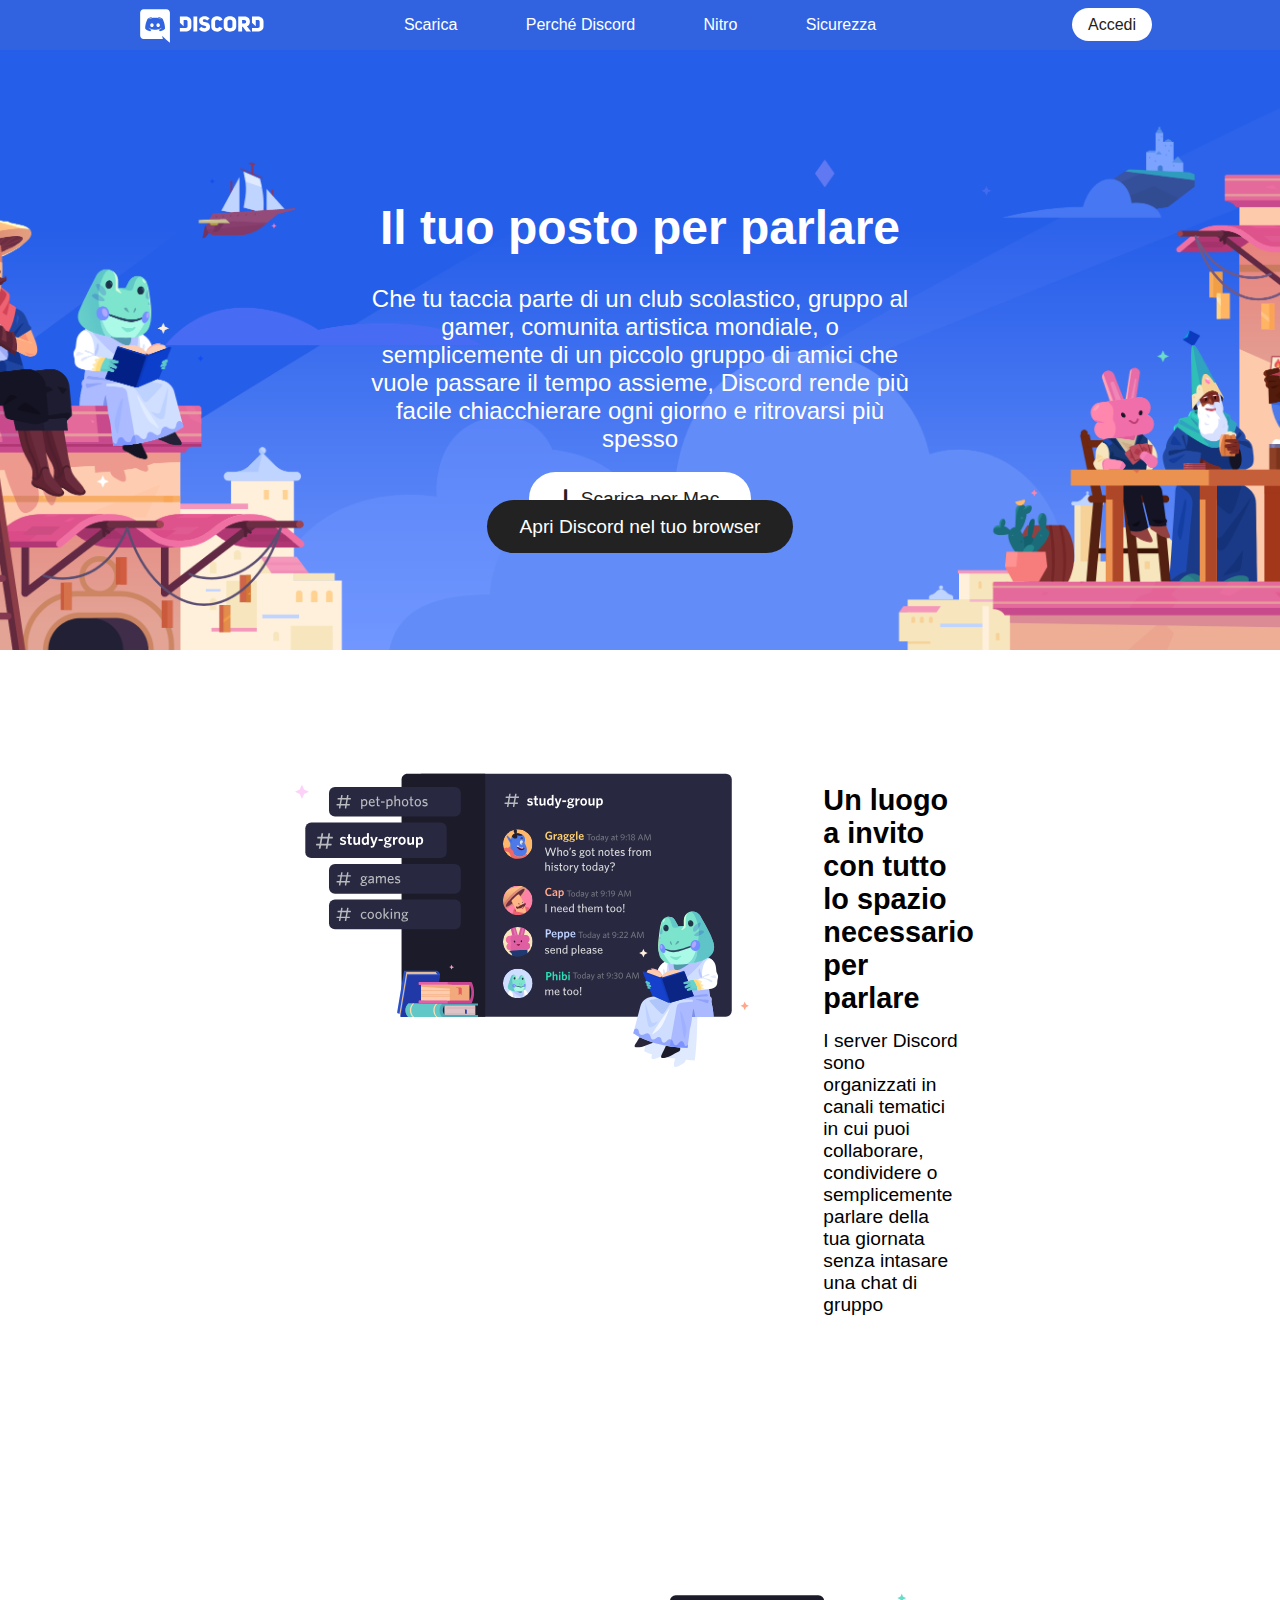
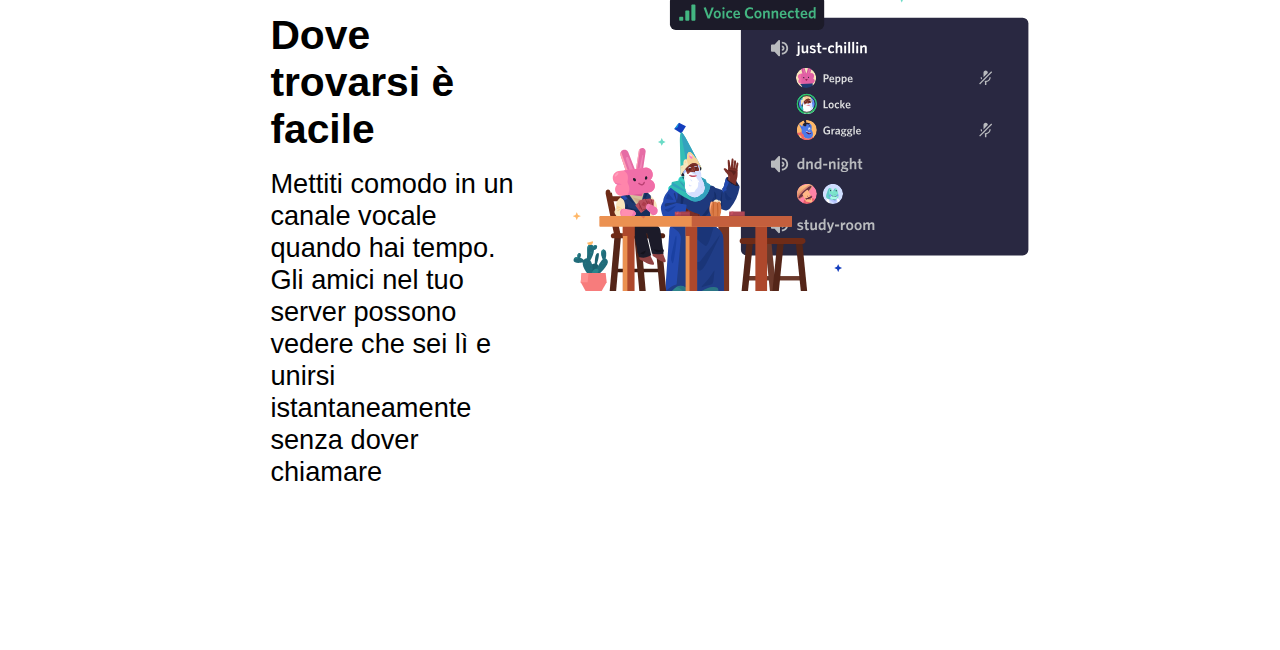
==== index.html @ a7920821 "Seconda section banner" ====
<!DOCTYPE html>
<html lang="en">
<head>
    <link rel="stylesheet" href="https://cdnjs.cloudflare.com/ajax/libs/font-awesome/5.15.4/css/all.min.css">
    <link rel="stylesheet" href="css/style.css">
    <meta charset="UTF-8">
    <meta http-equiv="X-UA-Compatible" content="IE=edge">
    <meta name="viewport" content="width=device-width, initial-scale=1.0">
    <title>Htmlcss-discord</title>
</head>
<body>

    <!-- inizio header  -->
    <header>

        <div class="container">
            <div class="header__row">
                <div class="logo">
                    <a href="#" ><img src="img/logo.svg" alt="discord logo"></a>
                </div>
                
                <nav>
                    <ul>
                        <li>
                            <a href="#">Scarica</a>
                        </li>
                        <li>
                            <a href="#">Perché Discord</a>
                        </li>
                        <li>
                            <a href="#">Nitro</a>
                        </li>
                        <li>
                            <a href="#">Sicurezza</a>
                        </li>
                        <li>
                            <a href="#">Assistenza</a>
                        </li>
                    </ul>
                </nav>

                <div class="btn">
                    <a href="#">Accedi</a>
                </div>
            </div>
            
        </div>

    </header>
    <!-- fine header  -->

    <!-- inizio section  -->
    <section id="jumbotron">        
            
        <div class="jumbotron__content">
            <h1>Il tuo posto per parlare</h1>
            <p>Che tu taccia parte di un club scolastico,
            gruppo al gamer, comunita artistica mondiale, o semplicemente di un piccolo gruppo di amici che vuole passare il tempo assieme, Discord rende più facile chiacchierare ogni giorno e ritrovarsi più spesso</p>
            <div class="btn--big"><a href="#"> <i class="fas fa-long-arrow-alt-down"></i>Scarica per Mac</a> </div>
            <div class="btn--big btn--black"><a href="#">Apri Discord nel tuo browser</a></div>
        </div>
                    
    </section>
    <!-- fine section  -->

    <!-- inizio main  -->
    <main>

        <!-- inizio primo banner -->
        <section class="banner">

            <!-- prima container all'80% con max width, poi div di servizio center per centrare il contenuto  -->
            <div class="banner__container">
                
                <div class="banner__center">
                    
                    <div class="banner__img">
                        <img src="img/item1.svg" alt="itemfirst">
                    </div> 
                    <div class="banner__text">
                        <h2>Un luogo a invito con tutto lo spazio necessario per parlare</h2>
                        <p>I server Discord sono organizzati in canali tematici in cui puoi collaborare, condividere o semplicemente parlare della tua giornata senza intasare una chat di gruppo</p>
                    </div>

                </div>
               
            </div>

        </section>
        <!-- fine primo banner  -->

        <section class="banner">
        
            <!-- prima container all'80% con max width, poi div di servizio center per centrare il contenuto  -->
            <div class="banner__container">
        
                <div class="banner__center banner--big">
        
                    
                    <div class="banner__text text--big">
                        <h2>Dove trovarsi è facile</h2>
                        <p>Mettiti comodo in un canale vocale quando hai tempo. Gli amici nel tuo server possono vedere che sei lì e unirsi istantaneamente senza dover chiamare</p>
                    </div>
                    <div class="banner__img img--big">
                        <img src="img/item2.svg" alt="itemsecond">
                    </div>
                </div>
        
            </div>
        
        </section>


    </main>
    <!-- fine main  -->

    <!-- inizio footer  -->
    <footer>

    </footer>
    <!-- fine footer  -->


</body>
</html>
---- css/style.css ----
*{
    box-sizing: border-box;
    margin:0;
    padding: 0;
    font-family: Arial, Helvetica, sans-serif;
}

/* generali  */

.container{    
    width: 80%;
    margin: auto;
    max-width: 1180px;
}

.fas.fa-long-arrow-alt-down{
    margin-right: 10px;
}

/* hover  */
nav ul li a:hover{
    text-decoration: underline;
}

.btn a:hover, .btn--big a:hover{
    text-decoration: underline;
    box-shadow: 3px 3px 6px #222;
}

.btn--big.btn--black a:hover{
    text-decoration: underline;
    box-shadow: 3px 3px 6px #fff;
}

/* header  */
header {
    background-color: #3163E0;
    z-index: 999;
    
}

header .header__row{
    height: 50px;
    width: 100%;
    background-color: #3163E0;
}

header .header__row::after{
    display: table;
    content:"";
    clear: both;
}

header .header__row .logo{
    width: 20%;
    height: 100%;
    float: left;
    line-height: 50px;
}

header .header__row .logo a{
    display: inline-block;
    padding: 0px 12px;
    /* regole per aumentare area cliccabile  */
}

header .header__row .logo img{
    vertical-align: middle;
}

header .header__row nav {
    width: 60%;
    height: 100%;
    line-height: 50px;
    text-align: center;
    float: left;
}

header .header__row .btn{
    width: 20%;
    height: 100%;
    line-height: 50px;
    text-align: right;
    float: right;
}

nav ul li{
    display: inline-block;
    list-style-type: none;
}

nav ul li a{
    display: inline-block;
    padding: 0px 12px;
    /* aumenta area cliccabile  */
    text-decoration: none;
    margin: 0px 20px;
    color: #fff;
}

header .header__row .btn a{
    background-color: #fff;
    border-radius: 40px;
    display: inline;
    padding: 8px 16px;
    text-decoration: none;
    color: #222;
}
    


/* section jumbotron */
#jumbotron {
    min-height: 600px;
    background-image: url(../img/jumbo.png);
    background-size: cover;
    background-position: center;
    position: relative;
}

#jumbotron .jumbotron__content{
    max-width: 800px;
    height: 50%;
    text-align: center;
    padding: 0px 40px;
    font-size: 1.5em;
    position: absolute;
    top: 50%;
    left: 50%;
    transform: translate(-50%, -50%);
    color: #fff;
}

#jumbotron .jumbotron__content h1, #jumbotron .jumbotron__content p {
    margin-bottom: 30px;
}

#jumbotron .jumbotron__content .btn--big{
    display: inline-block;
    margin:0px 20px;
}

.btn--big a{
    background-color: #fff;
    color: #222 ;
    border-radius: 40px;
    display: inline;
    padding: 16px 32px;
    font-size: 1.2rem;
    text-decoration: none;
}

.btn--big.btn--black a{
    background-color: #222;
    color: #fff;
}

/* main  */

/* banner generale  */
.banner{
    min-height: 800px;    
}

.banner__container{
    width: 80%;
    max-width: 1500px;
    margin: 0px auto;
    height:100%;
    min-height: 800px;  
    position: relative;
}

    /* centratura banner  */
.banner__center{
    width: 70%;
    position: absolute;
    top: 50%;
    left: 50%;
    transform: translate(-50%, -50%);
}
    /* contenuti center float & style  */
.banner__center::after{
    content: "";
    display: table;
    clear: both;
}
    
.banner__center .banner__img{
    width: 70%;
    float: left;
}

.banner__center .banner__img img{
    width: 100%;
    object-fit: cover;
}

.banner__center .banner__text{
    width: 30%;
    float: left;
    padding: 40px;
    font-size: 1.2em;
}

.banner__center .banner__text h2{
    margin-bottom: 15px;
}

.banner__center.banner--big{
    width: 80%;
}

.banner__text.text--big{
    width: 40%;
    font-size: 1.7em;
}

.banner__img.img--big{
    width: 60%;
}
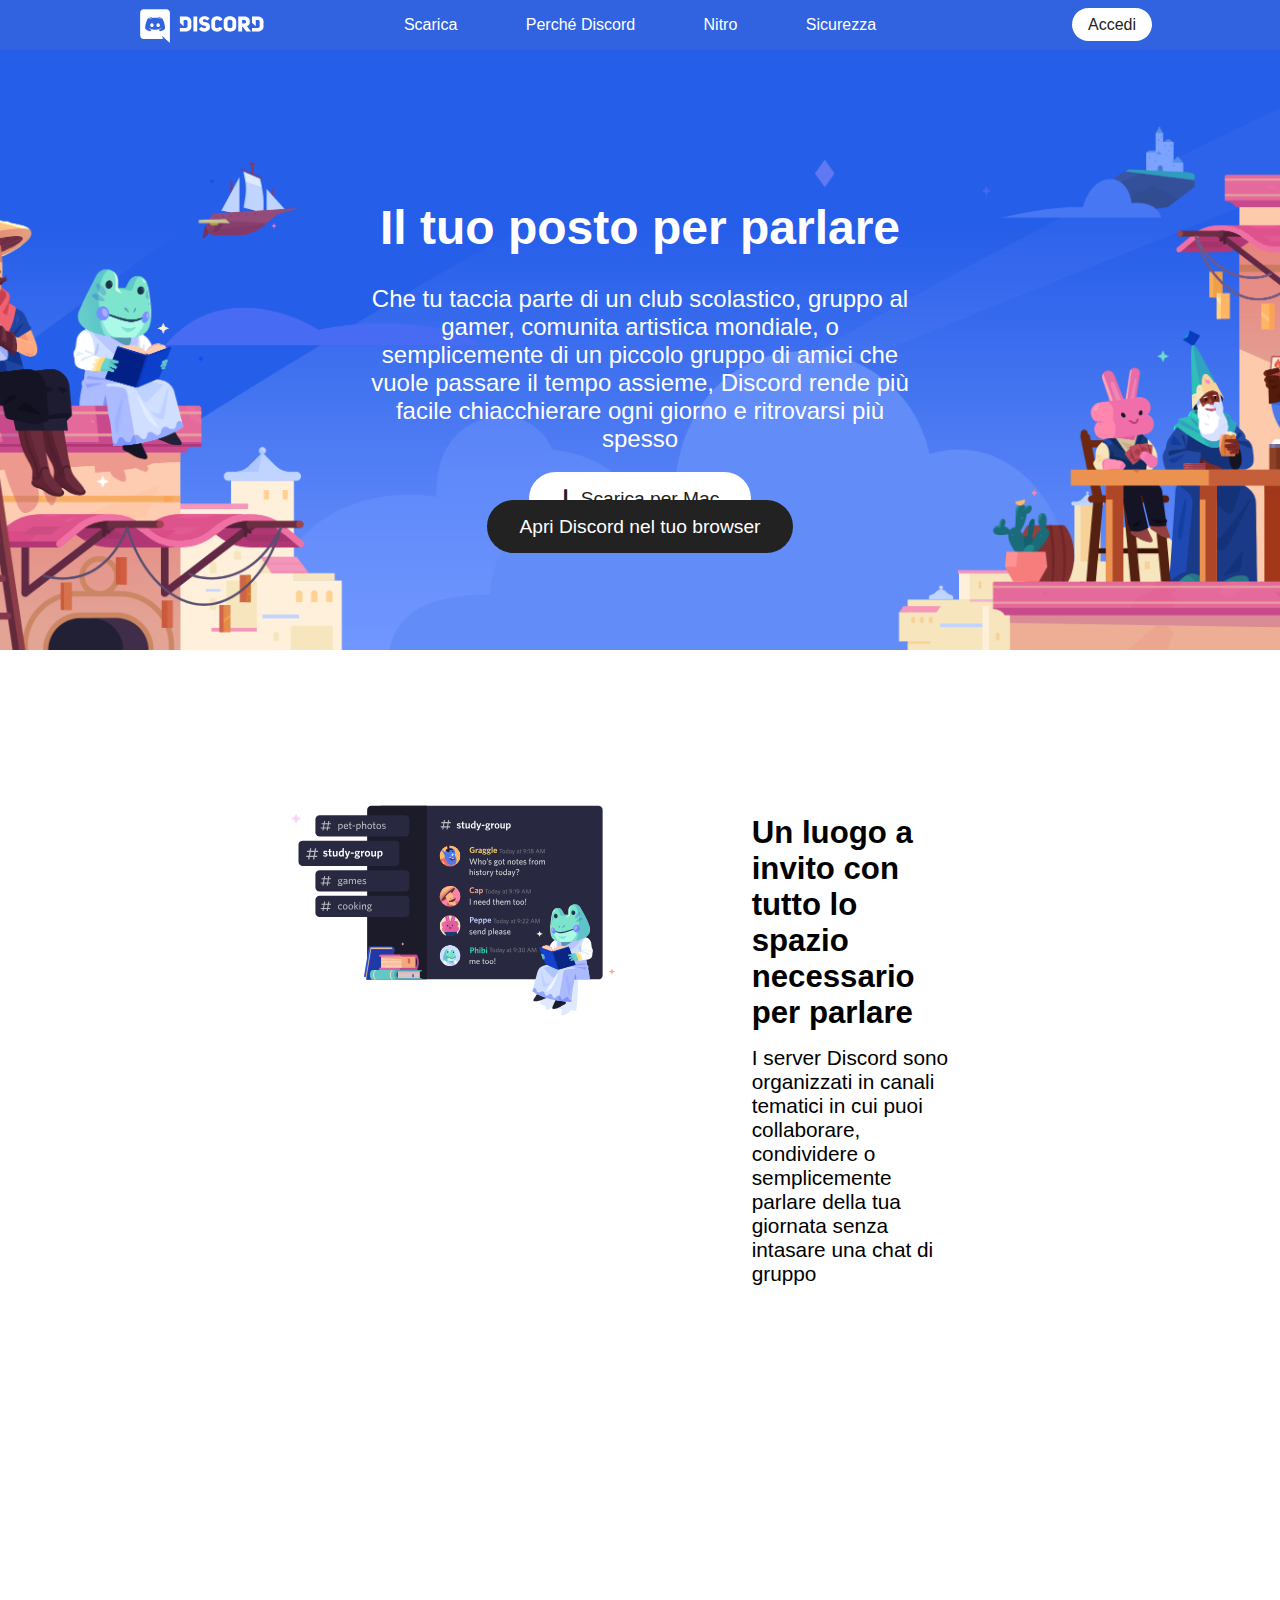
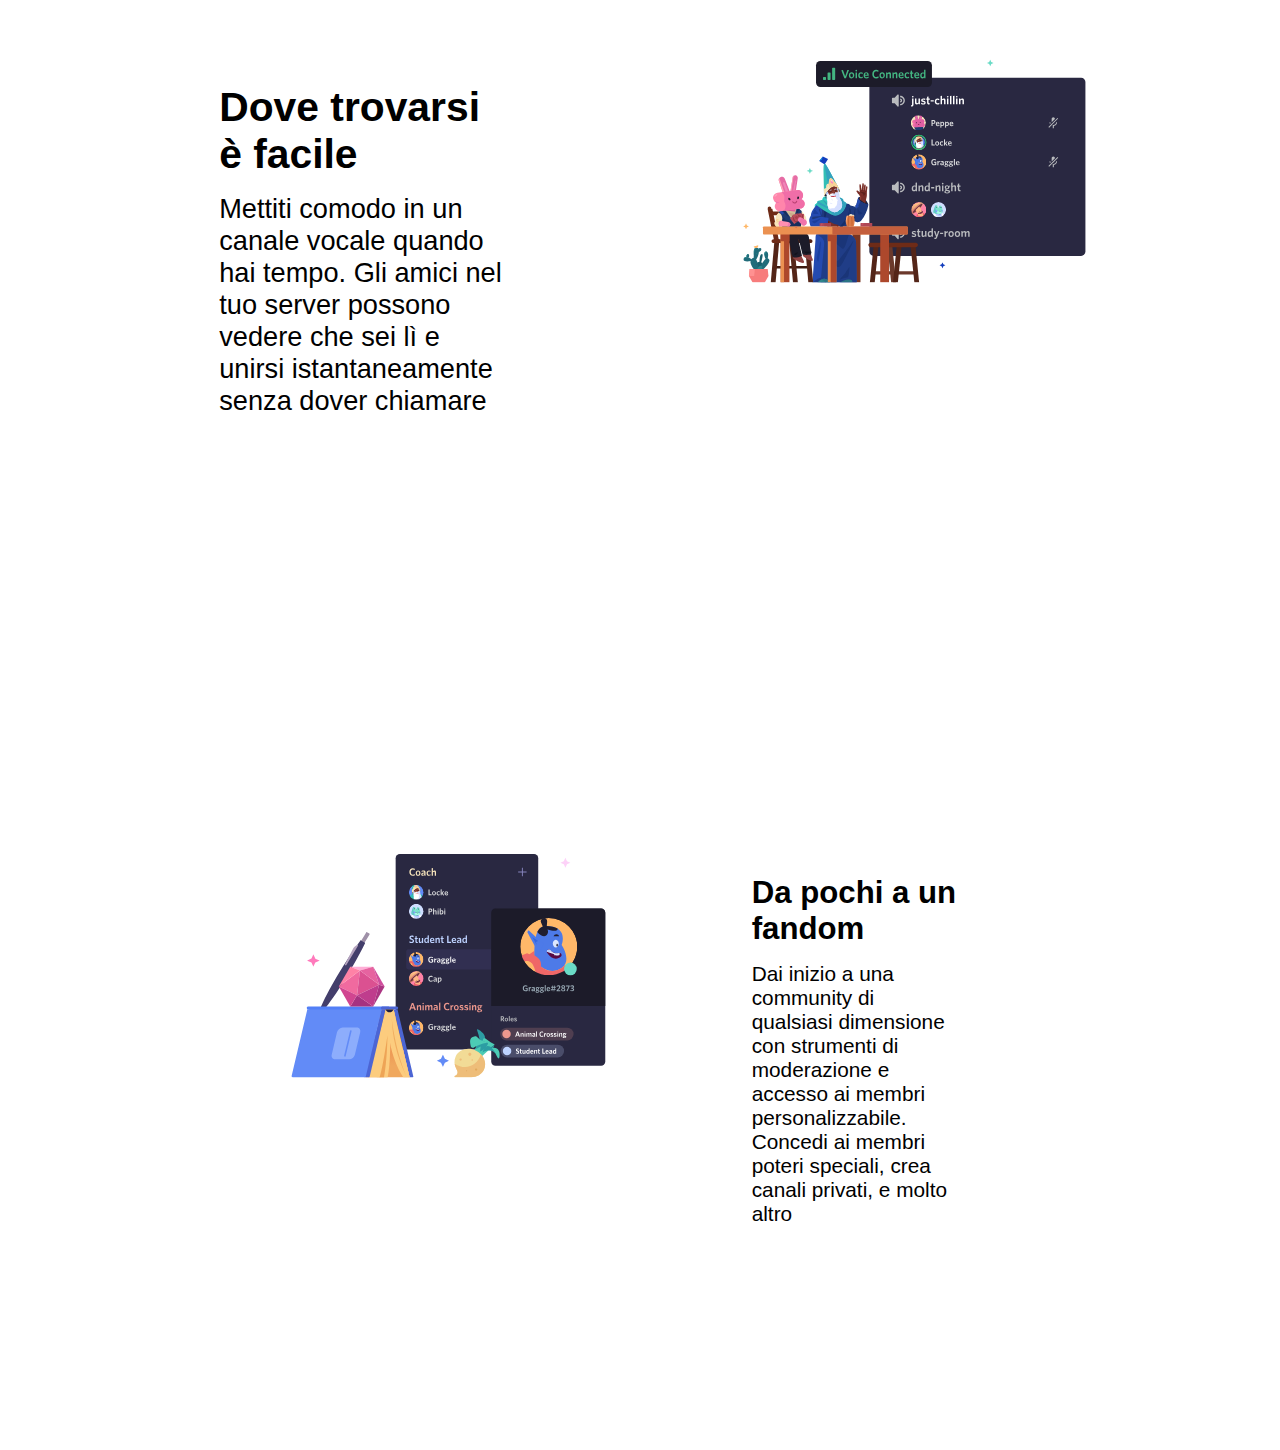
==== commit 9ba3a81c: "fine terzo banner e modifiche" ====
--- a/index.html
+++ b/index.html
@@ -89,14 +89,14 @@
         </section>
         <!-- fine primo banner  -->
 
+        <!-- inizio secondo banner  -->
         <section class="banner">
         
             <!-- prima container all'80% con max width, poi div di servizio center per centrare il contenuto  -->
             <div class="banner__container">
-        
+                <!-- classe big per invertire ordine e dimensioni  -->
                 <div class="banner__center banner--big">
-        
-                    
+                        
                     <div class="banner__text text--big">
                         <h2>Dove trovarsi è facile</h2>
                         <p>Mettiti comodo in un canale vocale quando hai tempo. Gli amici nel tuo server possono vedere che sei lì e unirsi istantaneamente senza dover chiamare</p>
@@ -104,11 +104,36 @@
                     <div class="banner__img img--big">
                         <img src="img/item2.svg" alt="itemsecond">
                     </div>
+
                 </div>
         
             </div>
         
         </section>
+        <!-- fine secondo banner  -->
+
+        <!-- inizio terzo banner (come il primo struttura)  -->
+        <section class="banner">
+        
+            <!-- prima container all'80% con max width, poi div di servizio center per centrare il contenuto  -->
+            <div class="banner__container">
+        
+                <div class="banner__center">
+        
+                    <div class="banner__img">
+                        <img src="img/item3.svg" alt="itemthird">
+                    </div>
+                    <div class="banner__text">
+                        <h2>Da pochi a un fandom</h2>
+                        <p>Dai inizio a una community di qualsiasi dimensione con strumenti di moderazione e accesso ai membri personalizzabile. Concedi ai membri poteri speciali, crea canali privati, e molto altro</p>
+                    </div>
+        
+                </div>
+        
+            </div>
+        
+        </section>
+        <!-- fine terzo banner  -->
 
 
     </main>
--- a/css/style.css
+++ b/css/style.css
@@ -187,7 +187,7 @@
 }
     
 .banner__center .banner__img{
-    width: 70%;
+    width: 50%;
     float: left;
 }
 
@@ -197,10 +197,10 @@
 }
 
 .banner__center .banner__text{
-    width: 30%;
-    float: left;
-    padding: 40px;
-    font-size: 1.2em;
+    width: 40%;
+    float: right;
+    padding: 30px 40px;
+    font-size: 1.3em;
 }
 
 .banner__center .banner__text h2{
@@ -208,14 +208,18 @@
 }
 
 .banner__center.banner--big{
-    width: 80%;
-}
-
-.banner__text.text--big{
+    width: 90%;
+}
+
+.banner__text.text--big{    
+    font-size: 1.7em;
+    padding: 40px;
+    float: left;
     width: 40%;
-    font-size: 1.7em;
 }
 
 .banner__img.img--big{
-    width: 60%;
-}+    float: right;
+    width: 40%;
+}
+
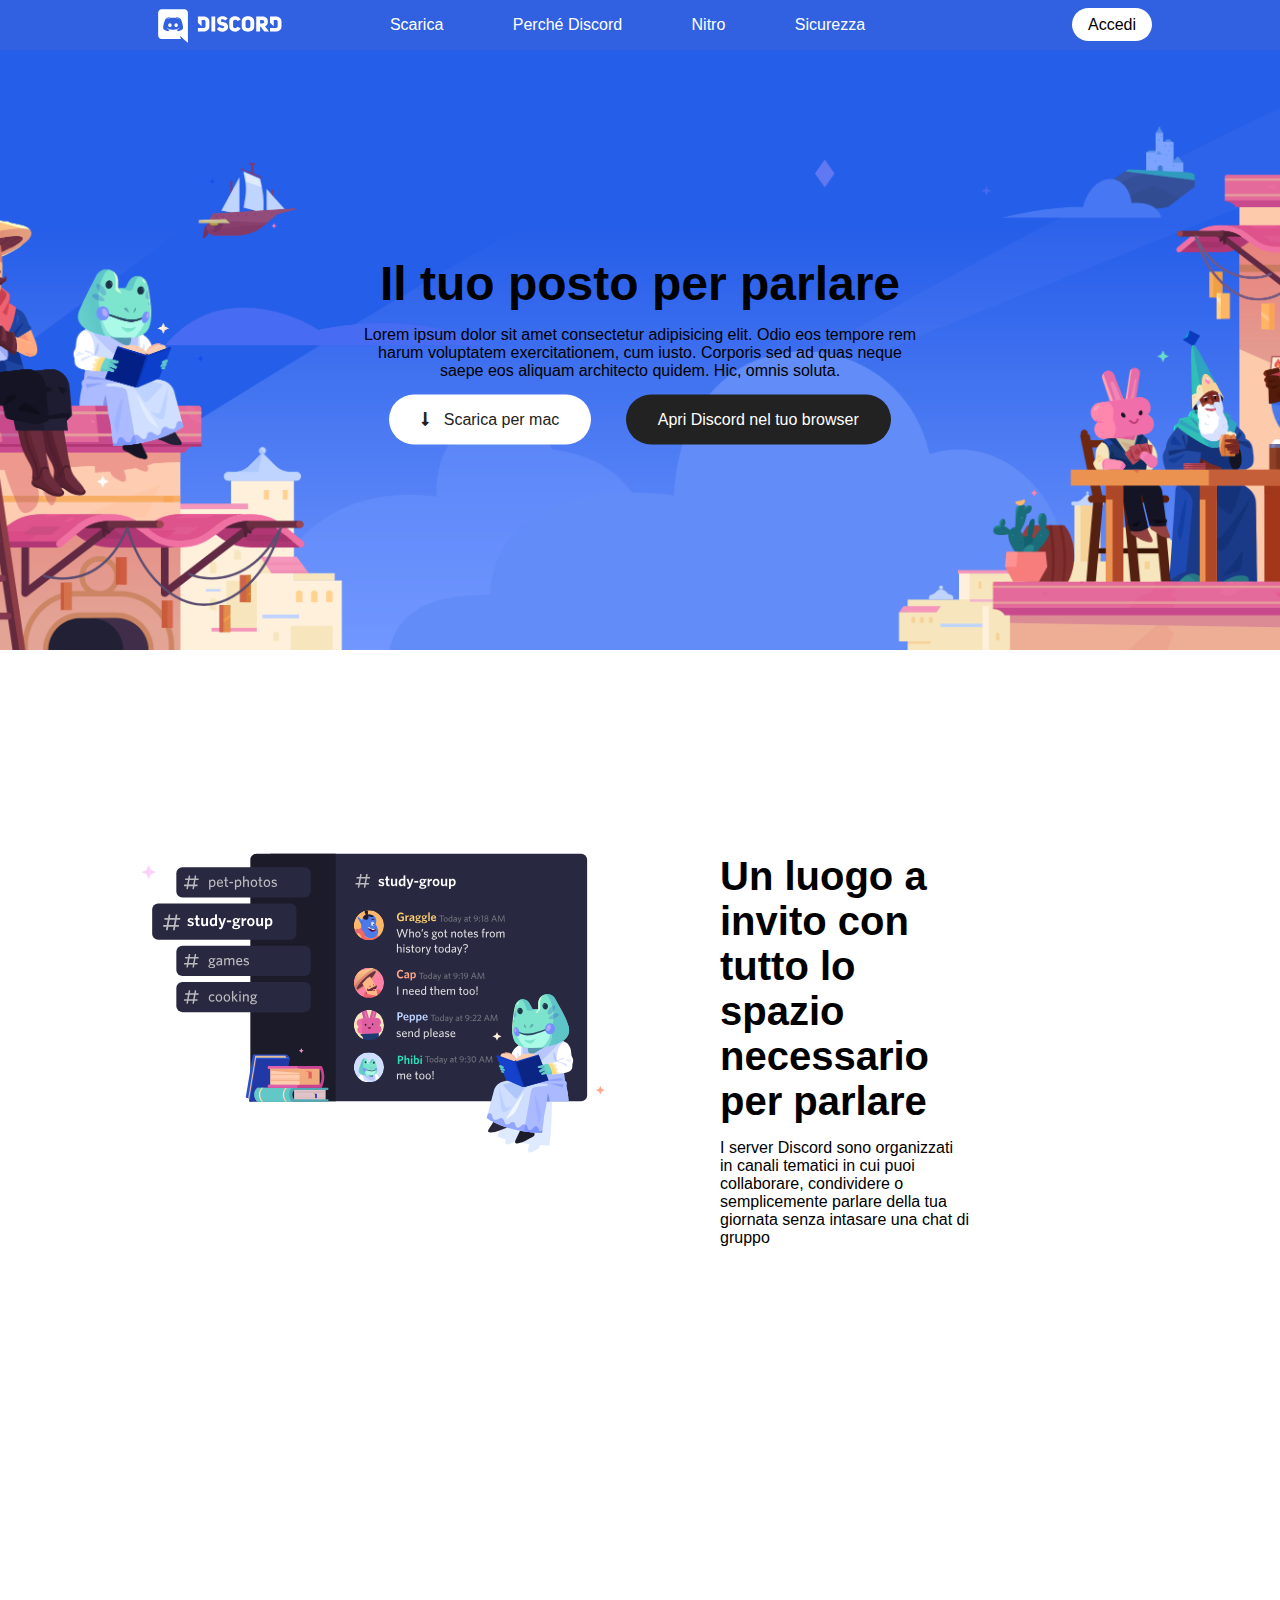
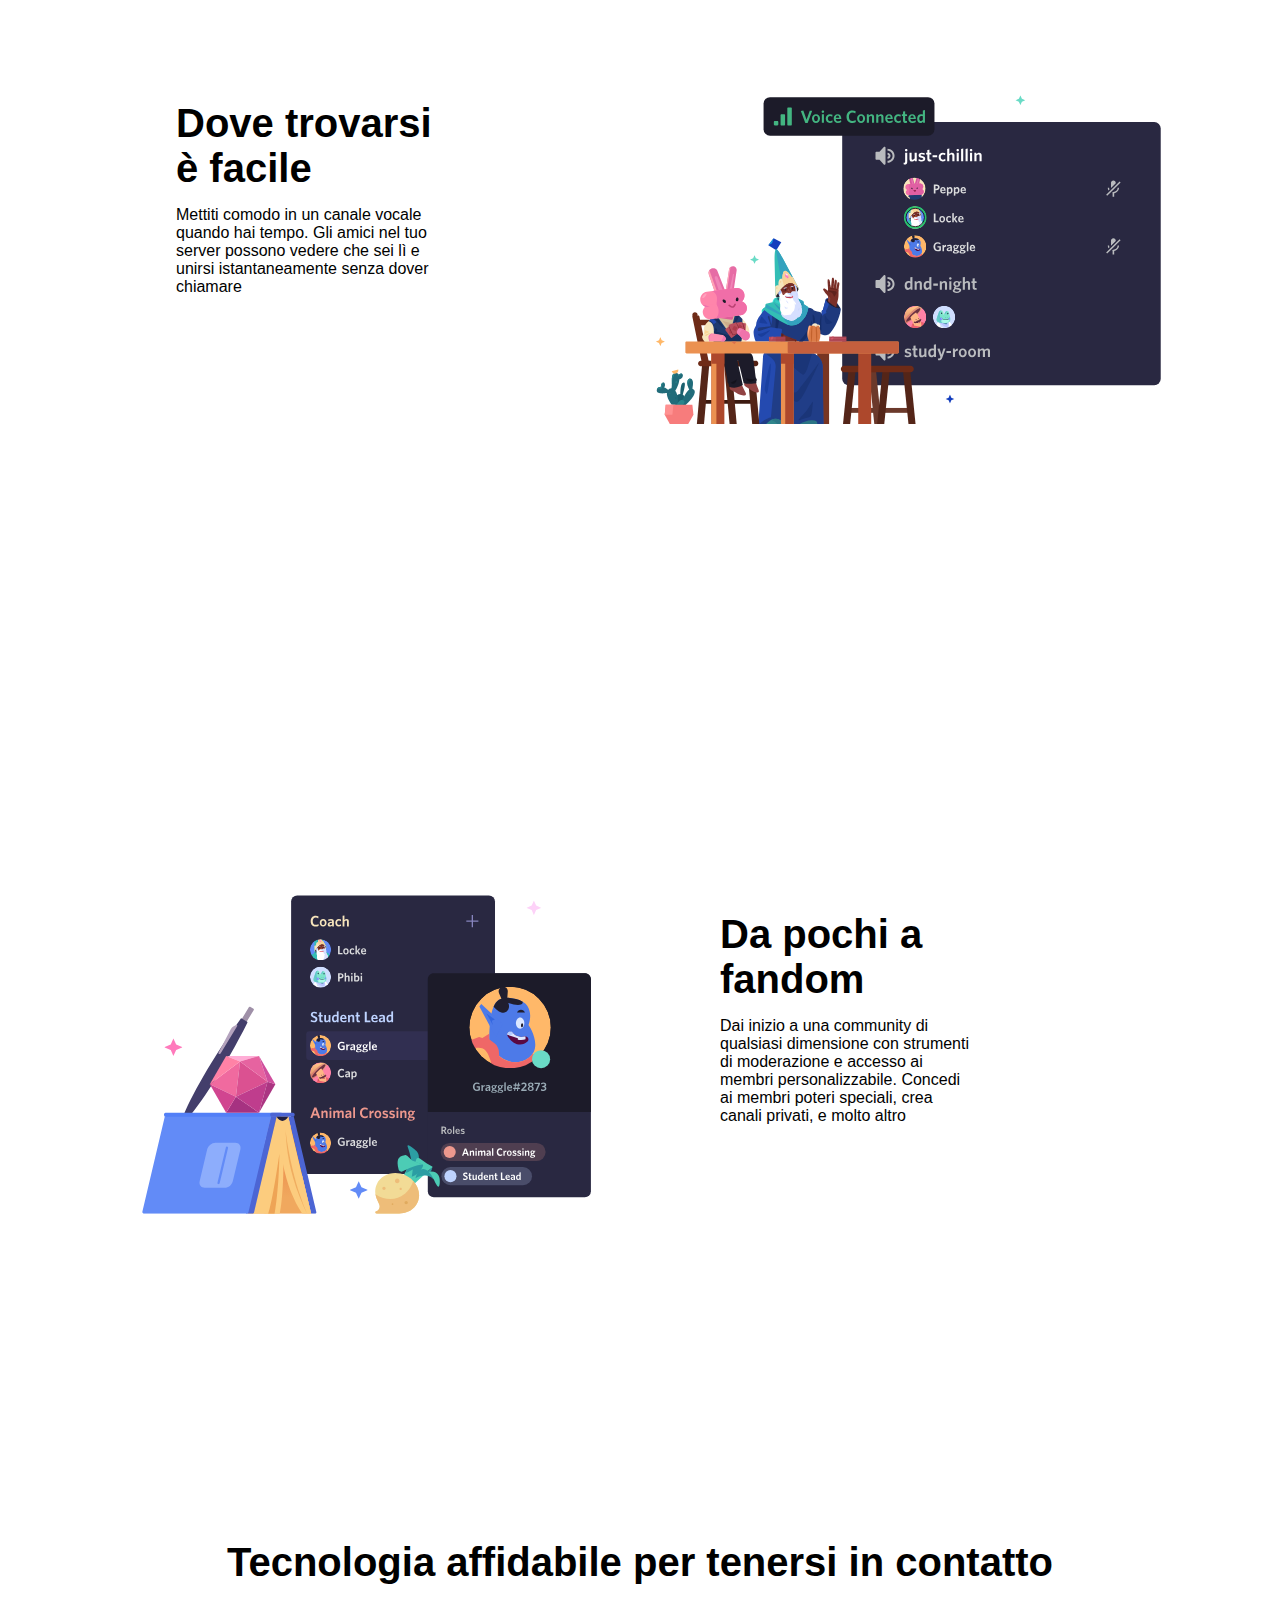
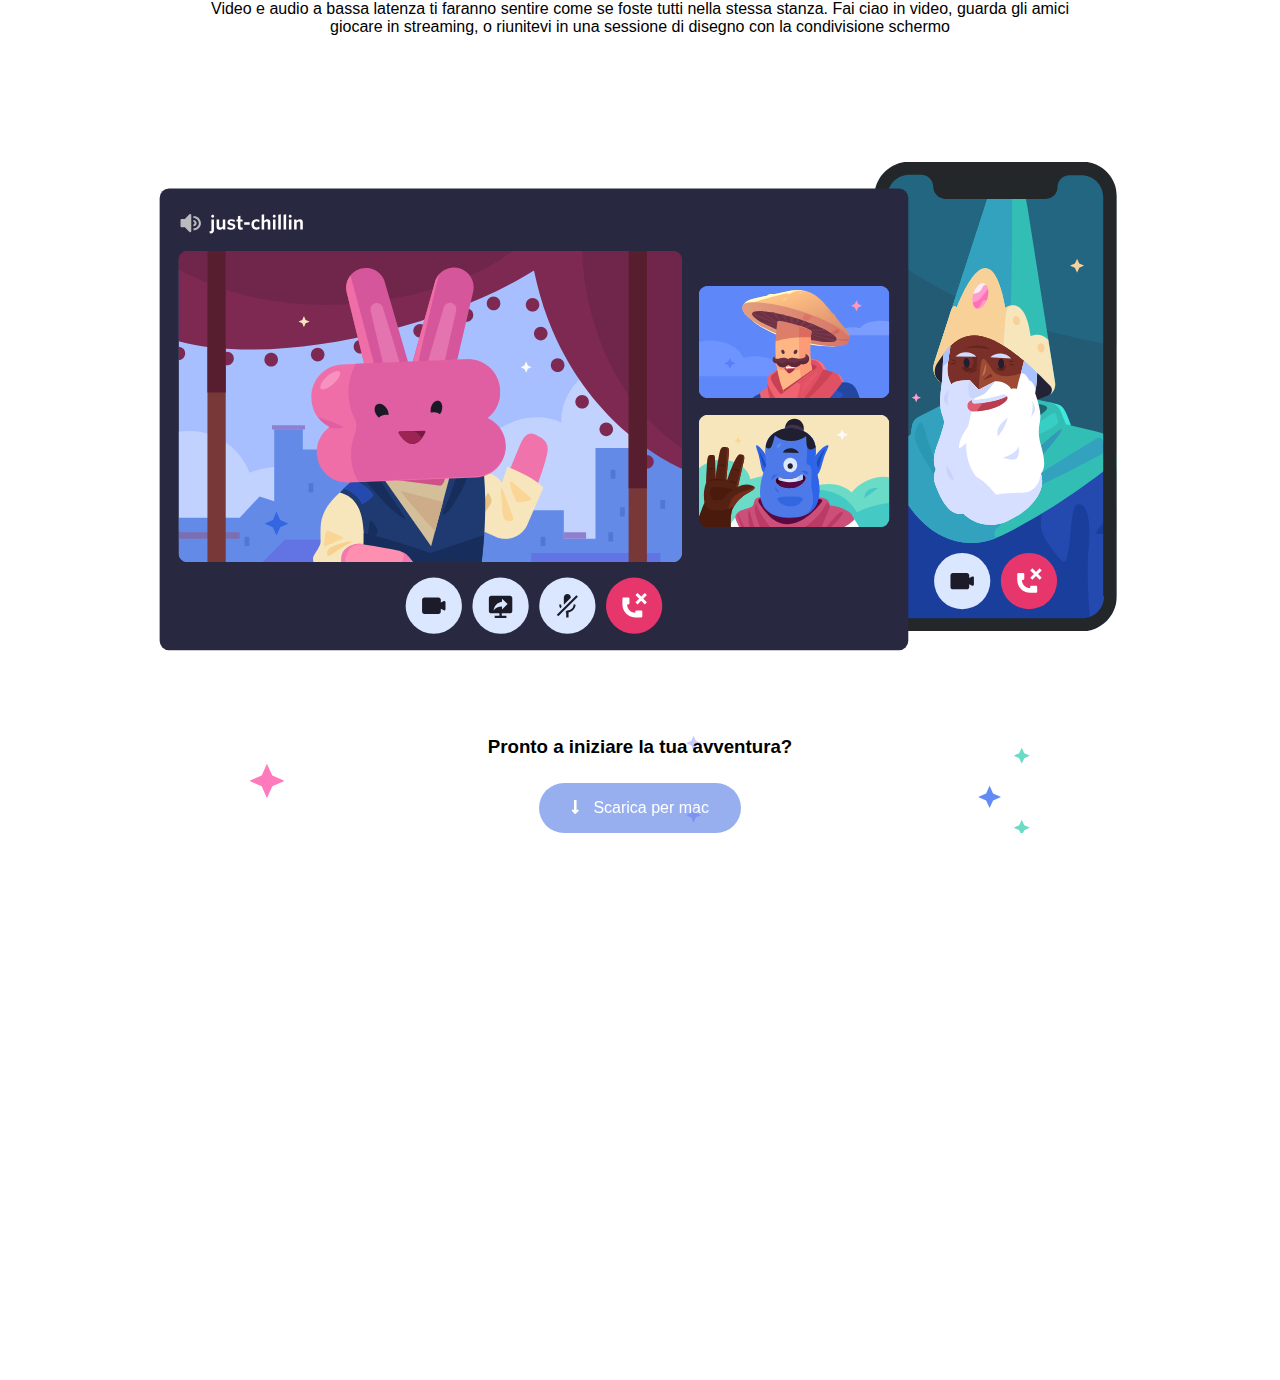
==== commit 9d2f307e: "fine main inizio footer" ====
--- a/index.html
+++ b/index.html
@@ -6,145 +6,179 @@
     <meta charset="UTF-8">
     <meta http-equiv="X-UA-Compatible" content="IE=edge">
     <meta name="viewport" content="width=device-width, initial-scale=1.0">
-    <title>Htmlcss-discord</title>
+    <title>prova discord</title>
 </head>
 <body>
 
     <!-- inizio header  -->
     <header>
+        <div class="row">
 
-        <div class="container">
-            <div class="header__row">
-                <div class="logo">
-                    <a href="#" ><img src="img/logo.svg" alt="discord logo"></a>
-                </div>
-                
-                <nav>
-                    <ul>
-                        <li>
-                            <a href="#">Scarica</a>
-                        </li>
-                        <li>
-                            <a href="#">Perché Discord</a>
-                        </li>
-                        <li>
-                            <a href="#">Nitro</a>
-                        </li>
-                        <li>
-                            <a href="#">Sicurezza</a>
-                        </li>
-                        <li>
-                            <a href="#">Assistenza</a>
-                        </li>
-                    </ul>
-                </nav>
+            <div class="header__logo">
+                <a href="#">
+                    <img src="img/logo.svg" alt="discord-logo">
+                </a>
+            </div>
 
-                <div class="btn">
-                    <a href="#">Accedi</a>
-                </div>
+            <nav>
+                <ul>
+                    <li>
+                        <a href="#">Scarica</a>
+                    </li>
+                    <li>
+                        <a href="#">Perché Discord</a>
+                    </li>
+                    <li>
+                        <a href="#">Nitro</a>
+                    </li>
+                    <li>
+                        <a href="#">Sicurezza</a>
+                    </li>
+                    <li>
+                        <a href="#">Assistenza</a>
+                    </li>
+                </ul>
+            </nav>
+
+            <div class="btn">
+                <a href="#">Accedi</a>
             </div>
-            
+
         </div>
-
     </header>
     <!-- fine header  -->
 
-    <!-- inizio section  -->
-    <section id="jumbotron">        
-            
-        <div class="jumbotron__content">
+    <!-- inizio sezione jumbotron  -->
+    <section id="jumbotron">
+        <!-- con center mi riferisco a div ausiliari per centrare  -->
+        <div class=" jumbo__center">
+
             <h1>Il tuo posto per parlare</h1>
-            <p>Che tu taccia parte di un club scolastico,
-            gruppo al gamer, comunita artistica mondiale, o semplicemente di un piccolo gruppo di amici che vuole passare il tempo assieme, Discord rende più facile chiacchierare ogni giorno e ritrovarsi più spesso</p>
-            <div class="btn--big"><a href="#"> <i class="fas fa-long-arrow-alt-down"></i>Scarica per Mac</a> </div>
-            <div class="btn--big btn--black"><a href="#">Apri Discord nel tuo browser</a></div>
+            <p>Lorem ipsum dolor sit amet consectetur adipisicing elit. Odio eos tempore rem harum voluptatem
+                exercitationem, cum iusto. Corporis sed ad quas neque saepe eos aliquam architecto quidem. Hic, omnis
+                soluta.</p>
+            <div class="btn--big">
+                <a href="#"> <i class="fas fa-long-arrow-alt-down"></i>
+                    Scarica per mac
+                </a>
+            </div>
+            <div class="btn--big btn--black">
+                <a href="#">Apri Discord nel tuo browser</a>
+            </div>
+
+
         </div>
-                    
+
     </section>
-    <!-- fine section  -->
+    <!-- fine sezione jumbotron  -->
+
 
     <!-- inizio main  -->
     <main>
 
-        <!-- inizio primo banner -->
+        <!-- banner centrali  -->
         <section class="banner">
 
-            <!-- prima container all'80% con max width, poi div di servizio center per centrare il contenuto  -->
-            <div class="banner__container">
-                
-                <div class="banner__center">
-                    
-                    <div class="banner__img">
-                        <img src="img/item1.svg" alt="itemfirst">
-                    </div> 
-                    <div class="banner__text">
-                        <h2>Un luogo a invito con tutto lo spazio necessario per parlare</h2>
-                        <p>I server Discord sono organizzati in canali tematici in cui puoi collaborare, condividere o semplicemente parlare della tua giornata senza intasare una chat di gruppo</p>
-                    </div>
+            <div class="banner__center">
 
+                <div class="banner__img">
+                    <img src="img/item1.svg" alt="item1-img">
                 </div>
-               
+
+                <div class="banner__text">
+                    <h2>Un luogo a invito con tutto lo spazio necessario per parlare</h2>
+                    <p>
+                        I server Discord sono organizzati in canali tematici in cui puoi collaborare, condividere o
+                        semplicemente parlare della
+                        tua giornata senza intasare una chat di gruppo
+                    </p>
+                </div>
+
+            </div>
+        </section>
+
+        <!-- banner second particolare float diversi e dimensioni legg magigori  -->
+        <section class="banner">
+
+            <div class="banner__center banner--second">
+
+                <div class="banner__text">
+                    <h2>Dove trovarsi è facile</h2>
+                    <p>
+                        Mettiti comodo in un canale vocale quando hai tempo. Gli amici nel tuo server possono vedere che
+                        sei lì e unirsi
+                        istantaneamente senza dover chiamare
+                    </p>
+                </div>
+
+                <div class="banner__img banner--second">
+                    <img src="img/item2.svg" alt="item2-img">
+                </div>
+
             </div>
 
         </section>
-        <!-- fine primo banner  -->
 
-        <!-- inizio secondo banner  -->
         <section class="banner">
-        
-            <!-- prima container all'80% con max width, poi div di servizio center per centrare il contenuto  -->
-            <div class="banner__container">
-                <!-- classe big per invertire ordine e dimensioni  -->
-                <div class="banner__center banner--big">
-                        
-                    <div class="banner__text text--big">
-                        <h2>Dove trovarsi è facile</h2>
-                        <p>Mettiti comodo in un canale vocale quando hai tempo. Gli amici nel tuo server possono vedere che sei lì e unirsi istantaneamente senza dover chiamare</p>
-                    </div>
-                    <div class="banner__img img--big">
-                        <img src="img/item2.svg" alt="itemsecond">
-                    </div>
 
+            <div class="banner__center">
+
+                <div class="banner__img">
+                    <img src="img/item3.svg" alt="item3-img">
                 </div>
-        
+
+                <div class="banner__text">
+                    <h2>Da pochi a fandom</h2>
+                    <p>
+                        Dai inizio a una community di qualsiasi dimensione con strumenti di moderazione e accesso ai
+                        membri personalizzabile.
+                        Concedi ai membri poteri speciali, crea canali privati, e molto altro
+                    </p>
+                </div>
+
             </div>
-        
+
         </section>
-        <!-- fine secondo banner  -->
+        <!-- fine banner centrali  -->
 
-        <!-- inizio terzo banner (come il primo struttura)  -->
-        <section class="banner">
-        
-            <!-- prima container all'80% con max width, poi div di servizio center per centrare il contenuto  -->
-            <div class="banner__container">
-        
-                <div class="banner__center">
-        
-                    <div class="banner__img">
-                        <img src="img/item3.svg" alt="itemthird">
-                    </div>
-                    <div class="banner__text">
-                        <h2>Da pochi a un fandom</h2>
-                        <p>Dai inizio a una community di qualsiasi dimensione con strumenti di moderazione e accesso ai membri personalizzabile. Concedi ai membri poteri speciali, crea canali privati, e molto altro</p>
-                    </div>
-        
+
+        <!-- banner bottom  -->
+        <section class="bottom__banner">
+
+            <div class="bottom__text">
+                <h2>Tecnologia affidabile per tenersi in contatto</h2>
+                <p>
+                    Video e audio a bassa latenza ti faranno sentire come se foste tutti nella stessa stanza. Fai ciao
+                    in video, guarda gli
+                    amici giocare in streaming, o riunitevi in una sessione di disegno con la condivisione schermo
+                </p>
+            </div>
+
+            <div class="bottom__img">
+                <img src="img/item4-big.svg" alt="">
+            </div>
+
+            <div class="bottom__download">
+                <h3>Pronto a iniziare la tua avventura?</h3>
+                <div class="btn--big btn--blu">
+                    <a href="#">
+                        <i class="fas fa-long-arrow-alt-down"></i>
+                        Scarica per mac
+                    </a>
                 </div>
-        
             </div>
-        
+
         </section>
-        <!-- fine terzo banner  -->
-
+        <!-- fine banner bottom  -->
 
     </main>
     <!-- fine main  -->
 
-    <!-- inizio footer  -->
-    <footer>
 
-    </footer>
-    <!-- fine footer  -->
+    <footer></footer>
+
 
 
 </body>
+
 </html>--- a/css/style.css
+++ b/css/style.css
@@ -1,225 +1,258 @@
 *{
     box-sizing: border-box;
-    margin:0;
+    margin: 0;
     padding: 0;
     font-family: Arial, Helvetica, sans-serif;
 }
 
-/* generali  */
-
-.container{    
-    width: 80%;
-    margin: auto;
+/* btn  */
+
+.btn--big{
+    display: inline-block;
+    border-radius: 40px;
+    background-color: white;
+    
+    
+    margin: 0px 15px;
+}
+
+.btn--big i{
+    margin-right:10px;
+}
+
+.btn--big a{
+    text-decoration: none;
+    color: #222;
+    padding: 16px 32px;
+    display: inline-block;
+    height: 100%;
+}
+
+.btn--big.btn--black{
+    background-color: #222;
+    color: #fff;
+}
+
+
+/* btn speciali  */
+.btn--big.btn--black a{
+    color: #fff;
+}
+
+.btn--big.btn--blu{
+    background-color: #3161e0;
+    opacity: 0.5;    
+}
+
+.btn--big.btn--blu a{
+    color:#fff
+}
+
+
+/* header  */
+header{
+    background-color: #3161E0;
+}
+
+header::after{
+    display: table;
+    content: "";
+    clear: both;
+}
+
+header .row{
+    width: 80%;
     max-width: 1180px;
-}
-
-.fas.fa-long-arrow-alt-down{
-    margin-right: 10px;
-}
-
-/* hover  */
-nav ul li a:hover{
-    text-decoration: underline;
-}
-
-.btn a:hover, .btn--big a:hover{
-    text-decoration: underline;
-    box-shadow: 3px 3px 6px #222;
-}
-
-.btn--big.btn--black a:hover{
-    text-decoration: underline;
-    box-shadow: 3px 3px 6px #fff;
-}
-
-/* header  */
-header {
-    background-color: #3163E0;
-    z-index: 999;
-    
-}
-
-header .header__row{
+    margin: auto;
+}
+
+header .header__logo{
+    width: 20%;
     height: 50px;
-    width: 100%;
-    background-color: #3163E0;
-}
-
-header .header__row::after{
-    display: table;
-    content:"";
-    clear: both;
-}
-
-header .header__row .logo{
-    width: 20%;
-    height: 100%;
-    float: left;
-    line-height: 50px;
-}
-
-header .header__row .logo a{
-    display: inline-block;
-    padding: 0px 12px;
-    /* regole per aumentare area cliccabile  */
-}
-
-header .header__row .logo img{
-    vertical-align: middle;
-}
-
-header .header__row nav {
-    width: 60%;
+    float: left;
+    
+}
+
+header .header__logo a{
+    display: inline-block;
+    text-align: center;
     height: 100%;
     line-height: 50px;
-    text-align: center;
-    float: left;
-}
-
-header .header__row .btn{
+    padding: 0px 30px;
+}
+
+header .header__logo img{
+    vertical-align: middle;
+    width: 100%;
+}
+    
+/* header nav  */
+nav {
+    width: 60%;
+    height: 50px;
+    float: left;
+    text-align: center;
+    line-height: 50px;
+}
+
+nav ul li{
+    display: inline-block;
+    list-style-type: none;
+}
+
+nav ul li a{
+    color: #fff;
+    text-decoration: none;
+    margin-right: 25px;
+    display: inline-block;
+    padding: 0px 20px;
+}
+
+    /* header btn  */
+
+header .btn{
     width: 20%;
-    height: 100%;
+    height: 50px;
+    float: right;
     line-height: 50px;
     text-align: right;
-    float: right;
-}
-
-nav ul li{
-    display: inline-block;
-    list-style-type: none;
-}
-
-nav ul li a{
-    display: inline-block;
-    padding: 0px 12px;
-    /* aumenta area cliccabile  */
+}
+
+header .btn a{
+    color: #000;
+    border-radius: 40px;
+    padding: 8px 16px;
+    border-radius: 40px;
+    background-color: #fff;
     text-decoration: none;
-    margin: 0px 20px;
-    color: #fff;
-}
-
-header .header__row .btn a{
-    background-color: #fff;
-    border-radius: 40px;
-    display: inline;
-    padding: 8px 16px;
-    text-decoration: none;
-    color: #222;
-}
-    
-
-
-/* section jumbotron */
-#jumbotron {
+}
+
+/* jumbotron */
+#jumbotron{
     min-height: 600px;
     background-image: url(../img/jumbo.png);
+    background-position: center;
     background-size: cover;
-    background-position: center;
     position: relative;
 }
 
-#jumbotron .jumbotron__content{
-    max-width: 800px;
-    height: 50%;
-    text-align: center;
-    padding: 0px 40px;
-    font-size: 1.5em;
+/* #jumbotron .row{
+    max-width: 780px;
+    margin: auto;
+     border: 1px solid black; /*debug  */
+
+
+#jumbotron .jumbo__center{
+    padding: 40px;
+    max-width: 780px;
+    text-align: center;
     position: absolute;
     top: 50%;
     left: 50%;
     transform: translate(-50%, -50%);
-    color: #fff;
-}
-
-#jumbotron .jumbotron__content h1, #jumbotron .jumbotron__content p {
-    margin-bottom: 30px;
-}
-
-#jumbotron .jumbotron__content .btn--big{
-    display: inline-block;
-    margin:0px 20px;
-}
-
-.btn--big a{
-    background-color: #fff;
-    color: #222 ;
-    border-radius: 40px;
-    display: inline;
-    padding: 16px 32px;
-    font-size: 1.2rem;
-    text-decoration: none;
-}
-
-.btn--big.btn--black a{
-    background-color: #222;
-    color: #fff;
+}
+
+#jumbotron .jumbo__center h1{
+    font-size: 3em;
+    margin-bottom: 15px;
+}
+
+#jumbotron .jumbo__center p{
+    margin-bottom: 15px;
 }
 
 /* main  */
 
-/* banner generale  */
+    /* banner centrali  */
 .banner{
-    min-height: 800px;    
-}
-
-.banner__container{
-    width: 80%;
-    max-width: 1500px;
-    margin: 0px auto;
-    height:100%;
-    min-height: 800px;  
+    min-height: 800px;
     position: relative;
 }
 
-    /* centratura banner  */
 .banner__center{
-    width: 70%;
+    width: 80%;
+    max-width: 1180px;
     position: absolute;
     top: 50%;
     left: 50%;
     transform: translate(-50%, -50%);
-}
-    /* contenuti center float & style  */
+
+}
+
+    /* clearfix banner  */
 .banner__center::after{
-    content: "";
-    display: table;
+    display: "";
     clear: both;
-}
-    
-.banner__center .banner__img{
+    clear: both;
+}
+
+.banner__img{
     width: 50%;
     float: left;
 }
 
-.banner__center .banner__img img{
+.banner__img img{
     width: 100%;
-    object-fit: cover;
-}
-
-.banner__center .banner__text{
+}
+
+.banner__text{
+    float: left;
     width: 40%;
+    padding:30px 80px;
+}
+
+.banner__text h2{
+    font-size: 2.5em;
+    margin-bottom: 15px;
+}
+    /* banner secondo  */
+.banner__center.banner--second{
+    width: 85%;
+    max-width: 1280px;
+}
+
+.banner__img.banner--second{
     float: right;
-    padding: 30px 40px;
-    font-size: 1.3em;
-}
-
-.banner__center .banner__text h2{
-    margin-bottom: 15px;
-}
-
-.banner__center.banner--big{
-    width: 90%;
-}
-
-.banner__text.text--big{    
-    font-size: 1.7em;
-    padding: 40px;
-    float: left;
-    width: 40%;
-}
-
-.banner__img.img--big{
-    float: right;
-    width: 40%;
-}
-
+}
+
+/* bottom banner  */
+.bottom__banner{
+    min-height: 1500px;
+    margin-top: 30px;
+}
+
+.bottom__text{
+    width: 80%;
+    max-width: 1180px;
+    margin: auto;
+    text-align: center;
+    padding: 60px;
+}
+
+.bottom__text h2{
+    margin-bottom: 15px;
+    font-size: 2.5em;
+}
+
+.bottom__img{
+    width: 80%;
+    margin: auto;
+    margin-bottom: 15px;
+}
+
+.bottom__img img{
+    width: 100%;
+}
+
+.bottom__download{
+    width: 80%;
+    max-width: 780px;
+    background-image: url(../img/stars.svg);
+    background-size: contain;
+    margin: auto;
+    text-align: center;
+}
+
+.bottom__download h3{
+    margin-bottom: 25px;
+}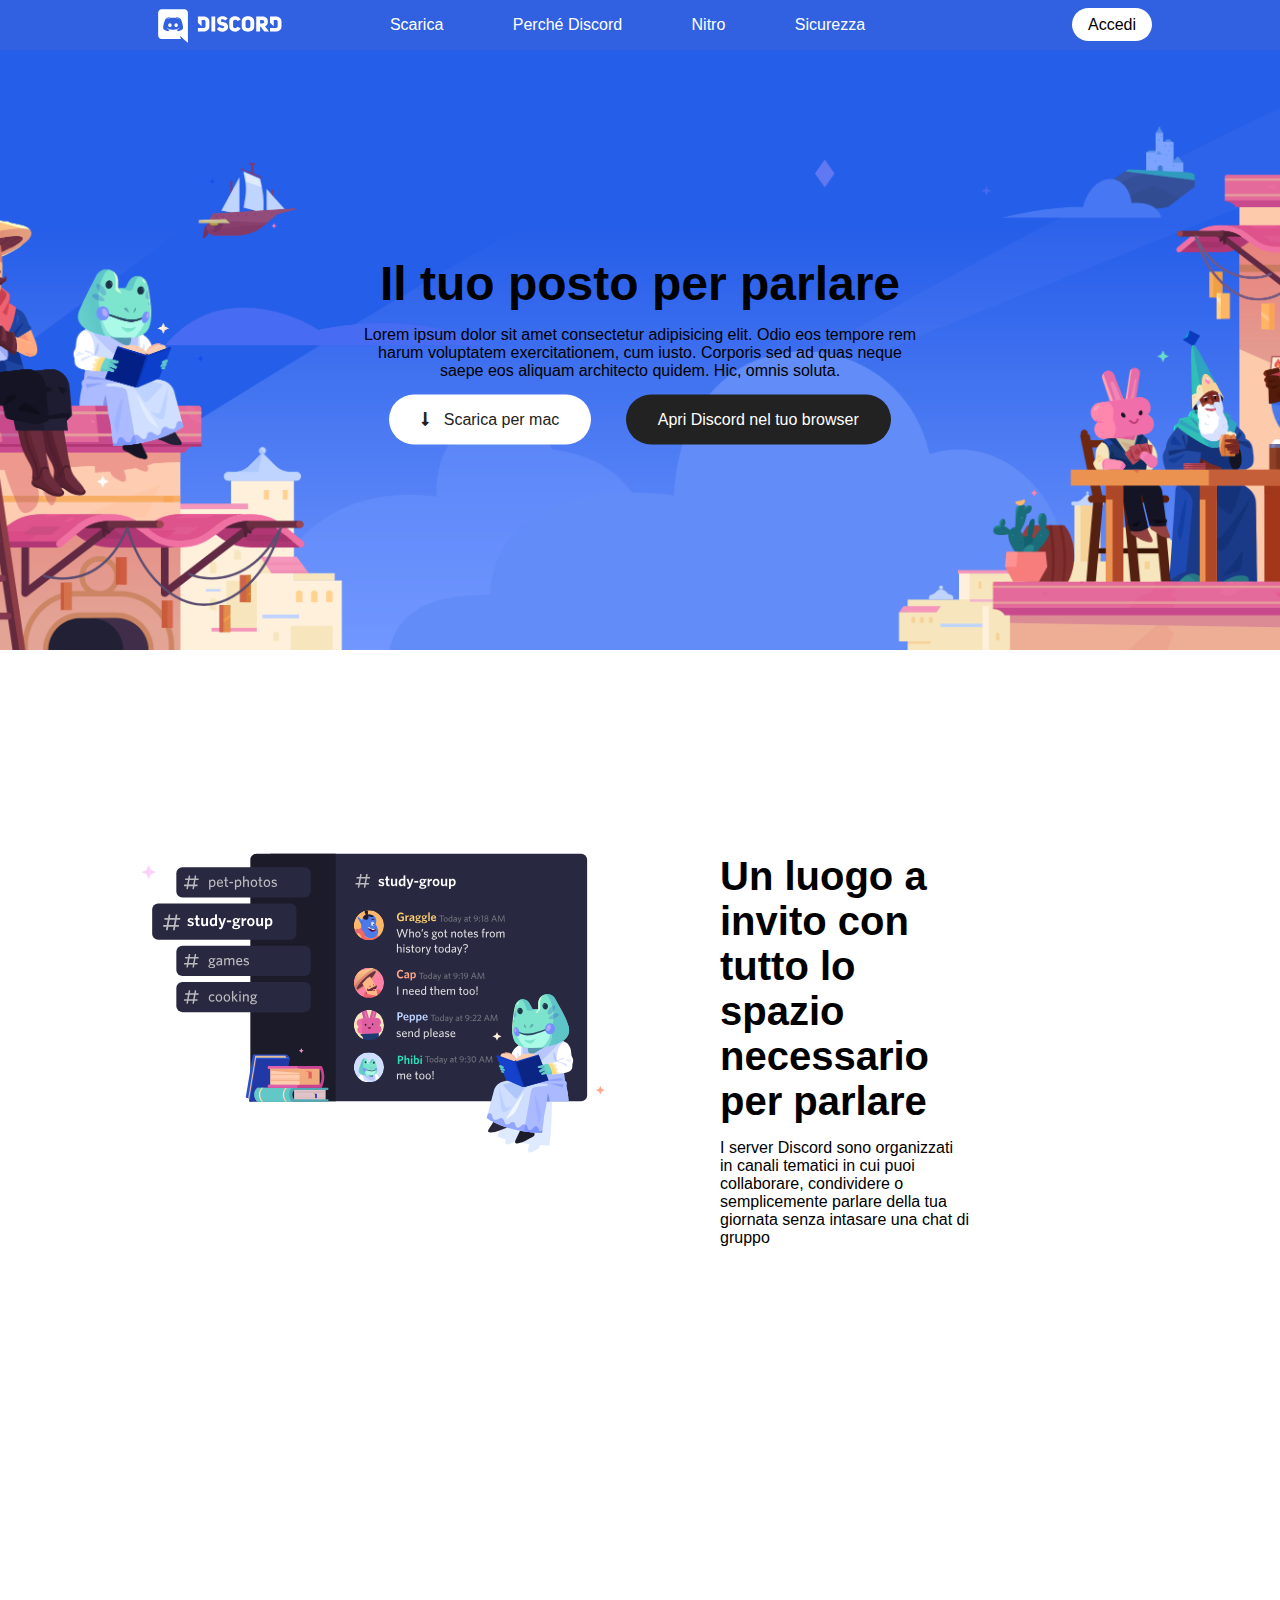
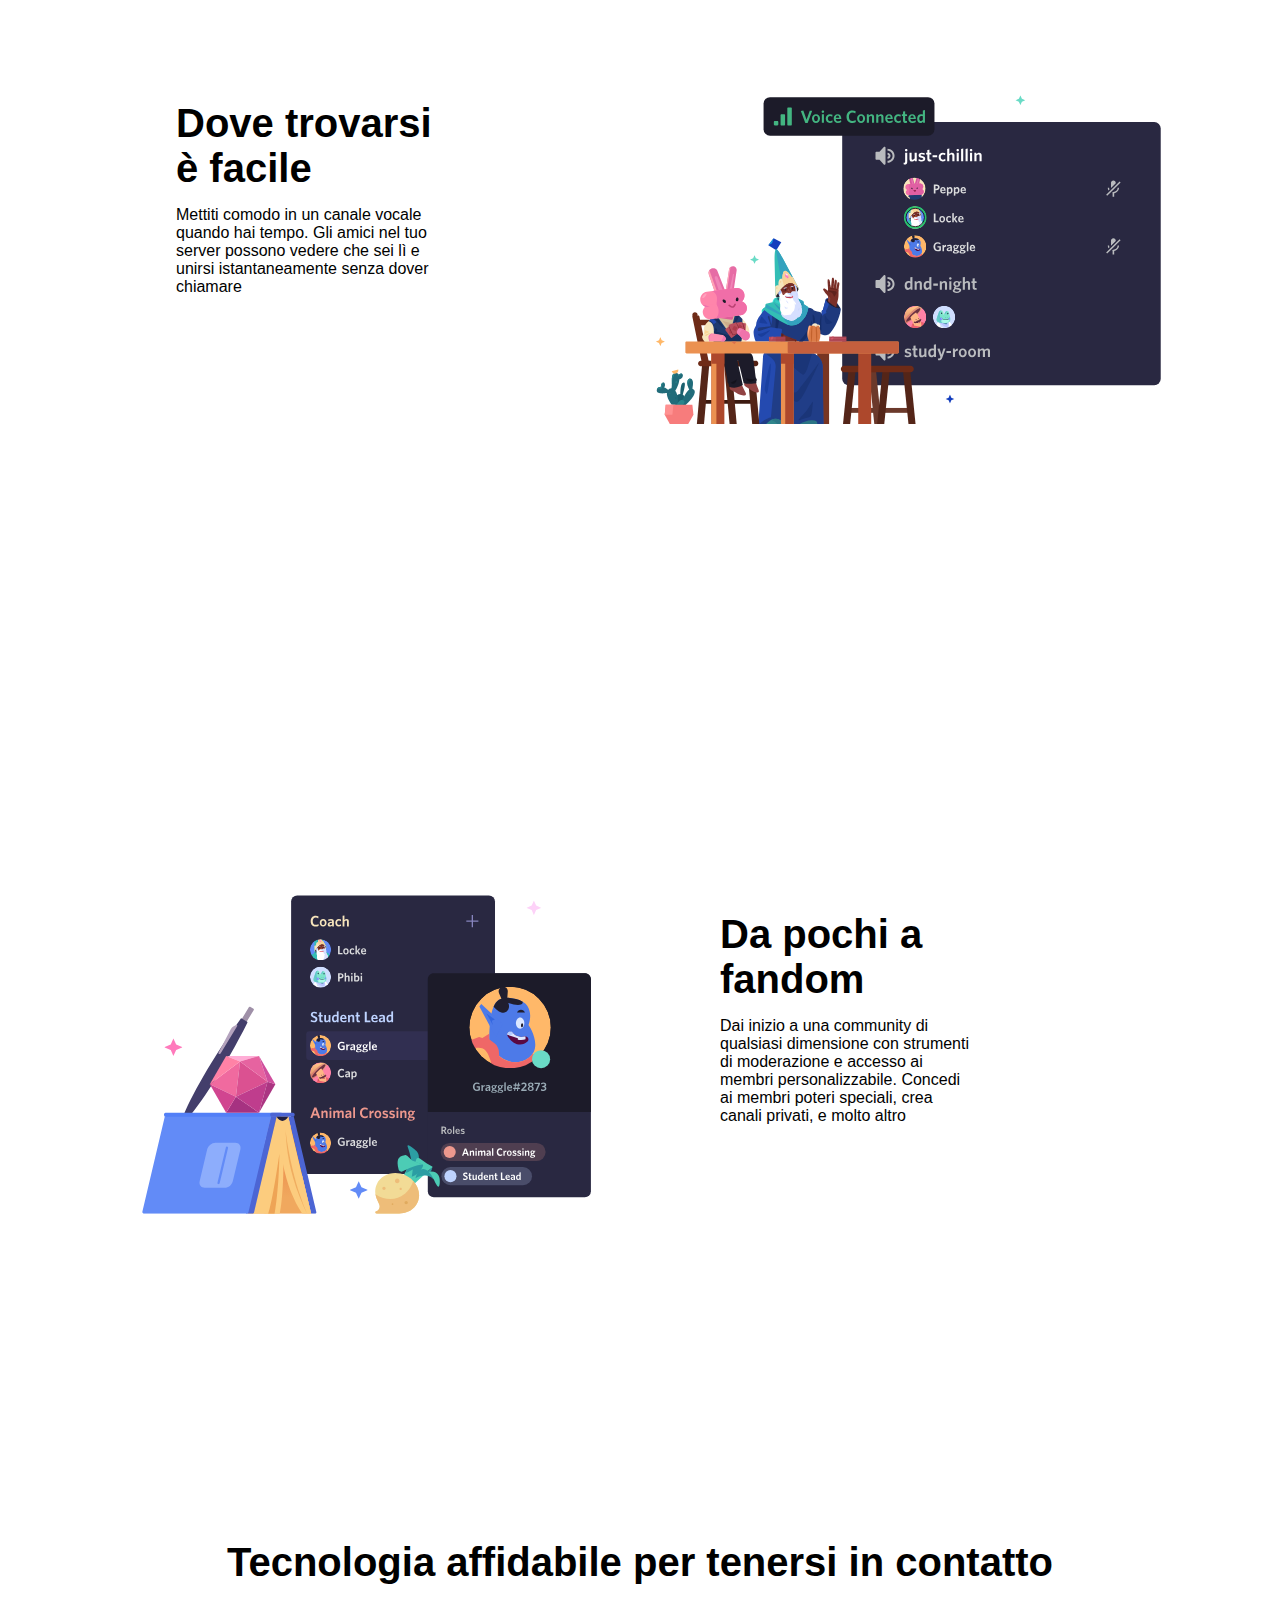
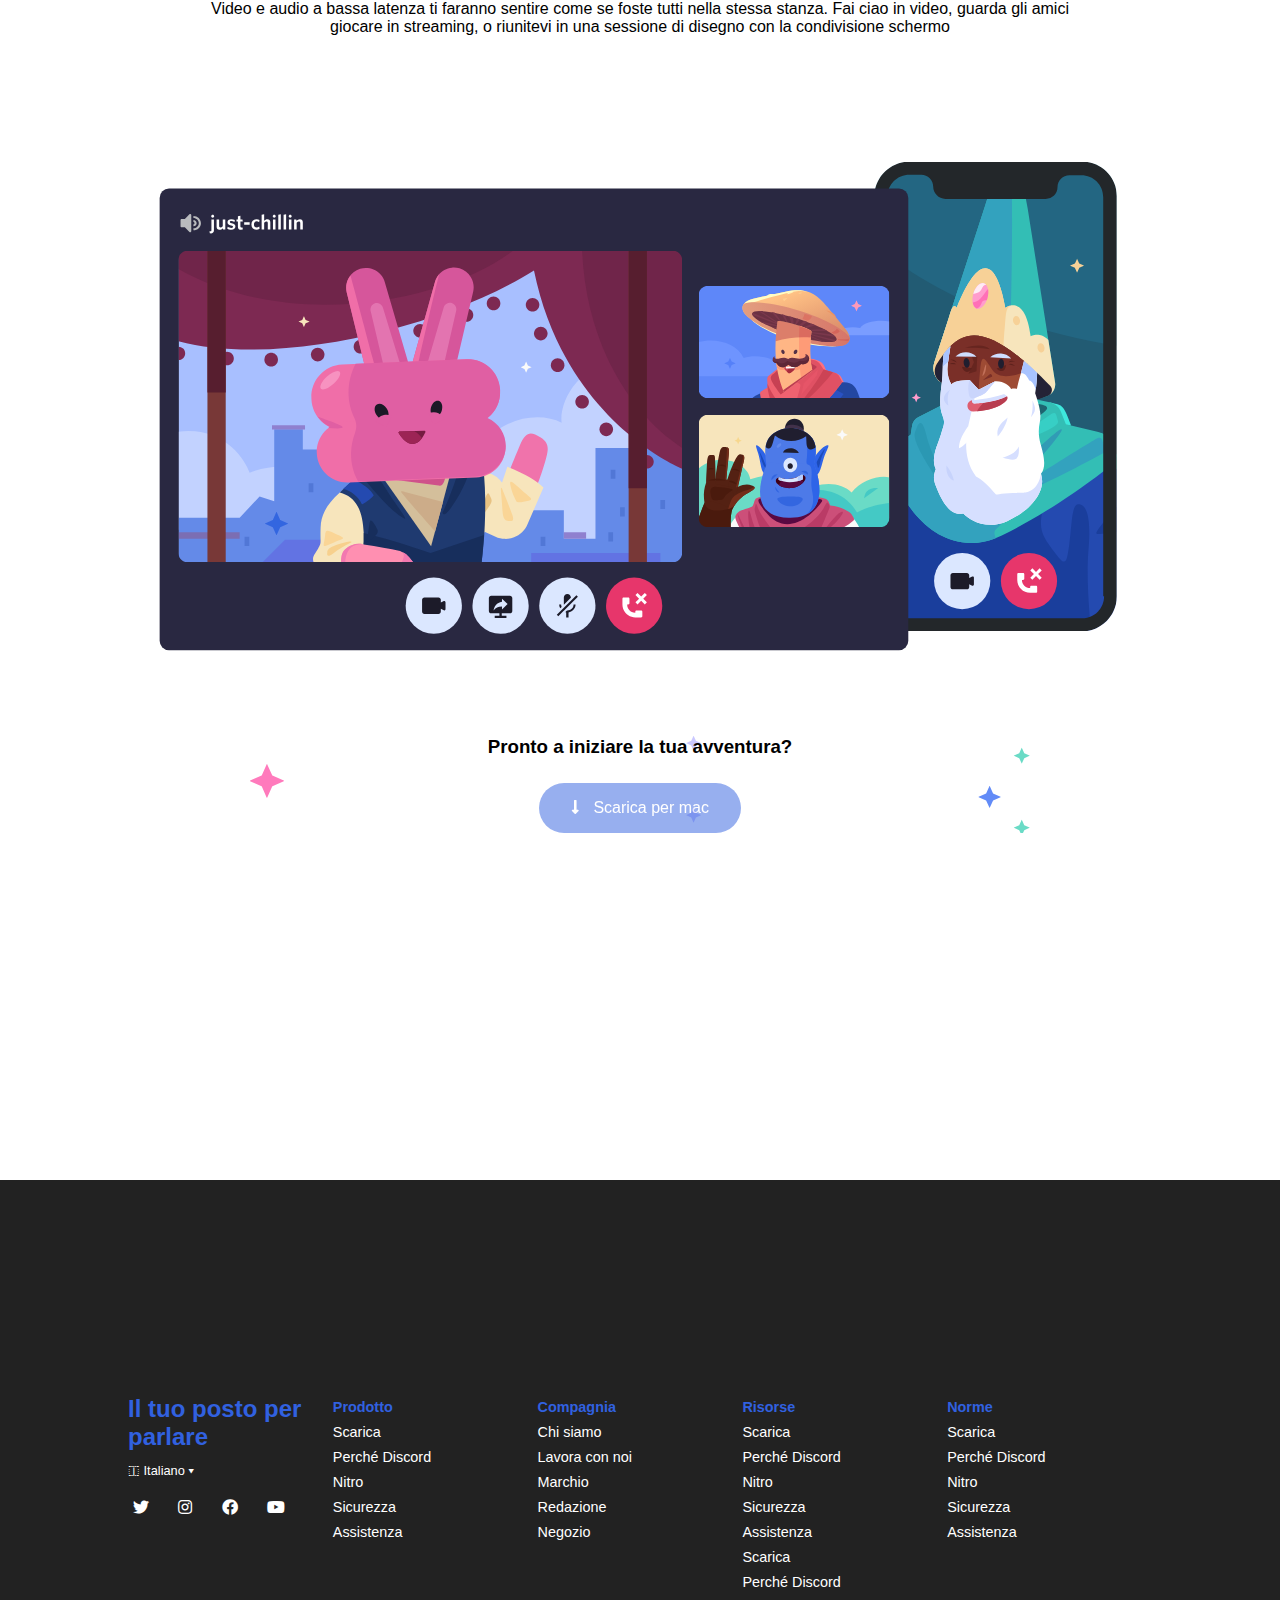
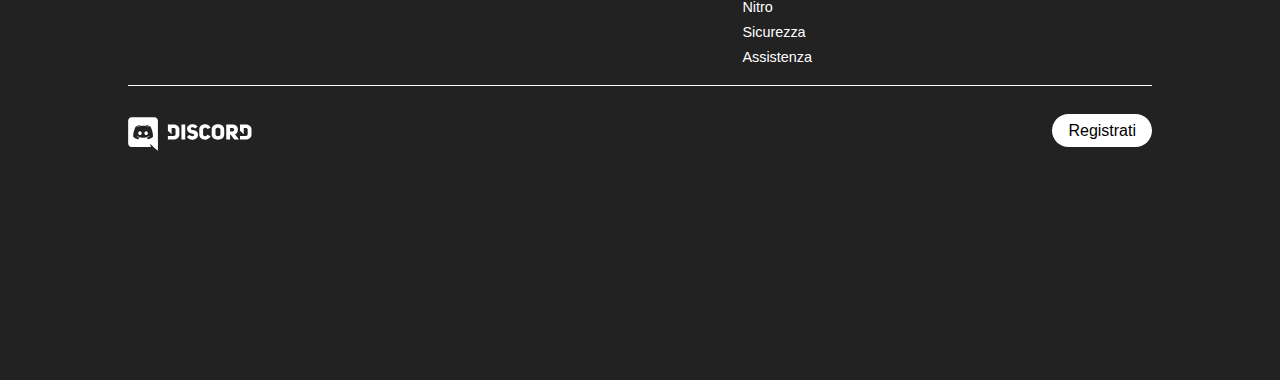
==== commit e998de70: "esercizio completo, manca bandiera italia e ritocchi css" ====
--- a/index.html
+++ b/index.html
@@ -175,7 +175,163 @@
     <!-- fine main  -->
 
 
-    <footer></footer>
+    <footer>
+        <div class="footer__container">
+            <!-- inizio colonne a lista  -->
+            <div class="col col--link">
+
+                <h4>Il tuo posto per parlare</h4>
+
+                <div id="lang">
+                    <span> &#x1F1EE; Italiano &#x25BE;</span>
+                </div>
+
+                <div id="social">
+                    <ul>
+                        
+                        <li>
+                            <a href="#">
+                                <i class="fab fa-twitter"></i>
+                            </a>
+                        </li>
+                        <li>
+                            <a href="#">
+                                <i class="fab fa-instagram"></i>    
+                            </a>
+                        </li>
+                        <li>
+                            <a href="#">
+                                <i class="fab fa-facebook"></i>
+                            </a>
+                        </li>
+                        <li>
+                            <a href="#">
+                                <i class="fab fa-youtube"></i>
+                            </a>
+                        </li>
+
+                    </ul>
+                </div>
+
+            </div>
+
+            <div class="col col--list">
+                <ul>
+                    <li class="list__title">Prodotto</li>
+                    <li>
+                        <a href="#">Scarica</a>
+                    </li>
+                    <li>
+                        <a href="#">Perché Discord</a>
+                    </li>
+                    <li>
+                        <a href="#">Nitro</a>
+                    </li>
+                    <li>
+                        <a href="#">Sicurezza</a>
+                    </li>
+                    <li>
+                        <a href="#">Assistenza</a>
+                    </li>
+                </ul>
+            </div>
+
+            <div class="col col--list">
+                <ul>
+                    <li class="list__title">Compagnia</li>
+                    <li>
+                        <a href="#">Chi siamo</a>
+                    </li>
+                    <li>
+                        <a href="#">Lavora con noi</a>
+                    </li>
+                    <li>
+                        <a href="#">Marchio</a>
+                    </li>
+                    <li>
+                        <a href="#">Redazione</a>
+                    </li>
+                    <li>
+                        <a href="#">Negozio</a>
+                    </li>
+                </ul>
+            </div>
+
+            <div class="col col--list">
+                <ul>
+                    <li class="list__title">Risorse</li>
+                    <li>
+                        <a href="#">Scarica</a>
+                    </li>
+                    <li>
+                        <a href="#">Perché Discord</a>
+                    </li>
+                    <li>
+                        <a href="#">Nitro</a>
+                    </li>
+                    <li>
+                        <a href="#">Sicurezza</a>
+                    </li>
+                    <li>
+                        <a href="#">Assistenza</a>
+                    </li>
+                    <li>
+                        <a href="#">Scarica</a>
+                    </li>
+                    <li>
+                        <a href="#">Perché Discord</a>
+                    </li>
+                    <li>
+                        <a href="#">Nitro</a>
+                    </li>
+                    <li>
+                        <a href="#">Sicurezza</a>
+                    </li>
+                    <li>
+                        <a href="#">Assistenza</a>
+                    </li>
+                </ul>
+            </div>
+
+            <div class="col col--list">
+                <ul>
+                    <li class="list__title">Norme</li>
+                    <li>
+                        <a href="#">Scarica</a>
+                    </li>
+                    <li>
+                        <a href="#">Perché Discord</a>
+                    </li>
+                    <li>
+                        <a href="#">Nitro</a>
+                    </li>
+                    <li>
+                        <a href="#">Sicurezza</a>
+                    </li>
+                    <li>
+                        <a href="#">Assistenza</a>
+                    </li>
+                </ul>
+            </div>
+            <!-- fine colonne a lista  -->
+
+            <!-- nav footer  -->
+            <nav class="nav__footer">
+                <div class="footer__logo">
+                    <a href="#">
+                        <img src="img/logo.svg" alt="discord-logo">
+                    </a>
+                </div>
+                <div class="btn">
+                    <a href="#">Registrati</a>
+                </div>
+            </nav>
+
+            
+
+
+        </div>
+    </footer>
 
 
 
--- a/css/style.css
+++ b/css/style.css
@@ -6,111 +6,8 @@
 }
 
 /* btn  */
-
-.btn--big{
-    display: inline-block;
-    border-radius: 40px;
-    background-color: white;
-    
-    
-    margin: 0px 15px;
-}
-
-.btn--big i{
-    margin-right:10px;
-}
-
-.btn--big a{
-    text-decoration: none;
-    color: #222;
-    padding: 16px 32px;
-    display: inline-block;
-    height: 100%;
-}
-
-.btn--big.btn--black{
-    background-color: #222;
-    color: #fff;
-}
-
-
-/* btn speciali  */
-.btn--big.btn--black a{
-    color: #fff;
-}
-
-.btn--big.btn--blu{
-    background-color: #3161e0;
-    opacity: 0.5;    
-}
-
-.btn--big.btn--blu a{
-    color:#fff
-}
-
-
-/* header  */
-header{
-    background-color: #3161E0;
-}
-
-header::after{
-    display: table;
-    content: "";
-    clear: both;
-}
-
-header .row{
-    width: 80%;
-    max-width: 1180px;
-    margin: auto;
-}
-
-header .header__logo{
-    width: 20%;
-    height: 50px;
-    float: left;
-    
-}
-
-header .header__logo a{
-    display: inline-block;
-    text-align: center;
-    height: 100%;
-    line-height: 50px;
-    padding: 0px 30px;
-}
-
-header .header__logo img{
-    vertical-align: middle;
-    width: 100%;
-}
-    
-/* header nav  */
-nav {
-    width: 60%;
-    height: 50px;
-    float: left;
-    text-align: center;
-    line-height: 50px;
-}
-
-nav ul li{
-    display: inline-block;
-    list-style-type: none;
-}
-
-nav ul li a{
-    color: #fff;
-    text-decoration: none;
-    margin-right: 25px;
-    display: inline-block;
-    padding: 0px 20px;
-}
-
-    /* header btn  */
-
-header .btn{
+    
+.btn{
     width: 20%;
     height: 50px;
     float: right;
@@ -118,7 +15,7 @@
     text-align: right;
 }
 
-header .btn a{
+.btn a{
     color: #000;
     border-radius: 40px;
     padding: 8px 16px;
@@ -126,6 +23,111 @@
     background-color: #fff;
     text-decoration: none;
 }
+
+.btn--big{
+    display: inline-block;
+    border-radius: 40px;
+    background-color: white;
+    
+    
+    margin: 0px 15px;
+}
+
+.btn--big i{
+    margin-right:10px;
+}
+
+.btn--big a{
+    text-decoration: none;
+    color: #222;
+    padding: 16px 32px;
+    display: inline-block;
+    height: 100%;
+}
+
+.btn--black{
+    background-color: #222;
+    color: #fff;
+}
+
+
+/* btn speciali  */
+.btn--black a{
+    color: #fff;
+}
+
+.btn--blu{
+    background-color: #3161e0;
+    opacity: 0.5;    
+}
+
+.btn--blu a{
+    color:#fff
+}
+
+
+/* header  */
+header{
+    background-color: #3161E0;
+}
+
+header::after{
+    display: table;
+    content: "";
+    clear: both;
+}
+
+header .row{
+    width: 80%;
+    max-width: 1180px;
+    margin: auto;
+}
+
+header .header__logo{
+    width: 20%;
+    height: 50px;
+    float: left;
+    
+}
+
+header .header__logo a{
+    display: inline-block;
+    text-align: center;
+    height: 100%;
+    line-height: 50px;
+    padding: 0px 30px;
+}
+
+header .header__logo img{
+    vertical-align: middle;
+    width: 100%;
+}
+    
+/* header nav  */
+nav {
+    width: 60%;
+    height: 50px;
+    float: left;
+    text-align: center;
+    line-height: 50px;
+}
+
+nav ul li{
+    display: inline-block;
+    list-style-type: none;
+}
+
+nav ul li a{
+    color: #fff;
+    text-decoration: none;
+    margin-right: 25px;
+    display: inline-block;
+    padding: 0px 20px;
+}
+
+
+
+
 
 /* jumbotron */
 #jumbotron{
@@ -217,7 +219,7 @@
 
 /* bottom banner  */
 .bottom__banner{
-    min-height: 1500px;
+    min-height: 1300px;
     margin-top: 30px;
 }
 
@@ -255,4 +257,113 @@
 
 .bottom__download h3{
     margin-bottom: 25px;
+}
+
+/* footer  */
+footer{
+    min-height: 800px;
+    width: 100%;
+    background-color: #222;
+    position: relative;
+}
+
+.footer__container{
+    width: 80%;
+    max-width: 1180px;
+    position: absolute;
+    top: 50%;
+    left: 50%;
+    transform: translate(-50%, -50%);
+}
+
+/* footer clearfix  */
+footer::after{
+    display: table;
+    clear: both;
+    content: "";
+}
+
+/* colonne  */
+.col{
+    width: 20%;
+    float: left;
+}
+
+/* link social e lang  */
+.col.col--link h4{
+    color: #3161e0;
+    font-size: 1.5em;
+    margin-bottom: 10px;
+}
+
+.col #lang span{
+    font-size: 0.8em;
+    color: #fff;
+}
+
+#social ul {
+    margin-top: 20px;
+}
+
+#social ul li{
+    display: inline-block;
+    list-style-type: none;
+}
+
+#social ul li a{
+    text-decoration: none;
+    color: #fff;
+    margin-right: 15px;
+    padding: 5px;
+}
+
+/* col liste  */
+.col.col--list{
+    font-size: 0.9em;
+}
+
+.col.col--list .list__title{
+    color: #3161e0;
+    font-weight: bold;
+}
+
+.col.col--list li{
+    list-style-type: none;
+    line-height: 25px;
+}
+
+.col.col--list li a{
+    text-decoration: none;
+    color: #fff;
+
+}
+
+/* nav  footer*/
+
+.nav__footer{
+    height: 80px;
+    margin-top: 15px;
+    border-top: 1px solid white;    
+    width: 100%;
+    padding: 20px 0px;
+}
+
+.nav__footer::after{
+    display: table;
+    clear: both;
+    content: "";
+}
+
+.footer__logo{
+    float: left;
+    width: 20%;
+    height: 80px;
+    text-align: left;
+}
+
+.footer__logo a{
+    display: inline-block;
+    height: 100%;
+    line-height: 80px;
+    padding-right: 30px;
 }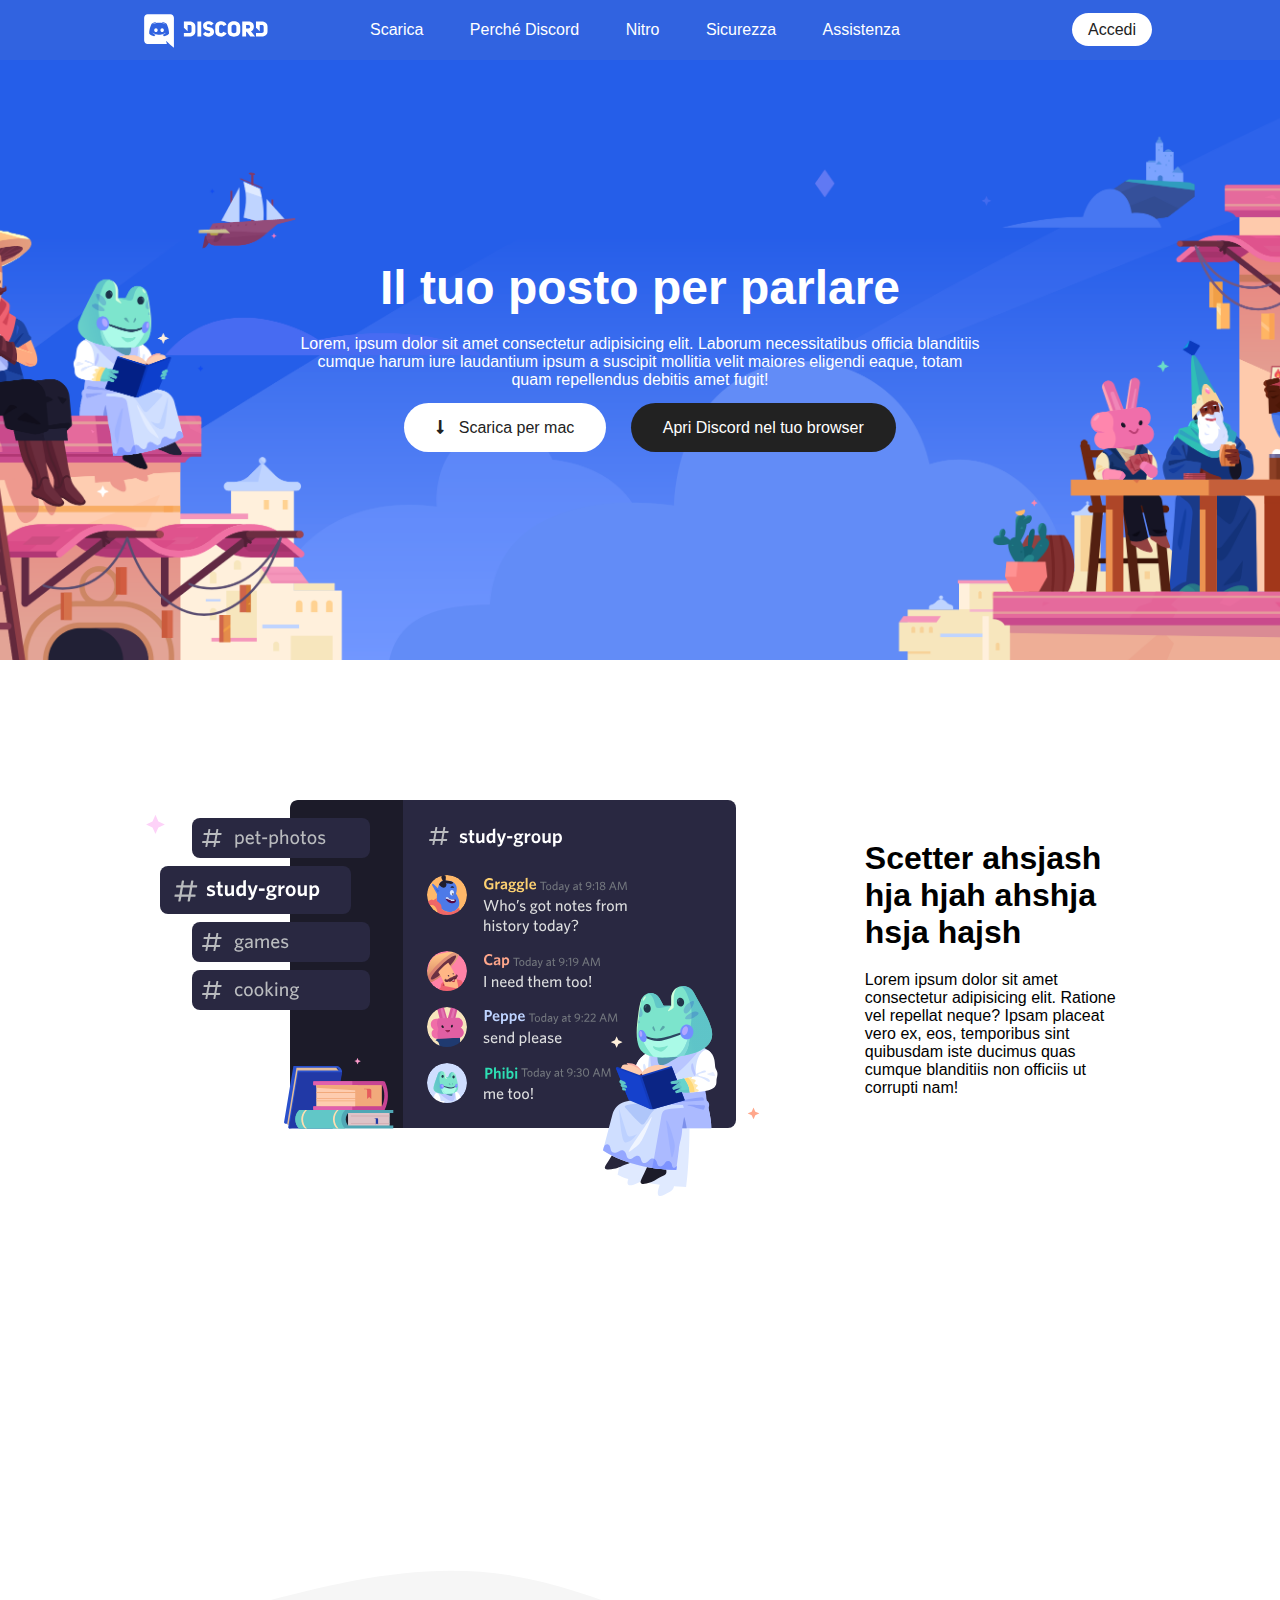
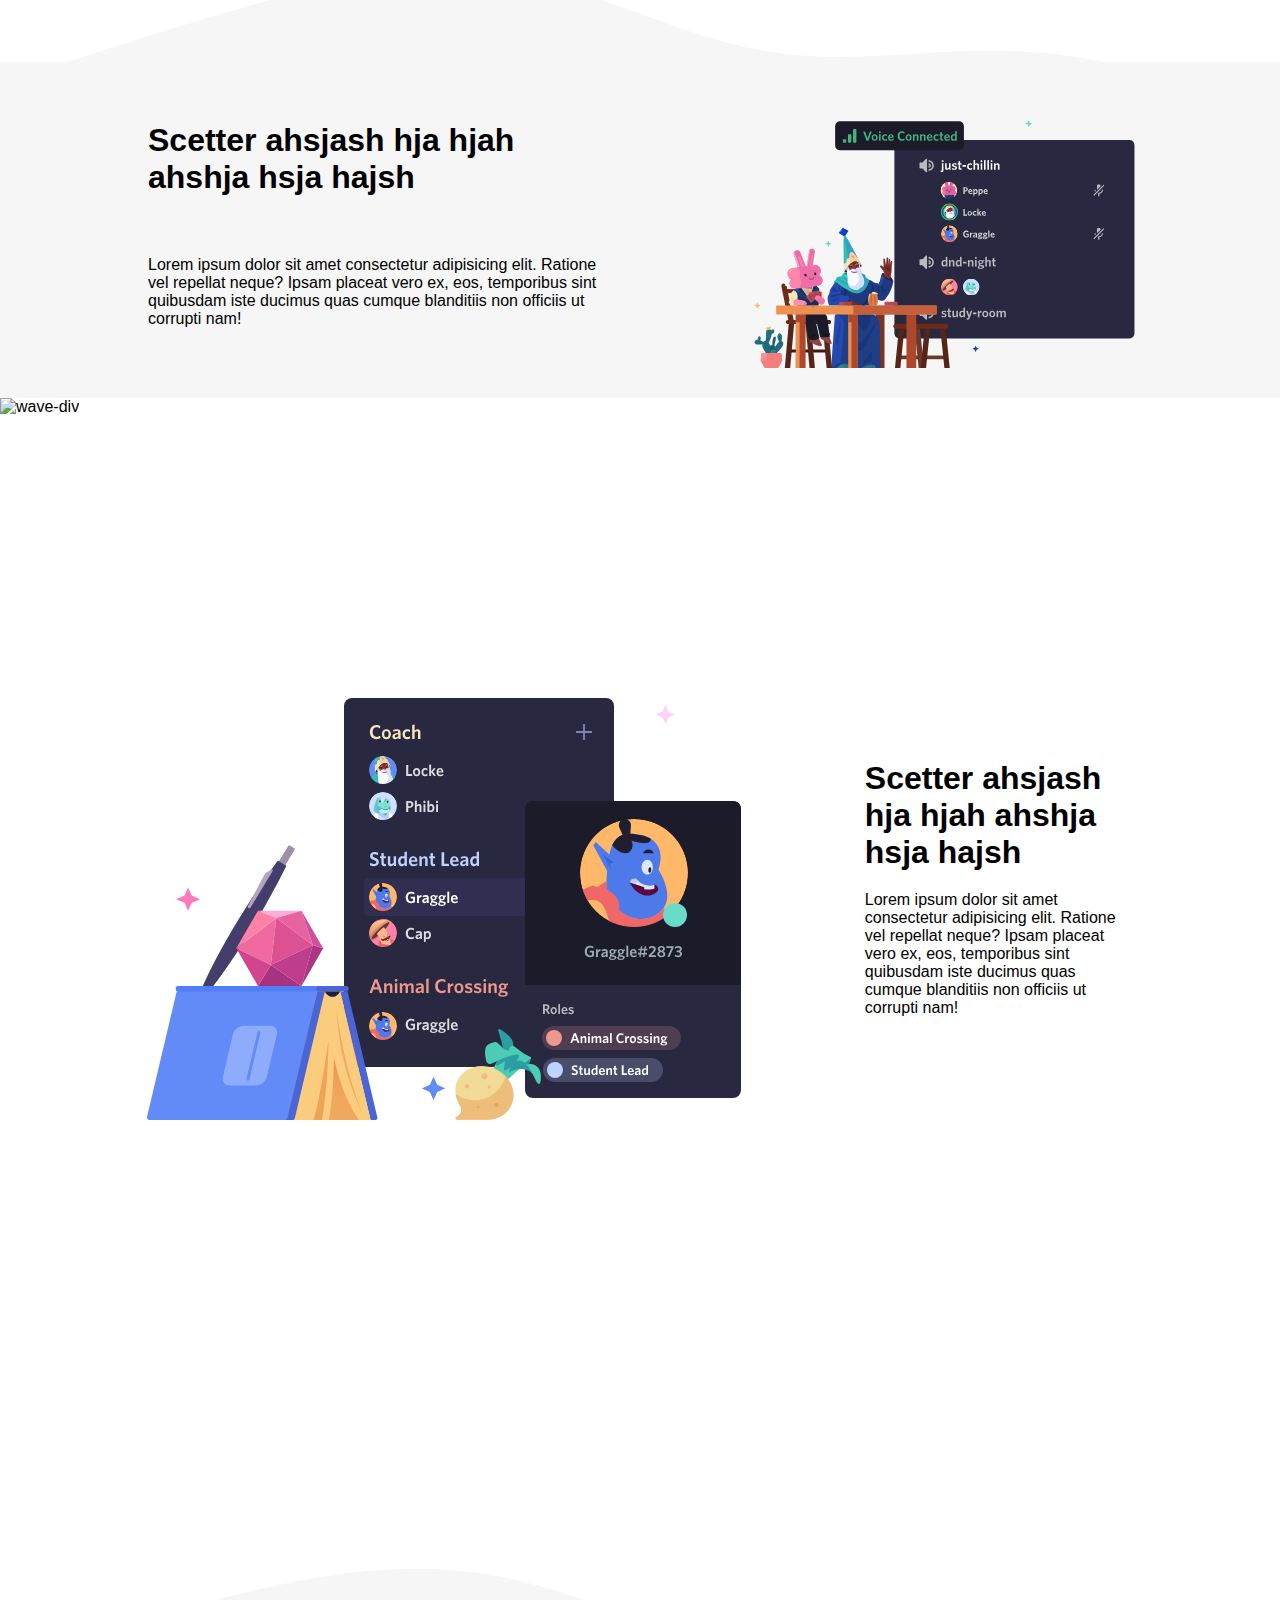
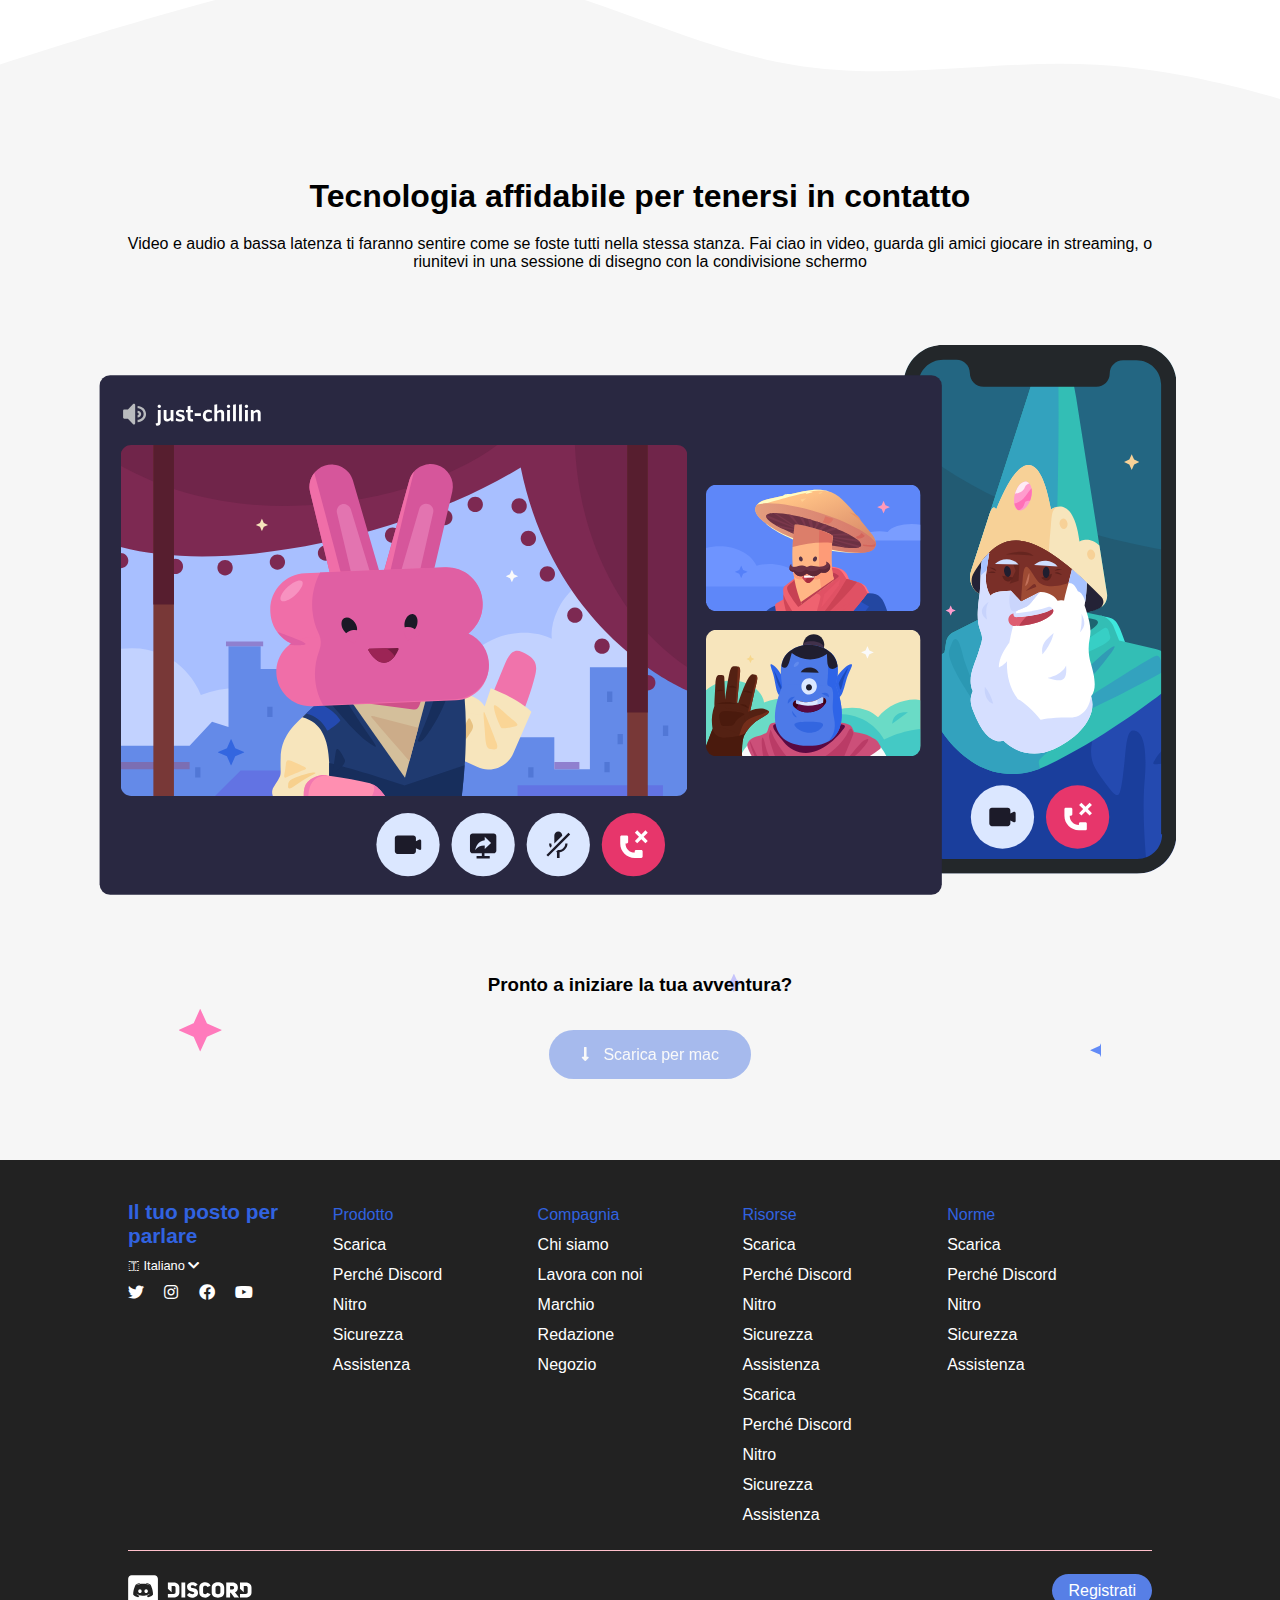
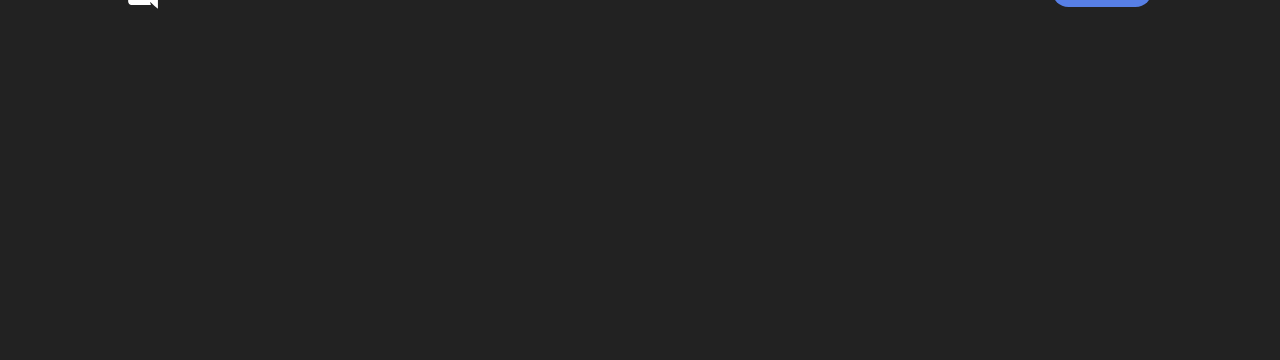
==== commit 770c45a9: "fine esercizio senza hover" ====
--- a/index.html
+++ b/index.html
@@ -1,25 +1,30 @@
 <!DOCTYPE html>
 <html lang="en">
+
 <head>
     <link rel="stylesheet" href="https://cdnjs.cloudflare.com/ajax/libs/font-awesome/5.15.4/css/all.min.css">
     <link rel="stylesheet" href="css/style.css">
     <meta charset="UTF-8">
     <meta http-equiv="X-UA-Compatible" content="IE=edge">
     <meta name="viewport" content="width=device-width, initial-scale=1.0">
-    <title>prova discord</title>
+    <title>Discord correzione</title>
 </head>
+
 <body>
 
-    <!-- inizio header  -->
+    <!-- header  -->
     <header>
-        <div class="row">
-
-            <div class="header__logo">
+
+        <div class="container">
+
+            <!-- logo discord  -->
+            <div class="logo">
                 <a href="#">
-                    <img src="img/logo.svg" alt="discord-logo">
+                    <img src="img/logo.svg" alt="disc-logo">
                 </a>
             </div>
 
+            <!-- barra nav  -->
             <nav>
                 <ul>
                     <li>
@@ -40,23 +45,23 @@
                 </ul>
             </nav>
 
+            <!-- bottone accedi  -->
             <div class="btn">
                 <a href="#">Accedi</a>
             </div>
 
         </div>
+
     </header>
     <!-- fine header  -->
 
-    <!-- inizio sezione jumbotron  -->
+    <!-- jumbotron  -->
     <section id="jumbotron">
-        <!-- con center mi riferisco a div ausiliari per centrare  -->
-        <div class=" jumbo__center">
-
+        <div class="container">
             <h1>Il tuo posto per parlare</h1>
-            <p>Lorem ipsum dolor sit amet consectetur adipisicing elit. Odio eos tempore rem harum voluptatem
-                exercitationem, cum iusto. Corporis sed ad quas neque saepe eos aliquam architecto quidem. Hic, omnis
-                soluta.</p>
+            <p>Lorem, ipsum dolor sit amet consectetur adipisicing elit. Laborum necessitatibus officia blanditiis
+                cumque harum iure laudantium ipsum a suscipit mollitia velit maiores eligendi eaque, totam quam
+                repellendus debitis amet fugit!</p>
             <div class="btn--big">
                 <a href="#"> <i class="fas fa-long-arrow-alt-down"></i>
                     Scarica per mac
@@ -65,276 +70,299 @@
             <div class="btn--big btn--black">
                 <a href="#">Apri Discord nel tuo browser</a>
             </div>
-
-
         </div>
-
     </section>
-    <!-- fine sezione jumbotron  -->
-
-
-    <!-- inizio main  -->
+    <!-- fine jumbotron  -->
+
+    <!-- main  -->
     <main>
 
-        <!-- banner centrali  -->
+        <!-- prima sezione  -->
         <section class="banner">
 
-            <div class="banner__center">
-
-                <div class="banner__img">
-                    <img src="img/item1.svg" alt="item1-img">
-                </div>
-
-                <div class="banner__text">
-                    <h2>Un luogo a invito con tutto lo spazio necessario per parlare</h2>
+            <div class="container">
+
+                <div class="banner__left">
+                    <img src="img/item1.svg" alt="item-first">
+                </div>
+                <div class="banner__right">
+                    <h2>Scetter ahsjash hja hjah ahshja hsja hajsh </h2>
                     <p>
-                        I server Discord sono organizzati in canali tematici in cui puoi collaborare, condividere o
-                        semplicemente parlare della
-                        tua giornata senza intasare una chat di gruppo
+                        Lorem ipsum dolor sit amet consectetur adipisicing elit. Ratione vel repellat neque? Ipsam
+                        placeat vero ex, eos, temporibus sint quibusdam iste ducimus quas cumque blanditiis non officiis
+                        ut corrupti nam!
                     </p>
                 </div>
 
             </div>
+
         </section>
 
-        <!-- banner second particolare float diversi e dimensioni legg magigori  -->
+        <!-- seconda sezione  invertite img txt -->
+        <section class="banner ">
+            <!-- wave altezze 20% e classe di servizio colored per il resto del bg  -->
+            <div class="wave">
+                <img src="img/wave.svg" alt="wave-div">
+            </div>
+
+            <div class="colored">
+
+                <div class="container">
+
+                    <div class="banner__left">
+                        <h2>Scetter ahsjash hja hjah ahshja hsja hajsh </h2>
+                        <p>
+                            Lorem ipsum dolor sit amet consectetur adipisicing elit. Ratione vel repellat neque? Ipsam
+                            placeat vero
+                            ex, eos, temporibus sint quibusdam iste ducimus quas cumque blanditiis non officiis ut
+                            corrupti nam!
+                        </p>
+                    </div>
+                    <div class="banner__right inverted">
+                        <img src="img/item2.svg" alt="item-second">
+                    </div>
+
+                </div>
+            </div>
+            <!-- seconda onda  -->
+            <div class=" wave wave2">
+                <img src="img/wave2.svg" alt="wave-div">
+            </div>
+
+        </section>
+
+
+        <!-- terza sezione  -->
         <section class="banner">
 
-            <div class="banner__center banner--second">
-
-                <div class="banner__text">
-                    <h2>Dove trovarsi è facile</h2>
+            <div class="container">
+
+                <div class="banner__left">
+                    <img src="img/item3.svg" alt="item-third">
+                </div>
+                <div class="banner__right">
+                    <h2>Scetter ahsjash hja hjah ahshja hsja hajsh </h2>
                     <p>
-                        Mettiti comodo in un canale vocale quando hai tempo. Gli amici nel tuo server possono vedere che
-                        sei lì e unirsi
-                        istantaneamente senza dover chiamare
+                        Lorem ipsum dolor sit amet consectetur adipisicing elit. Ratione vel repellat neque? Ipsam
+                        placeat vero
+                        ex, eos, temporibus sint quibusdam iste ducimus quas cumque blanditiis non officiis ut corrupti
+                        nam!
                     </p>
                 </div>
 
-                <div class="banner__img banner--second">
-                    <img src="img/item2.svg" alt="item2-img">
-                </div>
-
             </div>
 
         </section>
 
-        <section class="banner">
-
-            <div class="banner__center">
-
-                <div class="banner__img">
-                    <img src="img/item3.svg" alt="item3-img">
-                </div>
-
-                <div class="banner__text">
-                    <h2>Da pochi a fandom</h2>
-                    <p>
-                        Dai inizio a una community di qualsiasi dimensione con strumenti di moderazione e accesso ai
-                        membri personalizzabile.
-                        Concedi ai membri poteri speciali, crea canali privati, e molto altro
-                    </p>
+        <!-- sezione banner bottom  -->
+        <section class="banner banner--bottom ">
+            <!-- wave altezze 20% e classe di servizio colored per il resto del bg  -->
+            <div class="wave">
+                <img src="img/wave.svg" alt="wave-div">
+            </div>
+
+            <div class="colored">
+
+                <div class="container">
+
+                    <div class="bottom__text">
+                        <h2>Tecnologia affidabile per tenersi in contatto</h2>
+                        <p>
+                            Video e audio a bassa latenza ti faranno sentire come se foste tutti nella stessa stanza.
+                            Fai ciao
+                            in video, guarda gli
+                            amici giocare in streaming, o riunitevi in una sessione di disegno con la condivisione
+                            schermo
+                        </p>
+                    </div>
+
+                    <div class="bottom__img">
+                        <img src="img/item4-big.svg" alt="">
+                    </div>
+
+                    <div class="bottom__download">
+                        <h3>Pronto a iniziare la tua avventura?</h3>
+                        <div class="btn--big btn--blue">
+                            <a href="#">
+                                <i class="fas fa-long-arrow-alt-down"></i>
+                                Scarica per mac
+                            </a>
+                        </div>
+                    </div>
+
                 </div>
 
             </div>
 
         </section>
-        <!-- fine banner centrali  -->
-
-
-        <!-- banner bottom  -->
-        <section class="bottom__banner">
-
-            <div class="bottom__text">
-                <h2>Tecnologia affidabile per tenersi in contatto</h2>
-                <p>
-                    Video e audio a bassa latenza ti faranno sentire come se foste tutti nella stessa stanza. Fai ciao
-                    in video, guarda gli
-                    amici giocare in streaming, o riunitevi in una sessione di disegno con la condivisione schermo
-                </p>
-            </div>
-
-            <div class="bottom__img">
-                <img src="img/item4-big.svg" alt="">
-            </div>
-
-            <div class="bottom__download">
-                <h3>Pronto a iniziare la tua avventura?</h3>
-                <div class="btn--big btn--blu">
-                    <a href="#">
-                        <i class="fas fa-long-arrow-alt-down"></i>
-                        Scarica per mac
-                    </a>
-                </div>
-            </div>
-
-        </section>
-        <!-- fine banner bottom  -->
 
     </main>
     <!-- fine main  -->
 
-
+    <!-- footer  -->
     <footer>
-        <div class="footer__container">
-            <!-- inizio colonne a lista  -->
-            <div class="col col--link">
-
-                <h4>Il tuo posto per parlare</h4>
-
-                <div id="lang">
-                    <span> &#x1F1EE; Italiano &#x25BE;</span>
-                </div>
-
-                <div id="social">
+        <div class="container">
+            <!-- div per clearfix  -->
+            <div class="clearfix">
+
+                <div class="col col--link">
+
+                    <h4>Il tuo posto per parlare</h4>
+
+                    <div id="lang">
+                        <span>
+                            &#x1F1F9; Italiano <i class="fas fa-chevron-down"></i>
+                        </span>
+                    </div>
+
+                    <div id="social">
+                        <ul>
+
+                            <li>
+                                <a href="#">
+                                    <i class="fab fa-twitter"></i>
+                                </a>
+                            </li>
+                            <li>
+                                <a href="#">
+                                    <i class="fab fa-instagram"></i>
+                                </a>
+                            </li>
+                            <li>
+                                <a href="#">
+                                    <i class="fab fa-facebook"></i>
+                                </a>
+                            </li>
+                            <li>
+                                <a href="#">
+                                    <i class="fab fa-youtube"></i>
+                                </a>
+                            </li>
+
+                        </ul>
+                    </div>
+
+                </div>
+
+                <!-- inizio colonne a lista  -->
+                <div class="col col--list">
                     <ul>
-                        
-                        <li>
-                            <a href="#">
-                                <i class="fab fa-twitter"></i>
-                            </a>
-                        </li>
-                        <li>
-                            <a href="#">
-                                <i class="fab fa-instagram"></i>    
-                            </a>
-                        </li>
-                        <li>
-                            <a href="#">
-                                <i class="fab fa-facebook"></i>
-                            </a>
-                        </li>
-                        <li>
-                            <a href="#">
-                                <i class="fab fa-youtube"></i>
-                            </a>
-                        </li>
-
+                        <li class="list__title">Prodotto</li>
+                        <li>
+                            <a href="#">Scarica</a>
+                        </li>
+                        <li>
+                            <a href="#">Perché Discord</a>
+                        </li>
+                        <li>
+                            <a href="#">Nitro</a>
+                        </li>
+                        <li>
+                            <a href="#">Sicurezza</a>
+                        </li>
+                        <li>
+                            <a href="#">Assistenza</a>
+                        </li>
                     </ul>
                 </div>
 
-            </div>
-
-            <div class="col col--list">
-                <ul>
-                    <li class="list__title">Prodotto</li>
-                    <li>
-                        <a href="#">Scarica</a>
-                    </li>
-                    <li>
-                        <a href="#">Perché Discord</a>
-                    </li>
-                    <li>
-                        <a href="#">Nitro</a>
-                    </li>
-                    <li>
-                        <a href="#">Sicurezza</a>
-                    </li>
-                    <li>
-                        <a href="#">Assistenza</a>
-                    </li>
-                </ul>
-            </div>
-
-            <div class="col col--list">
-                <ul>
-                    <li class="list__title">Compagnia</li>
-                    <li>
-                        <a href="#">Chi siamo</a>
-                    </li>
-                    <li>
-                        <a href="#">Lavora con noi</a>
-                    </li>
-                    <li>
-                        <a href="#">Marchio</a>
-                    </li>
-                    <li>
-                        <a href="#">Redazione</a>
-                    </li>
-                    <li>
-                        <a href="#">Negozio</a>
-                    </li>
-                </ul>
-            </div>
-
-            <div class="col col--list">
-                <ul>
-                    <li class="list__title">Risorse</li>
-                    <li>
-                        <a href="#">Scarica</a>
-                    </li>
-                    <li>
-                        <a href="#">Perché Discord</a>
-                    </li>
-                    <li>
-                        <a href="#">Nitro</a>
-                    </li>
-                    <li>
-                        <a href="#">Sicurezza</a>
-                    </li>
-                    <li>
-                        <a href="#">Assistenza</a>
-                    </li>
-                    <li>
-                        <a href="#">Scarica</a>
-                    </li>
-                    <li>
-                        <a href="#">Perché Discord</a>
-                    </li>
-                    <li>
-                        <a href="#">Nitro</a>
-                    </li>
-                    <li>
-                        <a href="#">Sicurezza</a>
-                    </li>
-                    <li>
-                        <a href="#">Assistenza</a>
-                    </li>
-                </ul>
-            </div>
-
-            <div class="col col--list">
-                <ul>
-                    <li class="list__title">Norme</li>
-                    <li>
-                        <a href="#">Scarica</a>
-                    </li>
-                    <li>
-                        <a href="#">Perché Discord</a>
-                    </li>
-                    <li>
-                        <a href="#">Nitro</a>
-                    </li>
-                    <li>
-                        <a href="#">Sicurezza</a>
-                    </li>
-                    <li>
-                        <a href="#">Assistenza</a>
-                    </li>
-                </ul>
-            </div>
-            <!-- fine colonne a lista  -->
-
-            <!-- nav footer  -->
-            <nav class="nav__footer">
-                <div class="footer__logo">
-                    <a href="#">
-                        <img src="img/logo.svg" alt="discord-logo">
-                    </a>
-                </div>
-                <div class="btn">
-                    <a href="#">Registrati</a>
-                </div>
-            </nav>
-
-            
-
+                <div class="col col--list">
+                    <ul>
+                        <li class="list__title">Compagnia</li>
+                        <li>
+                            <a href="#">Chi siamo</a>
+                        </li>
+                        <li>
+                            <a href="#">Lavora con noi</a>
+                        </li>
+                        <li>
+                            <a href="#">Marchio</a>
+                        </li>
+                        <li>
+                            <a href="#">Redazione</a>
+                        </li>
+                        <li>
+                            <a href="#">Negozio</a>
+                        </li>
+                    </ul>
+                </div>
+
+                <div class="col col--list">
+                    <ul>
+                        <li class="list__title">Risorse</li>
+                        <li>
+                            <a href="#">Scarica</a>
+                        </li>
+                        <li>
+                            <a href="#">Perché Discord</a>
+                        </li>
+                        <li>
+                            <a href="#">Nitro</a>
+                        </li>
+                        <li>
+                            <a href="#">Sicurezza</a>
+                        </li>
+                        <li>
+                            <a href="#">Assistenza</a>
+                        </li>
+                        <li>
+                            <a href="#">Scarica</a>
+                        </li>
+                        <li>
+                            <a href="#">Perché Discord</a>
+                        </li>
+                        <li>
+                            <a href="#">Nitro</a>
+                        </li>
+                        <li>
+                            <a href="#">Sicurezza</a>
+                        </li>
+                        <li>
+                            <a href="#">Assistenza</a>
+                        </li>
+                    </ul>
+                </div>
+
+                <div class="col col--list">
+                    <ul>
+                        <li class="list__title">Norme</li>
+                        <li>
+                            <a href="#">Scarica</a>
+                        </li>
+                        <li>
+                            <a href="#">Perché Discord</a>
+                        </li>
+                        <li>
+                            <a href="#">Nitro</a>
+                        </li>
+                        <li>
+                            <a href="#">Sicurezza</a>
+                        </li>
+                        <li>
+                            <a href="#">Assistenza</a>
+                        </li>
+                    </ul>
+                </div>
+                <!-- fine colonne a lista  -->
+
+                <!-- nav footer  -->
+                <nav class="nav__footer">
+                    <div class="footer__logo">
+                        <a href="#">
+                            <img src="img/logo.svg" alt="discord-logo">
+                        </a>
+                    </div>
+                    <div class="btn">
+                        <a href="#">Registrati</a>
+                    </div>
+                </nav>
+
+            </div>
 
         </div>
+
     </footer>
 
-
-
 </body>
 
 </html>--- a/css/style.css
+++ b/css/style.css
@@ -5,365 +5,356 @@
     font-family: Arial, Helvetica, sans-serif;
 }
 
+/* container  */
+.container{
+    width: 80%;
+    max-width: 1180px;
+    margin: auto; 
+    padding: 40px 0px;   
+}
+
+
+
 /* btn  */
+.btn{
+    width: 20%;
+    height: 100%;
+    float: right;
     
-.btn{
-    width: 20%;
-    height: 50px;
-    float: right;
-    line-height: 50px;
-    text-align: right;
-}
-
+}
 .btn a{
-    color: #000;
+    text-decoration: none;
+    color: #222;
+    background-color: white;
     border-radius: 40px;
     padding: 8px 16px;
-    border-radius: 40px;
-    background-color: #fff;
-    text-decoration: none;
 }
 
 .btn--big{
     display: inline-block;
-    border-radius: 40px;
-    background-color: white;
-    
-    
-    margin: 0px 15px;
-}
-
-.btn--big i{
-    margin-right:10px;
+    margin-left: 20px;
 }
 
 .btn--big a{
     text-decoration: none;
     color: #222;
+    background-color: white;
+    border-radius: 40px;
     padding: 16px 32px;
-    display: inline-block;
+}
+
+.btn--big i{
+    margin-right: 10px;
+}
+
+.btn--big.btn--black a{
+    background-color: #222;
+    color: #fff;
+}
+
+.btn--big.btn--blue a{
+    background-color: #3163e0;
+    opacity: 0.4;
+    color: #fff;
+}
+
+/* wave  */
+.wave{
+    width: 100%;
+    height: 26%;
+}
+
+.wave img{
+    width: 100%;
     height: 100%;
-}
-
-.btn--black{
-    background-color: #222;
-    color: #fff;
-}
-
-
-/* btn speciali  */
-.btn--black a{
-    color: #fff;
-}
-
-.btn--blu{
-    background-color: #3161e0;
-    opacity: 0.5;    
-}
-
-.btn--blu a{
-    color:#fff
+    object-fit: cover;
 }
 
 
 /* header  */
 header{
-    background-color: #3161E0;
-}
-
-header::after{
+    background-color: #3163E0;
+    width: 100%;
+}
+
+
+
+header .container{
+    height: 60px;
+    padding: 0;
+}
+
+
+/* logo  */
+.logo{
+    width: 20%;
+    height: 100%;
+    line-height: 60px;
+    float: left;
+}
+
+.logo a{
+    display: inline-block;
+    padding: 0px 16px;
+}
+
+.logo img{
+    width: 100%;
+    vertical-align: middle;
+}
+
+/* nav header  */
+nav{
+    width: 60%;
+    float: left;
+    height: 100%;
+    line-height: 60px;
+    text-align: center;
+}
+nav ul li {
+    display: inline-block;
+    list-style-type: none;
+    margin-right: 10px;
+}
+
+nav ul li a{
+    text-decoration: none;
+    color: #fff;
+    display: inline-block;
+    padding: 0px 16px;
+}
+
+
+
+/* clearfix header  */
+.header__container::after{
     display: table;
     content: "";
     clear: both;
 }
 
-header .row{
-    width: 80%;
-    max-width: 1180px;
-    margin: auto;
-}
-
-header .header__logo{
-    width: 20%;
-    height: 50px;
-    float: left;
-    
-}
-
-header .header__logo a{
-    display: inline-block;
-    text-align: center;
-    height: 100%;
-    line-height: 50px;
-    padding: 0px 30px;
-}
-
-header .header__logo img{
-    vertical-align: middle;
-    width: 100%;
-}
-    
-/* header nav  */
-nav {
-    width: 60%;
-    height: 50px;
-    float: left;
-    text-align: center;
-    line-height: 50px;
-}
-
-nav ul li{
-    display: inline-block;
-    list-style-type: none;
-}
-
-nav ul li a{
-    color: #fff;
-    text-decoration: none;
-    margin-right: 25px;
-    display: inline-block;
-    padding: 0px 20px;
-}
-
-
-
-
-
-/* jumbotron */
+/* btn header */
+header .btn{
+    line-height: 60px;
+    text-align: right;
+}
+
+/* jumbotron  */
 #jumbotron{
+    width: 100%;
+    height: 600px;
     min-height: 600px;
     background-image: url(../img/jumbo.png);
+    background-size: cover;
     background-position: center;
-    background-size: cover;
-    position: relative;
-}
-
-/* #jumbotron .row{
-    max-width: 780px;
-    margin: auto;
-     border: 1px solid black; /*debug  */
-
-
-#jumbotron .jumbo__center{
-    padding: 40px;
+    color: #fff;
+}
+
+#jumbotron .container{
     max-width: 780px;
     text-align: center;
-    position: absolute;
-    top: 50%;
-    left: 50%;
-    transform: translate(-50%, -50%);
-}
-
-#jumbotron .jumbo__center h1{
+    padding: 200px 50px;
+}
+
+#jumbotron .container h1{
     font-size: 3em;
-    margin-bottom: 15px;
-}
-
-#jumbotron .jumbo__center p{
-    margin-bottom: 15px;
+    margin-bottom: 20px;
+}
+
+#jumbotron .container p{
+    margin-bottom: 30px;
 }
 
 /* main  */
 
-    /* banner centrali  */
-.banner{
-    min-height: 800px;
-    position: relative;
-}
-
-.banner__center{
-    width: 80%;
-    max-width: 1180px;
-    position: absolute;
-    top: 50%;
-    left: 50%;
-    transform: translate(-50%, -50%);
-
-}
-
-    /* clearfix banner  */
-.banner__center::after{
-    display: "";
+    /* clearfix banner */
+.banner .container::after{
+    display: table;
+    content:"";
     clear: both;
-    clear: both;
-}
-
-.banner__img{
+}
+
+ /* main banner */
+ .banner{
+    margin-bottom: 20px;
+    height: 700px;
+    min-height: 700px;
+    margin: 60px 0px;
+ }
+
+    /* banner colored  */
+.colored{
+    background-color: #f6f6f6;
+    height: 48%;
+}
+
+.banner .banner__left{
+    float: left;
     width: 50%;
-    float: left;
-}
-
-.banner__img img{
-    width: 100%;
-}
-
-.banner__text{
-    float: left;
+}
+
+.banner .banner__right{
+    float: right;
+    width: 30%;
+    padding: 80px 20px;
+}
+
+
+.banner h2{
+    margin-bottom: 20px;
+    font-size: 2em;
+}
+
+    /* banner inverted  */
+
+.banner .banner__left h2{
+    padding: 20px;
+}
+
+.banner .banner__left p{
+    padding: 20px;
+}
+
+.banner .banner__right.inverted{
     width: 40%;
-    padding:30px 80px;
-}
-
-.banner__text h2{
-    font-size: 2.5em;
-    margin-bottom: 15px;
-}
-    /* banner secondo  */
-.banner__center.banner--second{
-    width: 85%;
-    max-width: 1280px;
-}
-
-.banner__img.banner--second{
-    float: right;
-}
-
-/* bottom banner  */
-.bottom__banner{
+    padding: 0;
+}
+
+.banner .banner__right.inverted img {
+    width: 100%;
+}
+
+/* banner bottom  */
+.banner.banner--bottom{
+    height: 1300px;
     min-height: 1300px;
-    margin-top: 30px;
-}
-
-.bottom__text{
-    width: 80%;
-    max-width: 1180px;
-    margin: auto;
     text-align: center;
-    padding: 60px;
-}
-
-.bottom__text h2{
-    margin-bottom: 15px;
-    font-size: 2.5em;
-}
-
-.bottom__img{
+}
+
+.banner.banner--bottom .container{
+    width: 90%;
+    max-width: 1380px;
+}
+
+.banner.banner--bottom .colored{
+    height: 80%;
+}
+
+.banner.banner--bottom .bottom__text{
+    padding: 0px 60px;
+}
+
+.banner.banner--bottom .bottom__download{
+    background-image: url(../img/stars.svg);
+    background-size: cover;
     width: 80%;
     margin: auto;
-    margin-bottom: 15px;
-}
-
-.bottom__img img{
-    width: 100%;
-}
-
-.bottom__download{
-    width: 80%;
-    max-width: 780px;
-    background-image: url(../img/stars.svg);
-    background-size: contain;
-    margin: auto;
-    text-align: center;
-}
-
-.bottom__download h3{
-    margin-bottom: 25px;
+}
+
+.banner.banner--bottom .bottom__img img{
+    width: 100%;
+}
+
+.banner.banner--bottom .bottom__download h3{
+    margin-bottom: 50px;
 }
 
 /* footer  */
 footer{
+    background-color: #222;
+    width: 100%;
+    height: 800px;
     min-height: 800px;
-    width: 100%;
-    background-color: #222;
-    position: relative;
-}
-
-.footer__container{
-    width: 80%;
-    max-width: 1180px;
-    position: absolute;
-    top: 50%;
-    left: 50%;
-    transform: translate(-50%, -50%);
-}
-
-/* footer clearfix  */
-footer::after{
+}
+
+    /* footer clearfix  */
+clearfix::after{
+    display: table;
+    content: "";
+    clear: both;
+}
+
+/* col generale  */
+footer .col{
+    width: 20%;
+    float: left;
+    color: #fff;
+}
+
+
+/* col--link  */
+footer .col.col--link h4{
+    font-size: 1.3em;
+    margin-bottom: 10px;
+    color: #3163e0;
+}
+
+footer .col.col--link #lang{
+    font-size: 0.8em;
+    margin-bottom: 10px;
+}
+
+footer .col.col--link #social li{
+    display: inline-block;
+    list-style-type: none;
+    margin-right: 8px;
+}
+
+footer .col.col--link #social li a{
+    display: inline-block;
+    padding-right: 8px;
+    color: #fff;
+}
+
+/* col--list  */
+footer .col.col--list{
+    line-height: 30px;
+}
+
+footer .col.col--list li {
+    list-style-type: none;
+    color: #3163e0;
+}
+
+footer .col.col--list li a{
+    text-decoration: none;
+    color: #fff;
+}
+
+/* nav footer  */
+footer .nav__footer{
+    width: 100%;
+    height: 80px;
+    margin-top: 20px;
+    border-top: 1px solid pink;
+} 
+
+footer .nav__footer::after{
     display: table;
     clear: both;
     content: "";
 }
 
-/* colonne  */
-.col{
-    width: 20%;
-    float: left;
-}
-
-/* link social e lang  */
-.col.col--link h4{
-    color: #3161e0;
-    font-size: 1.5em;
-    margin-bottom: 10px;
-}
-
-.col #lang span{
-    font-size: 0.8em;
-    color: #fff;
-}
-
-#social ul {
-    margin-top: 20px;
-}
-
-#social ul li{
-    display: inline-block;
-    list-style-type: none;
-}
-
-#social ul li a{
-    text-decoration: none;
-    color: #fff;
-    margin-right: 15px;
-    padding: 5px;
-}
-
-/* col liste  */
-.col.col--list{
-    font-size: 0.9em;
-}
-
-.col.col--list .list__title{
-    color: #3161e0;
-    font-weight: bold;
-}
-
-.col.col--list li{
-    list-style-type: none;
-    line-height: 25px;
-}
-
-.col.col--list li a{
-    text-decoration: none;
-    color: #fff;
-
-}
-
-/* nav  footer*/
-
-.nav__footer{
-    height: 80px;
-    margin-top: 15px;
-    border-top: 1px solid white;    
-    width: 100%;
-    padding: 20px 0px;
-}
-
-.nav__footer::after{
-    display: table;
-    clear: both;
-    content: "";
-}
-
-.footer__logo{
-    float: left;
-    width: 20%;
-    height: 80px;
+footer .nav__footer .footer__logo{
+    width: 20%;
+    float: left;
+    line-height: 80px;
     text-align: left;
 }
 
-.footer__logo a{
-    display: inline-block;
-    height: 100%;
+footer .nav__footer .footer__logo img{
+    vertical-align: middle;
+}
+
+
+footer .nav__footer .btn {
+    width: 20%;
     line-height: 80px;
-    padding-right: 30px;
+    text-align: right;
+    float: right;
+}
+
+footer .nav__footer .btn a{
+    background-color: #577fe6;
+    color: #fff;
 }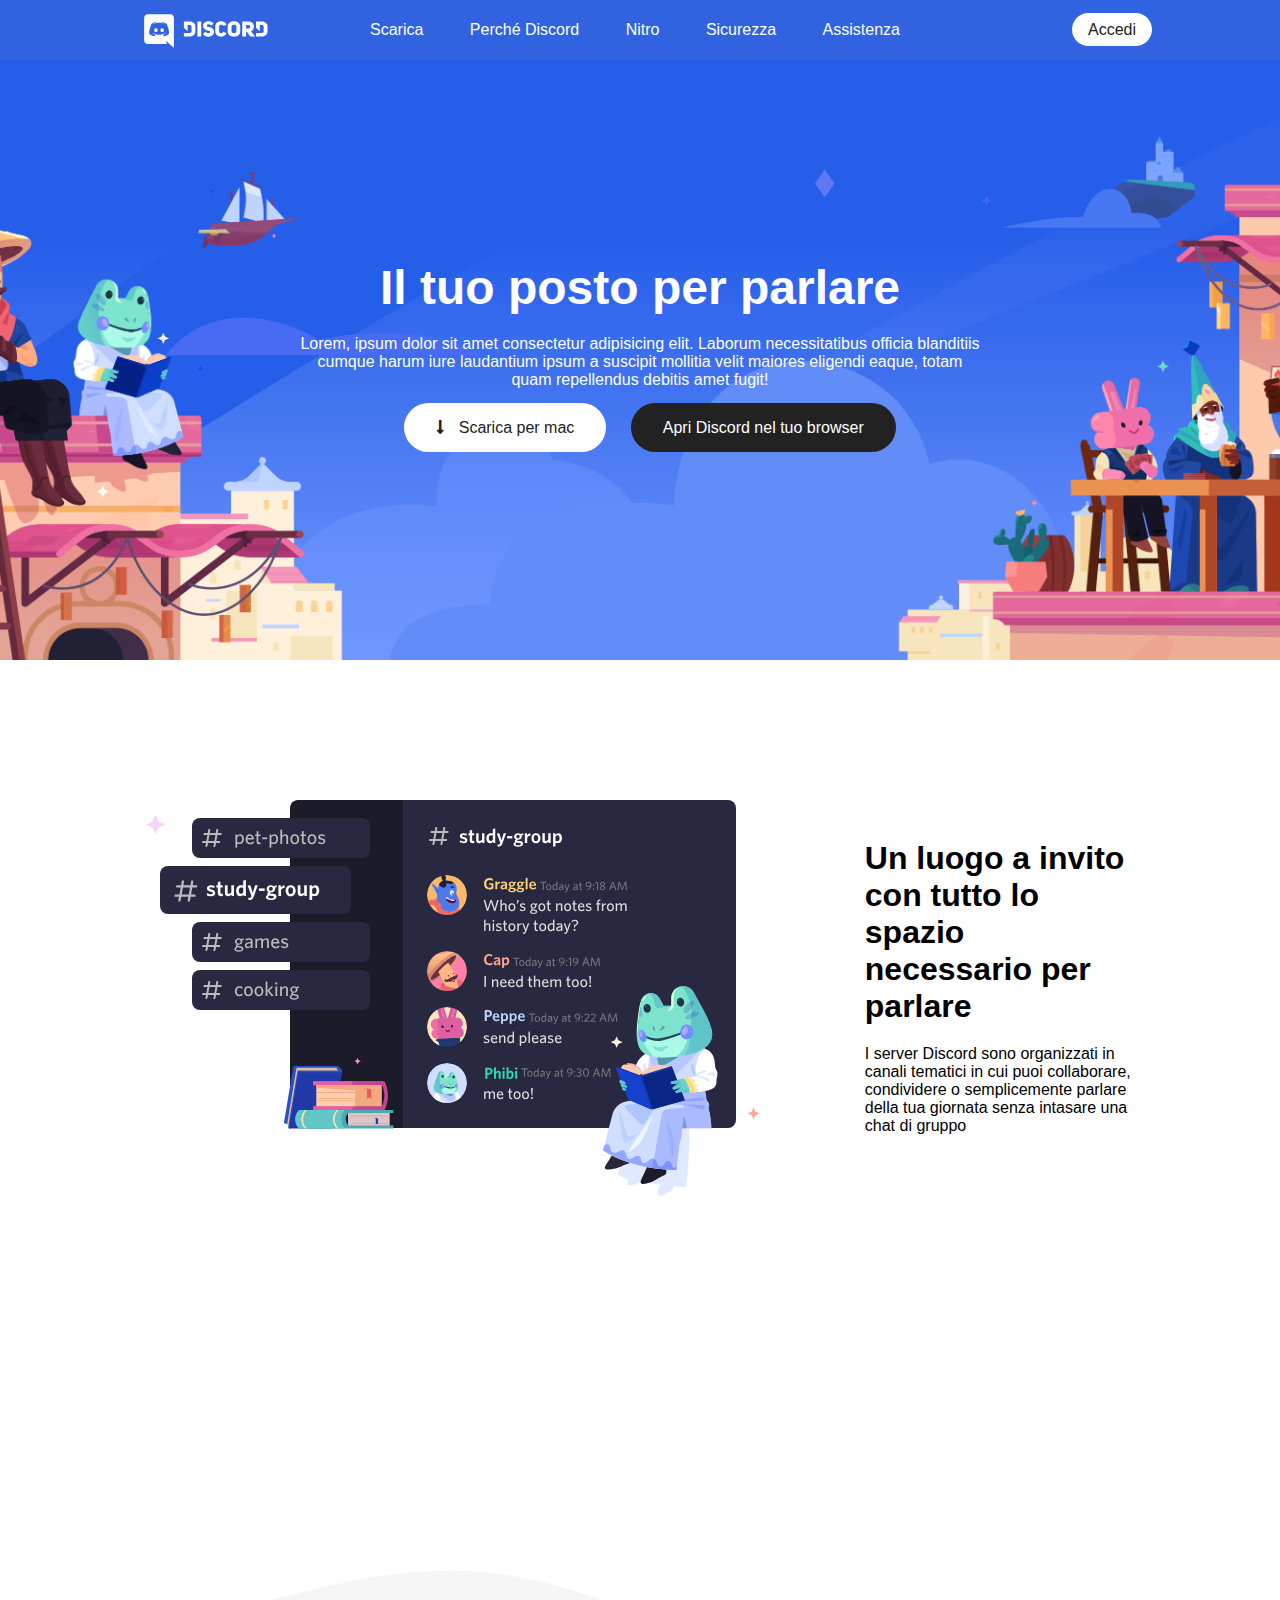
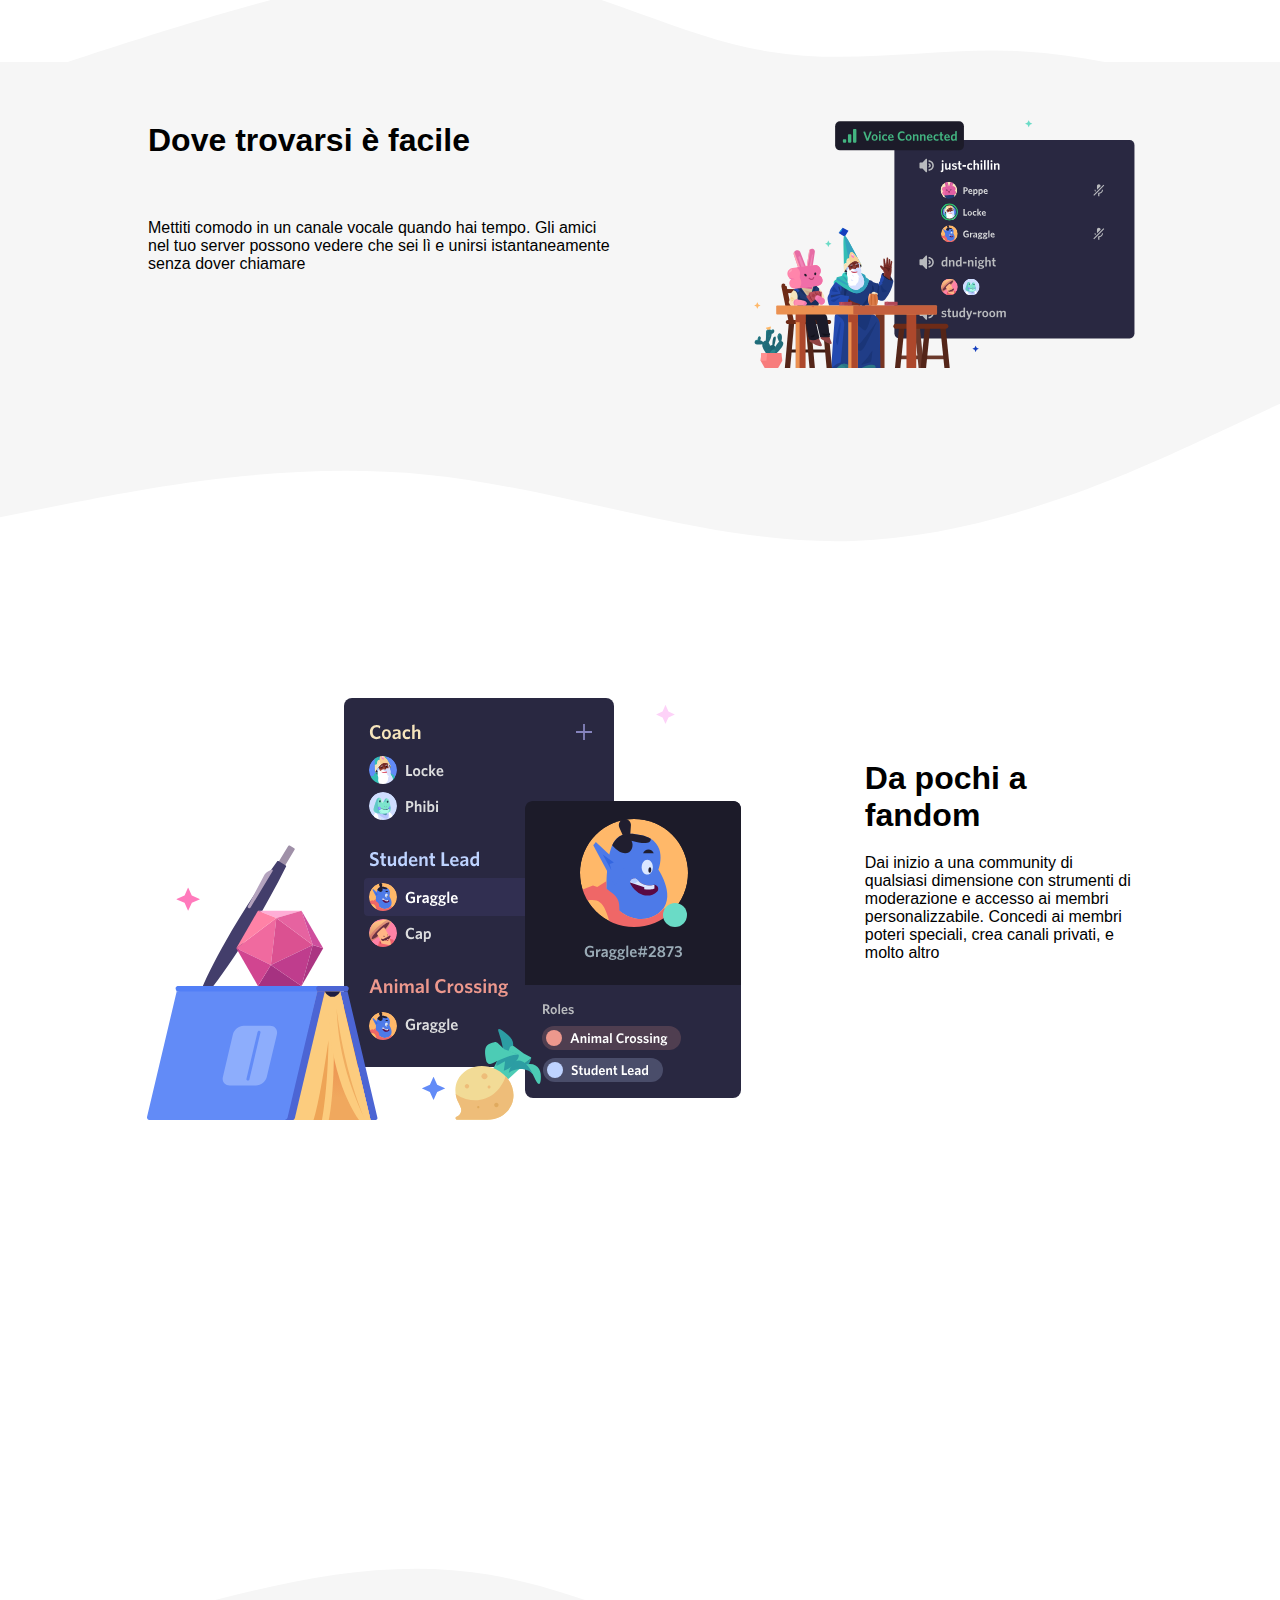
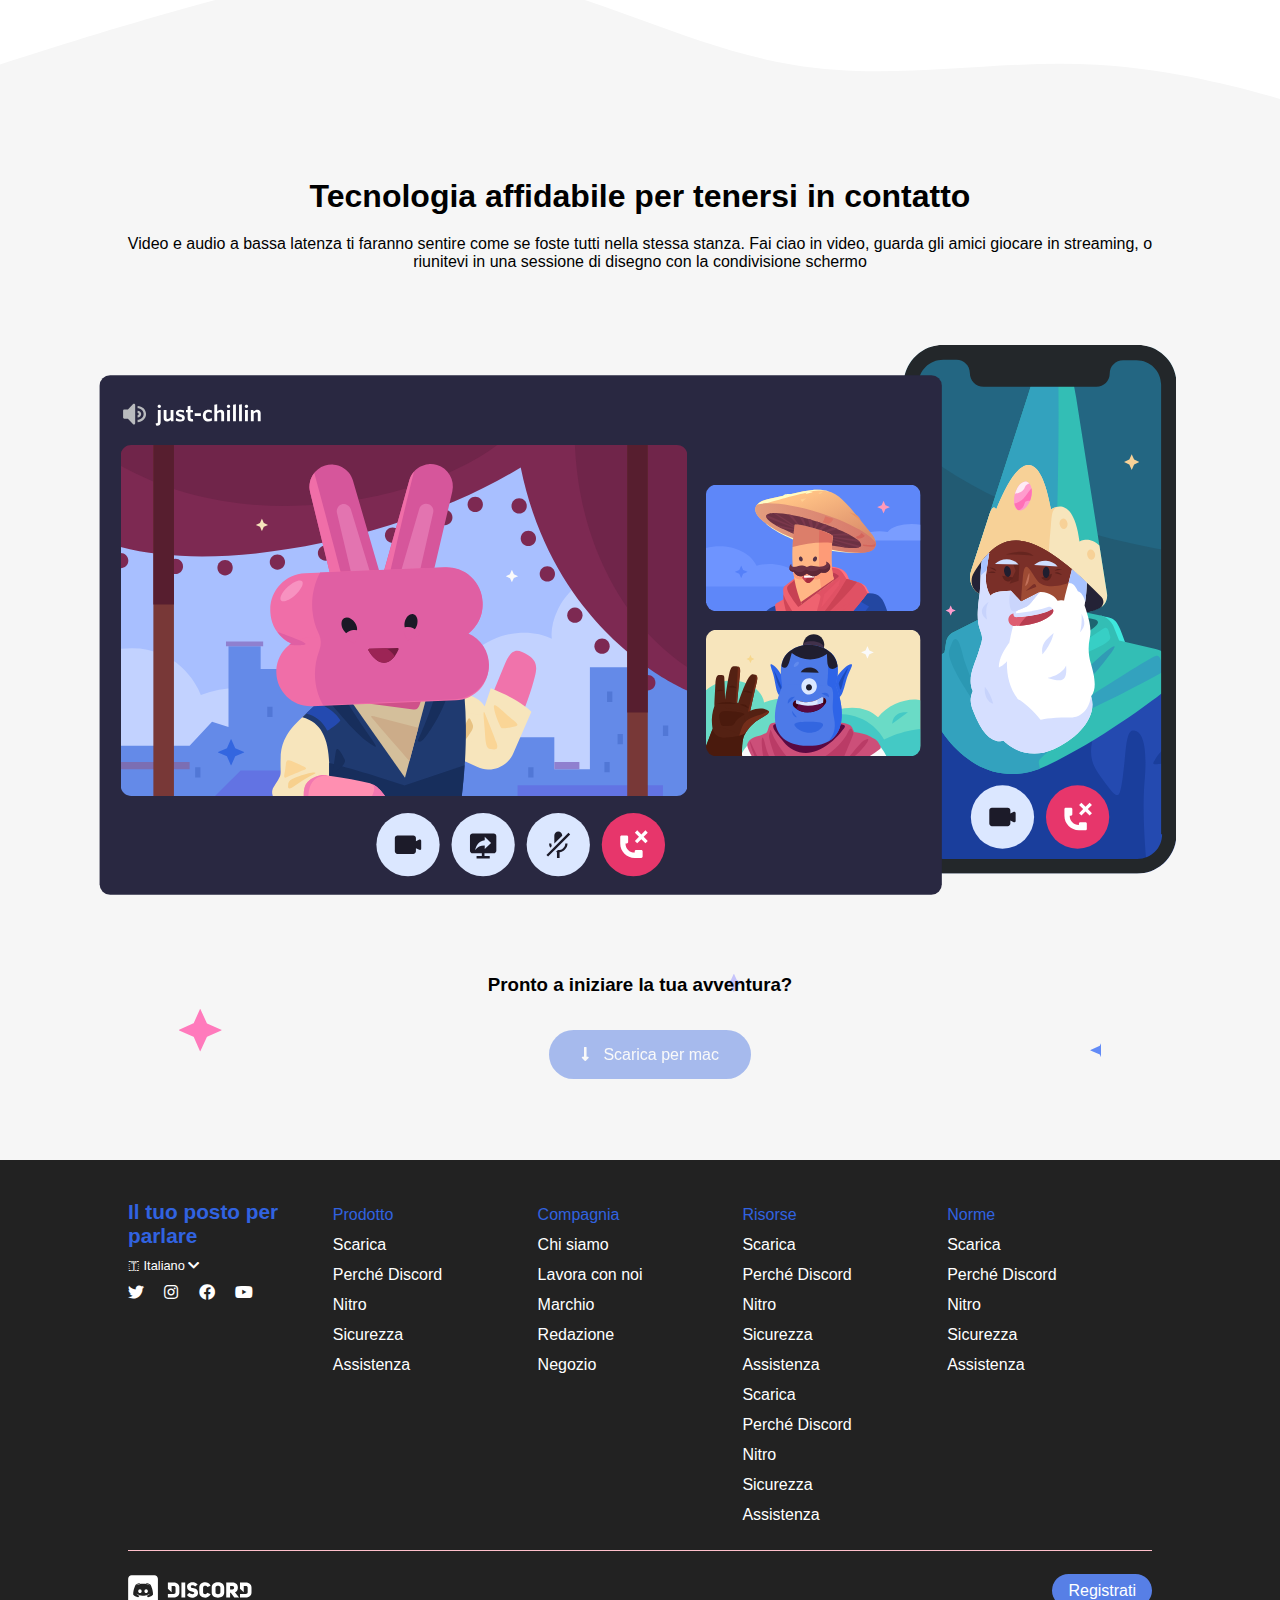
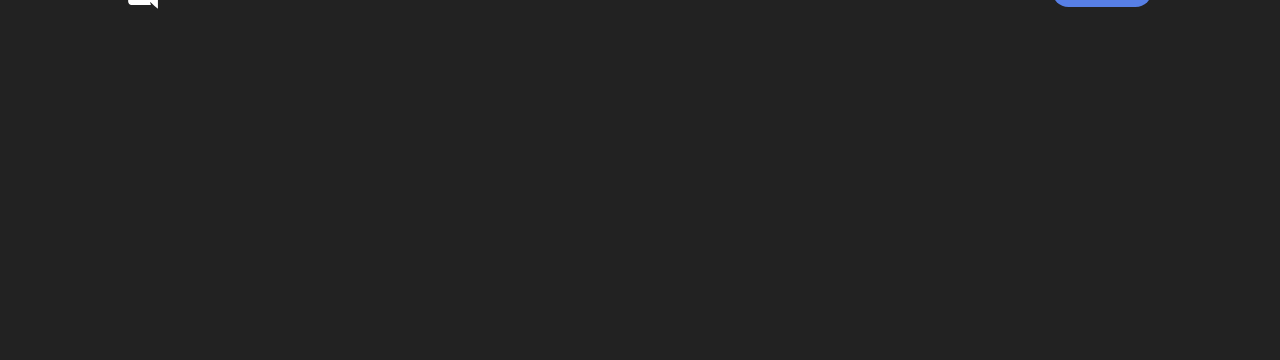
==== commit 86c93a42: "fine esercizio senza hover" ====
--- a/index.html
+++ b/index.html
@@ -1,17 +1,15 @@
 <!DOCTYPE html>
 <html lang="en">
-
 <head>
     <link rel="stylesheet" href="https://cdnjs.cloudflare.com/ajax/libs/font-awesome/5.15.4/css/all.min.css">
     <link rel="stylesheet" href="css/style.css">
     <meta charset="UTF-8">
     <meta http-equiv="X-UA-Compatible" content="IE=edge">
     <meta name="viewport" content="width=device-width, initial-scale=1.0">
-    <title>Discord correzione</title>
+    <title>Discord replica</title>
 </head>
-
 <body>
-
+    
     <!-- header  -->
     <header>
 
@@ -59,9 +57,7 @@
     <section id="jumbotron">
         <div class="container">
             <h1>Il tuo posto per parlare</h1>
-            <p>Lorem, ipsum dolor sit amet consectetur adipisicing elit. Laborum necessitatibus officia blanditiis
-                cumque harum iure laudantium ipsum a suscipit mollitia velit maiores eligendi eaque, totam quam
-                repellendus debitis amet fugit!</p>
+            <p>Lorem, ipsum dolor sit amet consectetur adipisicing elit. Laborum necessitatibus officia blanditiis cumque harum iure laudantium ipsum a suscipit mollitia velit maiores eligendi eaque, totam quam repellendus debitis amet fugit!</p>
             <div class="btn--big">
                 <a href="#"> <i class="fas fa-long-arrow-alt-down"></i>
                     Scarica per mac
@@ -81,16 +77,18 @@
         <section class="banner">
 
             <div class="container">
-
+                
                 <div class="banner__left">
                     <img src="img/item1.svg" alt="item-first">
                 </div>
                 <div class="banner__right">
-                    <h2>Scetter ahsjash hja hjah ahshja hsja hajsh </h2>
+                    <h2>
+                        Un luogo a invito con tutto lo spazio necessario per parlare
+                    </h2>
                     <p>
-                        Lorem ipsum dolor sit amet consectetur adipisicing elit. Ratione vel repellat neque? Ipsam
-                        placeat vero ex, eos, temporibus sint quibusdam iste ducimus quas cumque blanditiis non officiis
-                        ut corrupti nam!
+                        I server Discord sono organizzati in canali tematici in cui puoi collaborare, condividere o
+                        semplicemente parlare della
+                        tua giornata senza intasare una chat di gruppo
                     </p>
                 </div>
 
@@ -108,50 +106,50 @@
             <div class="colored">
 
                 <div class="container">
-
+        
                     <div class="banner__left">
-                        <h2>Scetter ahsjash hja hjah ahshja hsja hajsh </h2>
+                        <h2>
+                            Dove trovarsi è facile
+                        </h2>
                         <p>
-                            Lorem ipsum dolor sit amet consectetur adipisicing elit. Ratione vel repellat neque? Ipsam
-                            placeat vero
-                            ex, eos, temporibus sint quibusdam iste ducimus quas cumque blanditiis non officiis ut
-                            corrupti nam!
-                        </p>
+                            Mettiti comodo in un canale vocale quando hai tempo. Gli amici nel tuo server possono vedere che
+                            sei lì e unirsi
+                            istantaneamente senza dover chiamare
+                        </p>                    
                     </div>
                     <div class="banner__right inverted">
                         <img src="img/item2.svg" alt="item-second">
                     </div>
-
+        
                 </div>
             </div>
             <!-- seconda onda  -->
             <div class=" wave wave2">
                 <img src="img/wave2.svg" alt="wave-div">
             </div>
-
+                    
         </section>
-
+        
 
         <!-- terza sezione  -->
         <section class="banner">
-
+            
             <div class="container">
-
+        
                 <div class="banner__left">
                     <img src="img/item3.svg" alt="item-third">
                 </div>
                 <div class="banner__right">
-                    <h2>Scetter ahsjash hja hjah ahshja hsja hajsh </h2>
+                    <h2>Da pochi a fandom </h2>
                     <p>
-                        Lorem ipsum dolor sit amet consectetur adipisicing elit. Ratione vel repellat neque? Ipsam
-                        placeat vero
-                        ex, eos, temporibus sint quibusdam iste ducimus quas cumque blanditiis non officiis ut corrupti
-                        nam!
+                        Dai inizio a una community di qualsiasi dimensione con strumenti di moderazione e accesso ai
+                        membri personalizzabile.
+                        Concedi ai membri poteri speciali, crea canali privati, e molto altro
                     </p>
                 </div>
-
-            </div>
-
+        
+            </div>
+        
         </section>
 
         <!-- sezione banner bottom  -->
@@ -160,26 +158,24 @@
             <div class="wave">
                 <img src="img/wave.svg" alt="wave-div">
             </div>
-
+        
             <div class="colored">
-
+        
                 <div class="container">
-
+        
                     <div class="bottom__text">
                         <h2>Tecnologia affidabile per tenersi in contatto</h2>
                         <p>
-                            Video e audio a bassa latenza ti faranno sentire come se foste tutti nella stessa stanza.
-                            Fai ciao
+                            Video e audio a bassa latenza ti faranno sentire come se foste tutti nella stessa stanza. Fai ciao
                             in video, guarda gli
-                            amici giocare in streaming, o riunitevi in una sessione di disegno con la condivisione
-                            schermo
+                            amici giocare in streaming, o riunitevi in una sessione di disegno con la condivisione schermo
                         </p>
                     </div>
-
+                    
                     <div class="bottom__img">
                         <img src="img/item4-big.svg" alt="">
                     </div>
-
+                    
                     <div class="bottom__download">
                         <h3>Pronto a iniziare la tua avventura?</h3>
                         <div class="btn--big btn--blue">
@@ -189,11 +185,11 @@
                             </a>
                         </div>
                     </div>
-
-                </div>
-
-            </div>
-
+        
+                </div>
+
+            </div>
+            
         </section>
 
     </main>
@@ -206,18 +202,18 @@
             <div class="clearfix">
 
                 <div class="col col--link">
-
+                
                     <h4>Il tuo posto per parlare</h4>
-
+                
                     <div id="lang">
                         <span>
                             &#x1F1F9; Italiano <i class="fas fa-chevron-down"></i>
                         </span>
                     </div>
-
+                
                     <div id="social">
                         <ul>
-
+                
                             <li>
                                 <a href="#">
                                     <i class="fab fa-twitter"></i>
@@ -238,12 +234,12 @@
                                     <i class="fab fa-youtube"></i>
                                 </a>
                             </li>
-
+                
                         </ul>
                     </div>
-
-                </div>
-
+                
+                </div>
+                
                 <!-- inizio colonne a lista  -->
                 <div class="col col--list">
                     <ul>
@@ -265,7 +261,7 @@
                         </li>
                     </ul>
                 </div>
-
+                
                 <div class="col col--list">
                     <ul>
                         <li class="list__title">Compagnia</li>
@@ -286,7 +282,7 @@
                         </li>
                     </ul>
                 </div>
-
+                
                 <div class="col col--list">
                     <ul>
                         <li class="list__title">Risorse</li>
@@ -322,7 +318,7 @@
                         </li>
                     </ul>
                 </div>
-
+                
                 <div class="col col--list">
                     <ul>
                         <li class="list__title">Norme</li>
@@ -344,7 +340,7 @@
                     </ul>
                 </div>
                 <!-- fine colonne a lista  -->
-
+                
                 <!-- nav footer  -->
                 <nav class="nav__footer">
                     <div class="footer__logo">
@@ -364,5 +360,4 @@
     </footer>
 
 </body>
-
 </html>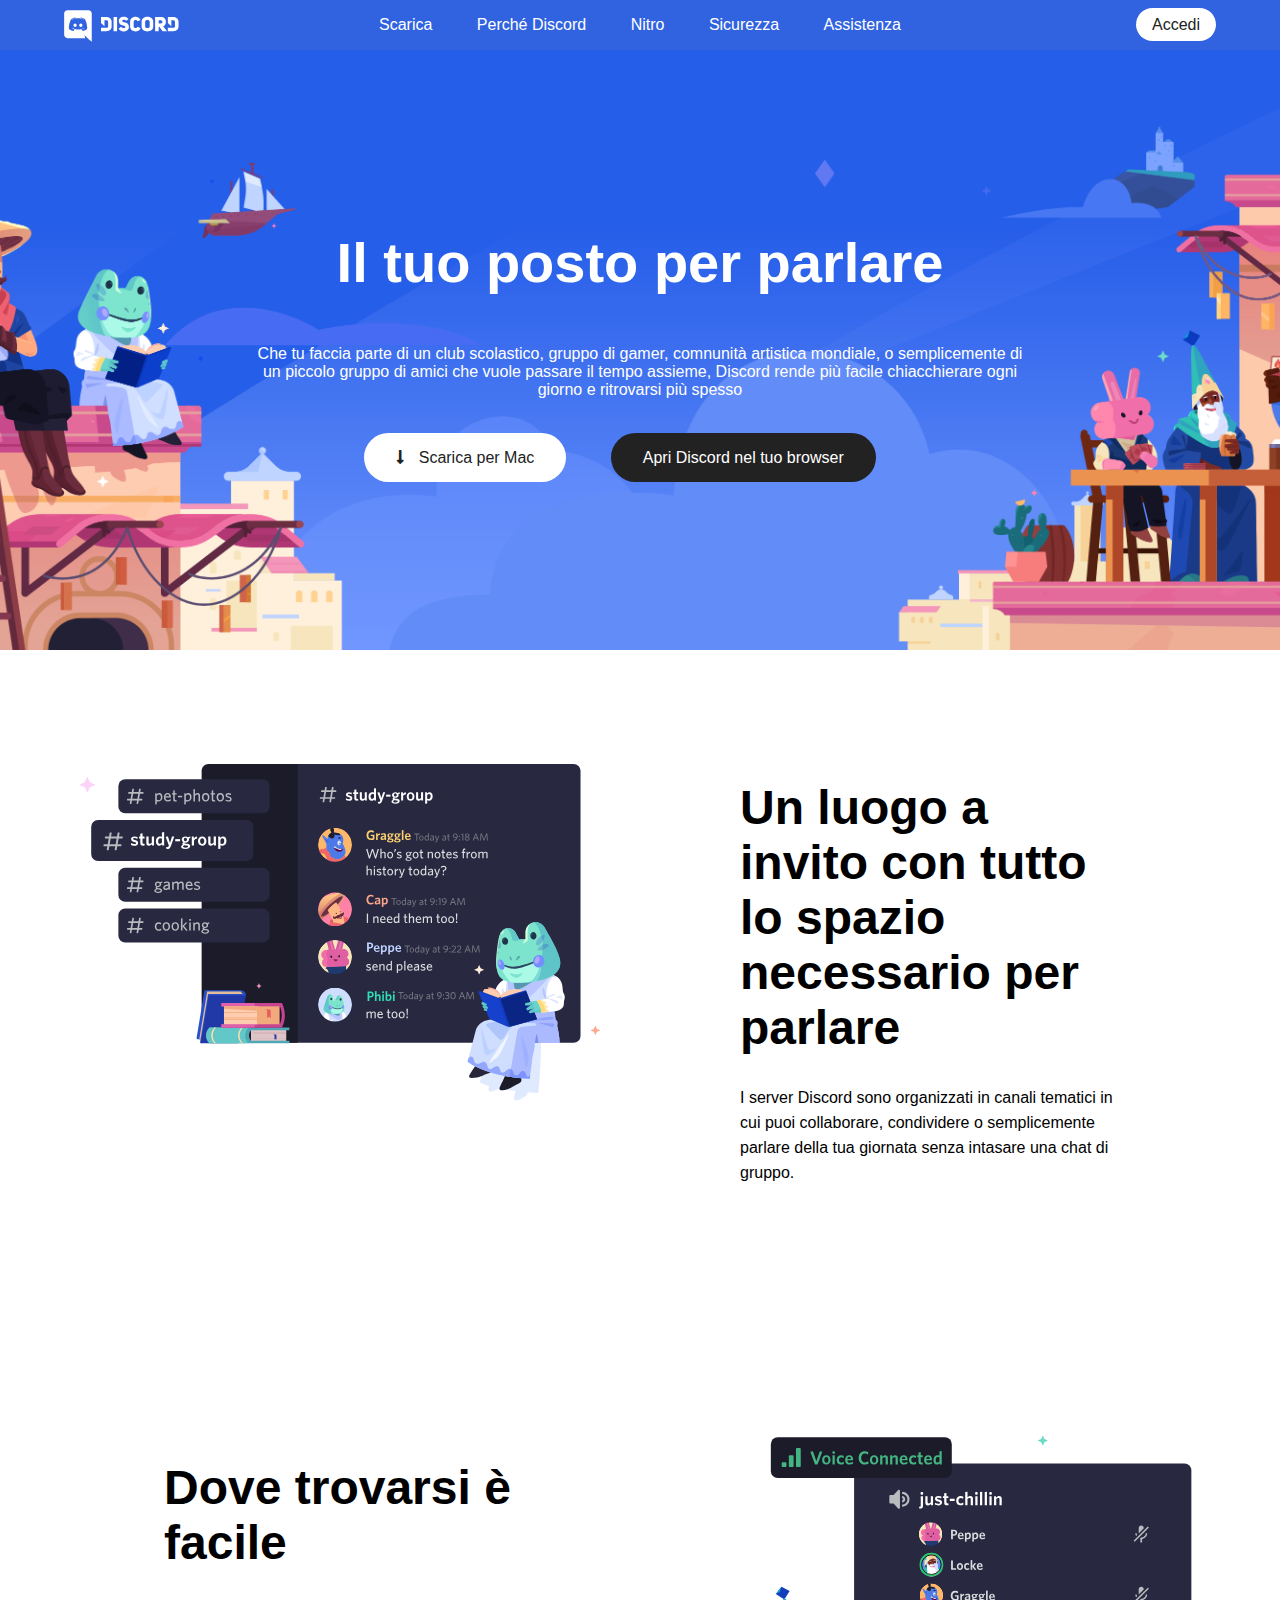
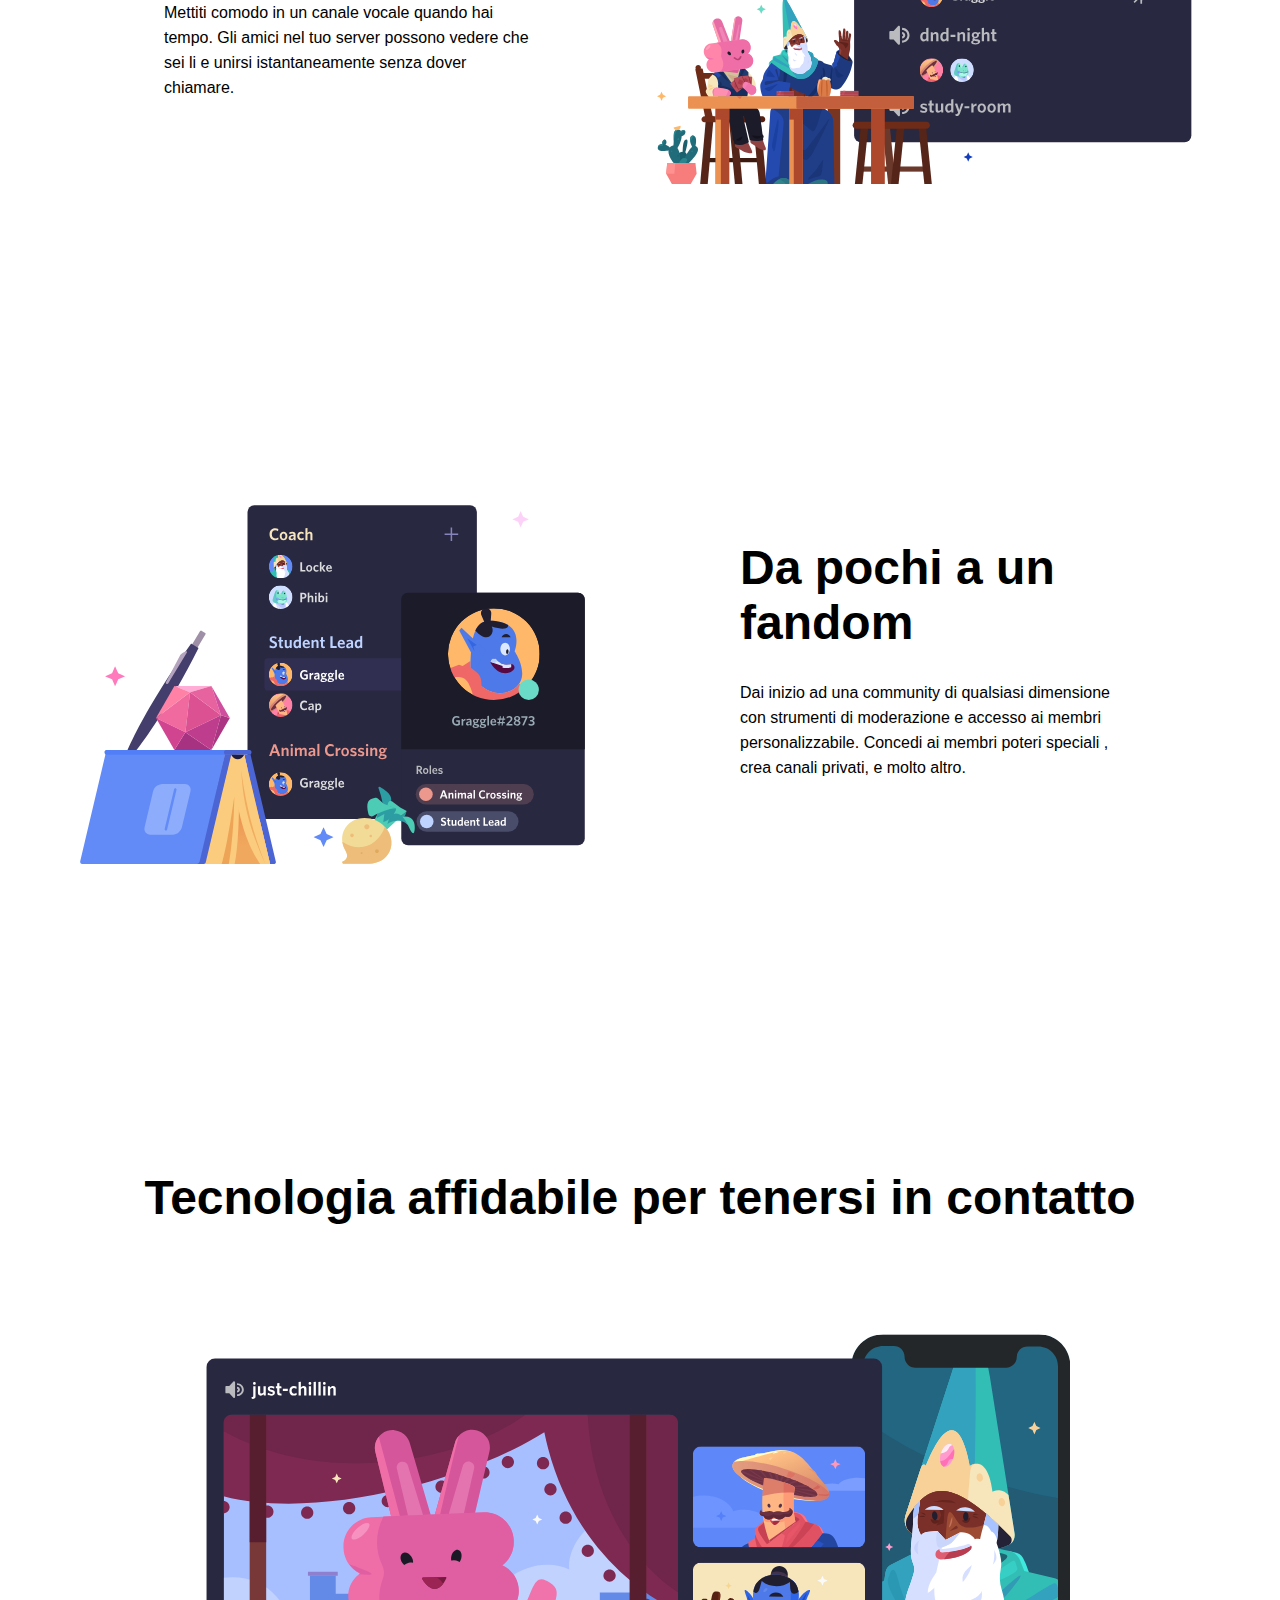
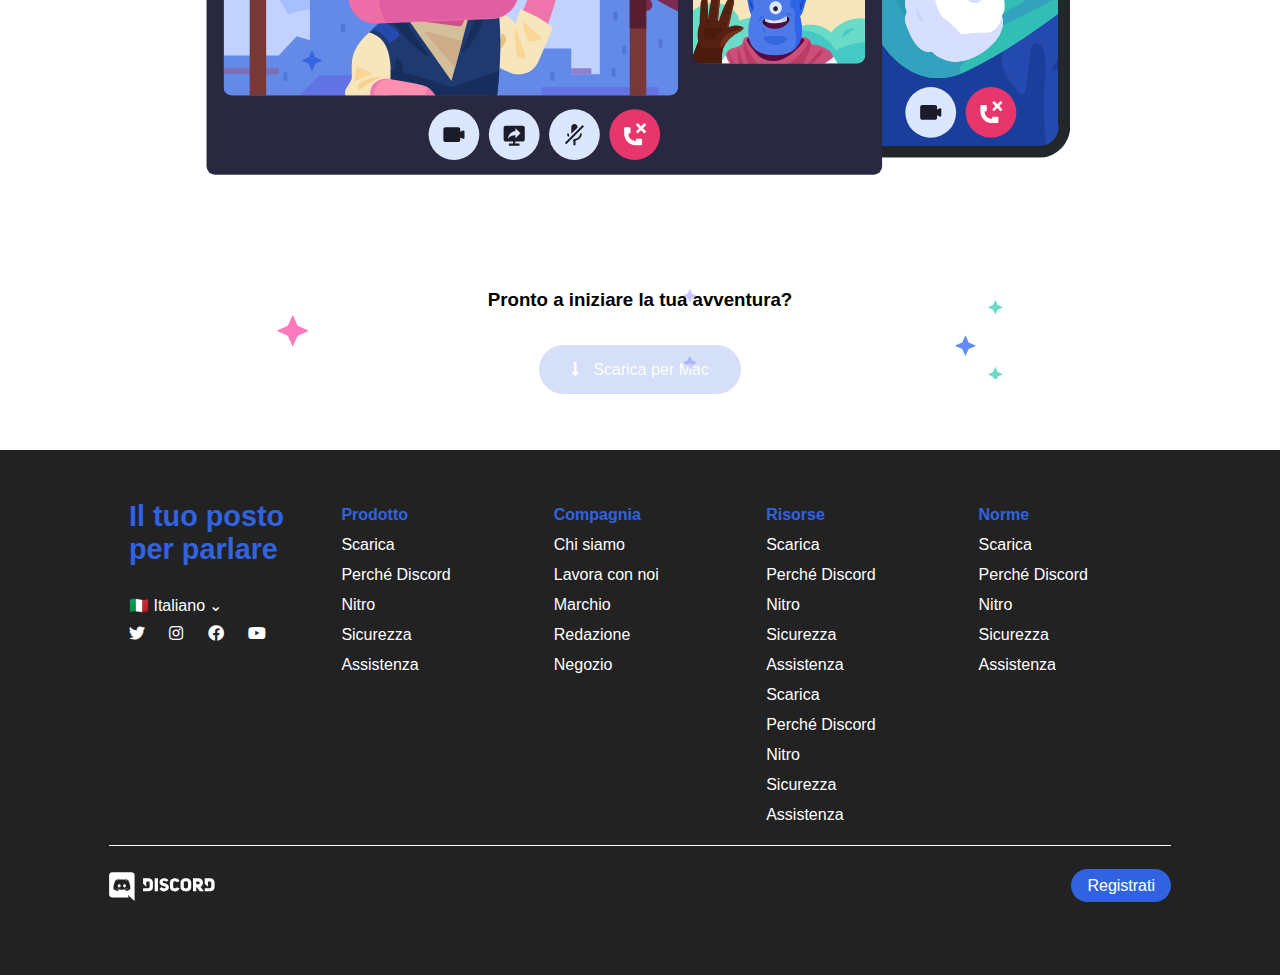
==== commit 59e8aba7: "Fine esercizio 2.0" ====
--- a/index.html
+++ b/index.html
@@ -1,29 +1,28 @@
 <!DOCTYPE html>
 <html lang="en">
+
 <head>
     <link rel="stylesheet" href="https://cdnjs.cloudflare.com/ajax/libs/font-awesome/5.15.4/css/all.min.css">
     <link rel="stylesheet" href="css/style.css">
     <meta charset="UTF-8">
     <meta http-equiv="X-UA-Compatible" content="IE=edge">
     <meta name="viewport" content="width=device-width, initial-scale=1.0">
-    <title>Discord replica</title>
+    <title>Debug discord</title>
 </head>
+
 <body>
-    
-    <!-- header  -->
+
     <header>
 
-        <div class="container">
-
-            <!-- logo discord  -->
-            <div class="logo">
-                <a href="#">
-                    <img src="img/logo.svg" alt="disc-logo">
-                </a>
-            </div>
-
-            <!-- barra nav  -->
-            <nav>
+        <div class="clearfix container-nav">
+
+            <!-- logo  -->
+            <div class="logo float-left">
+                <img src="img/logo.svg" alt="header-logo">
+            </div>
+
+            <!-- navbar  -->
+            <nav id="header-nav" class="float-left">
                 <ul>
                     <li>
                         <a href="#">Scarica</a>
@@ -32,7 +31,7 @@
                         <a href="#">Perché Discord</a>
                     </li>
                     <li>
-                        <a href="#">Nitro</a>
+                        <a href=à"">Nitro</a>
                     </li>
                     <li>
                         <a href="#">Sicurezza</a>
@@ -43,321 +42,280 @@
                 </ul>
             </nav>
 
-            <!-- bottone accedi  -->
-            <div class="btn">
+            <!-- btn header  -->
+            <div class="btn-min float-right">
                 <a href="#">Accedi</a>
             </div>
 
         </div>
 
     </header>
-    <!-- fine header  -->
-
-    <!-- jumbotron  -->
-    <section id="jumbotron">
-        <div class="container">
-            <h1>Il tuo posto per parlare</h1>
-            <p>Lorem, ipsum dolor sit amet consectetur adipisicing elit. Laborum necessitatibus officia blanditiis cumque harum iure laudantium ipsum a suscipit mollitia velit maiores eligendi eaque, totam quam repellendus debitis amet fugit!</p>
-            <div class="btn--big">
-                <a href="#"> <i class="fas fa-long-arrow-alt-down"></i>
-                    Scarica per mac
-                </a>
-            </div>
-            <div class="btn--big btn--black">
-                <a href="#">Apri Discord nel tuo browser</a>
-            </div>
+
+
+    <!-- jumbotron -->
+    <div id="jumbotron">
+
+        <div class="container-min">
+
+            <h1 class="mrg-btm-50">Il tuo posto per parlare</h1>
+            <p class="mrg-btm-50">Che tu faccia parte di un club scolastico, gruppo di gamer, comnunità artistica
+                mondiale, o semplicemente di un piccolo gruppo di amici che vuole passare il tempo assieme, Discord
+                rende più facile chiacchierare ogni giorno e ritrovarsi più spesso</p>
+
+            <!-- buttons jumbotron -->
+            <div class="btn-big">
+                <a href="#"> <i class="fas fa-long-arrow-alt-down"></i> Scarica per Mac</a>
+            </div>
+
+            <div class="btn-big btn-black">
+                <a href="#"> Apri Discord nel tuo browser</a>
+            </div>
+
         </div>
-    </section>
+
+    </div>
     <!-- fine jumbotron  -->
 
     <!-- main  -->
     <main>
 
-        <!-- prima sezione  -->
-        <section class="banner">
-
-            <div class="container">
-                
-                <div class="banner__left">
-                    <img src="img/item1.svg" alt="item-first">
+        <!-- prima sezione main  -->
+        <section class="container clearfix">
+
+            <div class="float-left w-50">
+                <img src="img/item1.svg" alt="sec1-img">
+            </div>
+            <div class="float-right w-50 pd-50-100">
+                <h2 class="mrg-btm-30"> Un luogo a invito con tutto lo spazio necessario per parlare</h2>
+                <p>
+                    I server Discord sono organizzati in canali tematici in cui puoi collaborare, condividere o semplicemente parlare della tua giornata senza intasare una chat di gruppo.
+                </p>
+            </div>
+
+        </section>
+        <!-- fine prima sezione main  -->
+
+        <!-- seconda sezione main  -->
+        <section class="container clearfix">
+
+            <div class="float-left w-50 pd-50-100">
+                <h2 class="mrg-btm-30">
+                    Dove trovarsi è facile
+                </h2>
+                <p>
+                    Mettiti comodo in un canale vocale quando hai tempo. Gli amici nel tuo server possono vedere che sei li e unirsi istantaneamente senza dover chiamare.
+                </p>
+            </div>
+            <div class="float-right w-50">
+                <img src="img/item2.svg" alt="sect2-img">
+            </div>
+        </section>
+        <!-- fine seconda sezione main  -->
+
+        <!-- terza sezione main  -->
+        <section class="container clearfix">
+
+            <div class="float-left w-50">
+                <img src="img/item3.svg" alt="sect2-img">
+
+            </div>
+            <div class="float-right w-50 pd-50-100">
+                <h2 class="mrg-btm-30">
+                    Da pochi a un fandom
+                </h2>
+                <p>
+                    Dai inizio ad una community di qualsiasi dimensione con strumenti di moderazione e accesso ai membri personalizzabile. Concedi ai membri poteri speciali , crea canali privati, e molto altro.
+                </p>
+            </div>
+
+        </section>
+
+        <!-- sezione bottom  -->
+        <section id="section-bottom" class="container-plus">
+
+            <h2 class=" mrg-btm-50">Tecnologia affidabile per tenersi in contatto</h2>
+            <img src="img/item4-big.svg" alt="">
+            <div class="start-adventure">
+                <h3 class="mrg-btm-50">Pronto a iniziare la tua avventura?</h3>
+                <div class="btn-big btn-blue">
+                    <a href="#"><i class="fas fa-long-arrow-alt-down"></i> Scarica per Mac</a>
                 </div>
-                <div class="banner__right">
-                    <h2>
-                        Un luogo a invito con tutto lo spazio necessario per parlare
-                    </h2>
-                    <p>
-                        I server Discord sono organizzati in canali tematici in cui puoi collaborare, condividere o
-                        semplicemente parlare della
-                        tua giornata senza intasare una chat di gruppo
-                    </p>
-                </div>
-
             </div>
 
         </section>
-
-        <!-- seconda sezione  invertite img txt -->
-        <section class="banner ">
-            <!-- wave altezze 20% e classe di servizio colored per il resto del bg  -->
-            <div class="wave">
-                <img src="img/wave.svg" alt="wave-div">
-            </div>
-
-            <div class="colored">
-
-                <div class="container">
-        
-                    <div class="banner__left">
-                        <h2>
-                            Dove trovarsi è facile
-                        </h2>
-                        <p>
-                            Mettiti comodo in un canale vocale quando hai tempo. Gli amici nel tuo server possono vedere che
-                            sei lì e unirsi
-                            istantaneamente senza dover chiamare
-                        </p>                    
-                    </div>
-                    <div class="banner__right inverted">
-                        <img src="img/item2.svg" alt="item-second">
-                    </div>
-        
-                </div>
-            </div>
-            <!-- seconda onda  -->
-            <div class=" wave wave2">
-                <img src="img/wave2.svg" alt="wave-div">
-            </div>
-                    
-        </section>
-        
-
-        <!-- terza sezione  -->
-        <section class="banner">
-            
-            <div class="container">
-        
-                <div class="banner__left">
-                    <img src="img/item3.svg" alt="item-third">
-                </div>
-                <div class="banner__right">
-                    <h2>Da pochi a fandom </h2>
-                    <p>
-                        Dai inizio a una community di qualsiasi dimensione con strumenti di moderazione e accesso ai
-                        membri personalizzabile.
-                        Concedi ai membri poteri speciali, crea canali privati, e molto altro
-                    </p>
-                </div>
-        
-            </div>
-        
-        </section>
-
-        <!-- sezione banner bottom  -->
-        <section class="banner banner--bottom ">
-            <!-- wave altezze 20% e classe di servizio colored per il resto del bg  -->
-            <div class="wave">
-                <img src="img/wave.svg" alt="wave-div">
-            </div>
-        
-            <div class="colored">
-        
-                <div class="container">
-        
-                    <div class="bottom__text">
-                        <h2>Tecnologia affidabile per tenersi in contatto</h2>
-                        <p>
-                            Video e audio a bassa latenza ti faranno sentire come se foste tutti nella stessa stanza. Fai ciao
-                            in video, guarda gli
-                            amici giocare in streaming, o riunitevi in una sessione di disegno con la condivisione schermo
-                        </p>
-                    </div>
-                    
-                    <div class="bottom__img">
-                        <img src="img/item4-big.svg" alt="">
-                    </div>
-                    
-                    <div class="bottom__download">
-                        <h3>Pronto a iniziare la tua avventura?</h3>
-                        <div class="btn--big btn--blue">
-                            <a href="#">
-                                <i class="fas fa-long-arrow-alt-down"></i>
-                                Scarica per mac
-                            </a>
-                        </div>
-                    </div>
-        
-                </div>
-
-            </div>
-            
-        </section>
+        <!-- fine sezione bottom  -->
 
     </main>
     <!-- fine main  -->
 
     <!-- footer  -->
     <footer>
-        <div class="container">
-            <!-- div per clearfix  -->
+
+        <div class="ft-container">
+
             <div class="clearfix">
 
-                <div class="col col--link">
-                
-                    <h4>Il tuo posto per parlare</h4>
-                
-                    <div id="lang">
-                        <span>
-                            &#x1F1F9; Italiano <i class="fas fa-chevron-down"></i>
-                        </span>
-                    </div>
-                
-                    <div id="social">
-                        <ul>
-                
-                            <li>
-                                <a href="#">
-                                    <i class="fab fa-twitter"></i>
-                                </a>
-                            </li>
-                            <li>
-                                <a href="#">
-                                    <i class="fab fa-instagram"></i>
-                                </a>
-                            </li>
-                            <li>
-                                <a href="#">
-                                    <i class="fab fa-facebook"></i>
-                                </a>
-                            </li>
-                            <li>
-                                <a href="#">
-                                    <i class="fab fa-youtube"></i>
-                                </a>
-                            </li>
-                
-                        </ul>
-                    </div>
-                
+                <!-- ftcol-left  -->
+                <nav class=" ftcol-left float-left">
+                    <h4 class="mrg-btm-30">Il tuo posto per parlare</h4>
+                    <span> 🇮🇹 Italiano &#8964;</span>
+                    <ul>
+                        <li>
+                            <a href="#"><i class="fab fa-twitter"></i></a>
+                        </li>
+                        <li>
+                            <a href="#"><i class="fab fa-instagram"></i></a>
+                        </li>
+                        <li>
+                            <a href="#"><i class="fab fa-facebook"></i></a>
+                        </li>
+                        <li>
+                            <a href="#"><i class="fab fa-youtube"></i></a>
+                        </li>
+                    </ul>
+                </nav>
+
+                <!-- ftcol-right -->
+
+                <!-- prima lista  -->
+                <nav class="ftcol-right float-left">
+
+                    <ul>
+                        <li>
+                            <h4>Prodotto</h4>
+                        </li>
+                        <li>
+                            <a href="#">Scarica</a>
+                        </li>
+                        <li>
+                            <a href="#">Perché Discord</a>
+                        </li>
+                        <li>
+                            <a href="#">Nitro</a>
+                        </li>
+                        <li>
+                            <a href="#">Sicurezza</a>
+                        </li>
+                        <li>
+                            <a href="#">Assistenza</a>
+                        </li>
+                    </ul>
+
+                </nav>
+
+                <!-- seconda lista  -->
+                <nav class="ftcol-right float-left">
+
+                    <ul>
+                        <li>
+                            <h4>Compagnia</h4>
+                        </li>
+                        <li>
+                            <a href="#">Chi siamo</a>
+                        </li>
+                        <li>
+                            <a href="#">Lavora con noi</a>
+                        </li>
+                        <li>
+                            <a href="#">Marchio</a>
+                        </li>
+                        <li>
+                            <a href="#">Redazione</a>
+                        </li>
+                        <li>
+                            <a href="#">Negozio</a>
+                        </li>
+                    </ul>
+
+                </nav>
+
+                <!-- terza lista  -->
+                <nav class="ftcol-right float-left">
+
+                    <ul>
+                        <li>
+                            <h4>Risorse</h4>
+                        </li>
+                        <li>
+                            <a href="#">Scarica</a>
+                        </li>
+                        <li>
+                            <a href="#">Perché Discord</a>
+                        </li>
+                        <li>
+                            <a href="#">Nitro</a>
+                        </li>
+                        <li>
+                            <a href="#">Sicurezza</a>
+                        </li>
+                        <li>
+                            <a href="#">Assistenza</a>
+                        </li>
+                        <li>
+                            <a href="#">Scarica</a>
+                        </li>
+                        <li>
+                            <a href="#">Perché Discord</a>
+                        </li>
+                        <li>
+                            <a href="#">Nitro</a>
+                        </li>
+                        <li>
+                            <a href="#">Sicurezza</a>
+                        </li>
+                        <li>
+                            <a href="#">Assistenza</a>
+                        </li>
+                    </ul>
+
+                </nav>
+
+                <!-- quarta lista  -->
+                <nav class="ftcol-right float-left">
+
+                    <ul>
+                        <li>
+                            <h4>Norme</h4>
+                        </li>
+                        <li>
+                            <a href="#">Scarica</a>
+                        </li>
+                        <li>
+                            <a href="#">Perché Discord</a>
+                        </li>
+                        <li>
+                            <a href="#">Nitro</a>
+                        </li>
+                        <li>
+                            <a href="#">Sicurezza</a>
+                        </li>
+                        <li>
+                            <a href="#">Assistenza</a>
+                        </li>
+                    </ul>
+
+                </nav>
+
+            </div>
+
+            <!-- bottom nav  -->
+            <div id="bottom-nav" class="clearfix mrg-top-15">
+
+                <div class="logo float-left">
+                    <img src="img/logo.svg" alt="footer-logo">
                 </div>
-                
-                <!-- inizio colonne a lista  -->
-                <div class="col col--list">
-                    <ul>
-                        <li class="list__title">Prodotto</li>
-                        <li>
-                            <a href="#">Scarica</a>
-                        </li>
-                        <li>
-                            <a href="#">Perché Discord</a>
-                        </li>
-                        <li>
-                            <a href="#">Nitro</a>
-                        </li>
-                        <li>
-                            <a href="#">Sicurezza</a>
-                        </li>
-                        <li>
-                            <a href="#">Assistenza</a>
-                        </li>
-                    </ul>
+
+                <div class="btn-min btn-blue float-right">
+                    <a href="#">Registrati</a>
                 </div>
-                
-                <div class="col col--list">
-                    <ul>
-                        <li class="list__title">Compagnia</li>
-                        <li>
-                            <a href="#">Chi siamo</a>
-                        </li>
-                        <li>
-                            <a href="#">Lavora con noi</a>
-                        </li>
-                        <li>
-                            <a href="#">Marchio</a>
-                        </li>
-                        <li>
-                            <a href="#">Redazione</a>
-                        </li>
-                        <li>
-                            <a href="#">Negozio</a>
-                        </li>
-                    </ul>
-                </div>
-                
-                <div class="col col--list">
-                    <ul>
-                        <li class="list__title">Risorse</li>
-                        <li>
-                            <a href="#">Scarica</a>
-                        </li>
-                        <li>
-                            <a href="#">Perché Discord</a>
-                        </li>
-                        <li>
-                            <a href="#">Nitro</a>
-                        </li>
-                        <li>
-                            <a href="#">Sicurezza</a>
-                        </li>
-                        <li>
-                            <a href="#">Assistenza</a>
-                        </li>
-                        <li>
-                            <a href="#">Scarica</a>
-                        </li>
-                        <li>
-                            <a href="#">Perché Discord</a>
-                        </li>
-                        <li>
-                            <a href="#">Nitro</a>
-                        </li>
-                        <li>
-                            <a href="#">Sicurezza</a>
-                        </li>
-                        <li>
-                            <a href="#">Assistenza</a>
-                        </li>
-                    </ul>
-                </div>
-                
-                <div class="col col--list">
-                    <ul>
-                        <li class="list__title">Norme</li>
-                        <li>
-                            <a href="#">Scarica</a>
-                        </li>
-                        <li>
-                            <a href="#">Perché Discord</a>
-                        </li>
-                        <li>
-                            <a href="#">Nitro</a>
-                        </li>
-                        <li>
-                            <a href="#">Sicurezza</a>
-                        </li>
-                        <li>
-                            <a href="#">Assistenza</a>
-                        </li>
-                    </ul>
-                </div>
-                <!-- fine colonne a lista  -->
-                
-                <!-- nav footer  -->
-                <nav class="nav__footer">
-                    <div class="footer__logo">
-                        <a href="#">
-                            <img src="img/logo.svg" alt="discord-logo">
-                        </a>
-                    </div>
-                    <div class="btn">
-                        <a href="#">Registrati</a>
-                    </div>
-                </nav>
 
             </div>
 
         </div>
 
     </footer>
+    <!-- fine footer  -->
 
 </body>
+
 </html>--- a/css/style.css
+++ b/css/style.css
@@ -5,356 +5,306 @@
     font-family: Arial, Helvetica, sans-serif;
 }
 
-/* container  */
+/* generali  */
+
+    /* float & clearfix  */
+.clearfix:after{
+    display: table;
+    content: "";
+    clear: both;
+} 
+
+.float-left{
+    float: left;
+}
+
+.float-right{
+    float: right;
+}
+
+    /* container  */
 .container{
-    width: 80%;
+    width: 90%;
     max-width: 1180px;
-    margin: auto; 
-    padding: 40px 0px;   
-}
-
-
-
-/* btn  */
-.btn{
-    width: 20%;
-    height: 100%;
-    float: right;
-    
-}
-.btn a{
-    text-decoration: none;
-    color: #222;
-    background-color: white;
-    border-radius: 40px;
-    padding: 8px 16px;
-}
-
-.btn--big{
-    display: inline-block;
-    margin-left: 20px;
-}
-
-.btn--big a{
-    text-decoration: none;
-    color: #222;
-    background-color: white;
-    border-radius: 40px;
-    padding: 16px 32px;
-}
-
-.btn--big i{
-    margin-right: 10px;
-}
-
-.btn--big.btn--black a{
-    background-color: #222;
-    color: #fff;
-}
-
-.btn--big.btn--blue a{
-    background-color: #3163e0;
-    opacity: 0.4;
-    color: #fff;
-}
-
-/* wave  */
-.wave{
-    width: 100%;
-    height: 26%;
-}
-
-.wave img{
-    width: 100%;
-    height: 100%;
-    object-fit: cover;
-}
-
-
-/* header  */
-header{
-    background-color: #3163E0;
-    width: 100%;
-}
-
-
-
-header .container{
-    height: 60px;
-    padding: 0;
-}
-
-
-/* logo  */
+    height: 600px;
+    min-height: 600px;
+    margin: 80px auto;   
+}
+
+.container-nav{    
+    margin: auto;
+    width: 90%;
+    max-width: 1180px;
+}
+
+.container-plus{
+    width: 95%;
+    max-width: 1380px;
+    height: 800px;
+    min-height: 800px;
+    margin: 80px auto;
+}
+
+.container-min{
+    width: 90%;
+    max-width: 780px;
+    margin: auto;
+    padding: 180px 0px;
+}
+
+.ft-container{
+    margin: 0px auto;
+    width: 90%;
+    max-width: 1180px;
+}
+
+    /* width  */
+.w-50{
+    width: 50%;
+}
+
+    /* logo  */
 .logo{
     width: 20%;
     height: 100%;
-    line-height: 60px;
-    float: left;
-}
-
-.logo a{
+}
+
+.logo img{
+    width: 50%;
+    height: 100%;
+    object-fit: contain;
+    vertical-align: middle;
+}
+
+    /* btn  */
+.btn-big{
     display: inline-block;
-    padding: 0px 16px;
-}
-
-.logo img{
-    width: 100%;
-    vertical-align: middle;
-}
-
-/* nav header  */
-nav{
+}
+
+.btn-big a{
+    padding: 16px 32px;
+    background-color:#fff;
+    text-decoration: none;
+    color: #222;
+    border-radius: 40px;
+}
+
+.btn-big i{
+    margin-right: 10px;
+}
+
+.btn-min a{
+    padding: 8px 16px;
+    background-color: #fff;
+    text-decoration: none;
+    color: #222;
+    border-radius: 40px;
+    width: 20%;
+    text-align: right;
+}
+
+.btn-black a{
+    background-color: #222;
+    color: #fff;
+}
+
+.btn-blue a{
+    background-color: #3163E0;
+    opacity: 0.2;
+    color: #fff;
+}
+
+    /* mrgs  */
+.mrg-top-100{
+    margin-top: 100px;
+}
+.mrg-btm-100{
+    margin-bottom: 100px;
+}    
+
+.mrg-top-50{
+    margin-top: 50px;
+}
+
+.mrg-btm-50{
+    margin-bottom: 50px;
+}
+
+.mrg-top-30{
+    margin-top: 30px;
+}
+
+.mrg-btm-30{
+    margin-bottom: 30px;
+}
+
+.mrg-top-15{
+    margin-top: 15px;
+}
+
+.mrg-btm-15{
+    margin-bottom: 15px;
+}
+
+
+    /* padding  */
+.pd-50-100{
+    padding: 50px 100px;
+}
+
+/* header  */
+
+header{
+    height: 50px;
+    background-color: #3163E0 ;
+    line-height: 50px;
+}
+#header-nav{
     width: 60%;
-    float: left;
-    height: 100%;
-    line-height: 60px;
+}
+
+#header-nav ul{
+    overflow: hidden;
     text-align: center;
 }
-nav ul li {
+
+#header-nav ul li {
     display: inline-block;
     list-style-type: none;
-    margin-right: 10px;
-}
-
-nav ul li a{
-    text-decoration: none;
-    color: #fff;
+    margin: 0px 10px;
+}
+
+#header-nav ul li a{
     display: inline-block;
-    padding: 0px 16px;
-}
-
-
-
-/* clearfix header  */
-.header__container::after{
-    display: table;
-    content: "";
-    clear: both;
-}
-
-/* btn header */
-header .btn{
-    line-height: 60px;
-    text-align: right;
-}
+    color: #fff;
+    text-decoration: none;
+    padding: 0px 10px;
+}
+
 
 /* jumbotron  */
 #jumbotron{
-    width: 100%;
-    height: 600px;
-    min-height: 600px;
     background-image: url(../img/jumbo.png);
     background-size: cover;
     background-position: center;
-    color: #fff;
-}
-
-#jumbotron .container{
-    max-width: 780px;
+    height: 600px;
+    min-height: 600px;
     text-align: center;
-    padding: 200px 50px;
-}
-
-#jumbotron .container h1{
+    color: #fff;
+}
+
+#jumbotron h1{
+    font-size: 3.5em;
+}
+
+#jumbotron .btn-big{
+    margin-right: 40px;
+}
+
+
+/* main  */
+section .container{
+    height: 800px;
+    min-height: 800px;
+    margin: 100px auto;
+}
+section img{
+    width: 100%;
+    height: 100%;
+    object-fit: contain;
+}
+section p{
+    line-height: 25px;
+}
+    
+section h2{
     font-size: 3em;
-    margin-bottom: 20px;
-}
-
-#jumbotron .container p{
-    margin-bottom: 30px;
-}
-
-/* main  */
-
-    /* clearfix banner */
-.banner .container::after{
-    display: table;
-    content:"";
-    clear: both;
-}
-
- /* main banner */
- .banner{
-    margin-bottom: 20px;
-    height: 700px;
-    min-height: 700px;
-    margin: 60px 0px;
- }
-
-    /* banner colored  */
-.colored{
-    background-color: #f6f6f6;
-    height: 48%;
-}
-
-.banner .banner__left{
-    float: left;
-    width: 50%;
-}
-
-.banner .banner__right{
-    float: right;
-    width: 30%;
-    padding: 80px 20px;
-}
-
-
-.banner h2{
-    margin-bottom: 20px;
-    font-size: 2em;
-}
-
-    /* banner inverted  */
-
-.banner .banner__left h2{
-    padding: 20px;
-}
-
-.banner .banner__left p{
-    padding: 20px;
-}
-
-.banner .banner__right.inverted{
-    width: 40%;
-    padding: 0;
-}
-
-.banner .banner__right.inverted img {
+}
+
+    /* section bottom  */
+#section-bottom{
+    text-align: center;
+}
+
+#section-bottom img{
     width: 100%;
-}
-
-/* banner bottom  */
-.banner.banner--bottom{
-    height: 1300px;
-    min-height: 1300px;
-    text-align: center;
-}
-
-.banner.banner--bottom .container{
-    width: 90%;
-    max-width: 1380px;
-}
-
-.banner.banner--bottom .colored{
-    height: 80%;
-}
-
-.banner.banner--bottom .bottom__text{
-    padding: 0px 60px;
-}
-
-.banner.banner--bottom .bottom__download{
+    height: 70%;
+    object-fit: contain;
+}
+
+.start-adventure{
+    width: 60%;
+    margin: 50px auto;
     background-image: url(../img/stars.svg);
-    background-size: cover;
-    width: 80%;
-    margin: auto;
-}
-
-.banner.banner--bottom .bottom__img img{
-    width: 100%;
-}
-
-.banner.banner--bottom .bottom__download h3{
-    margin-bottom: 50px;
+    background-size: contain;
 }
 
 /* footer  */
 footer{
     background-color: #222;
-    width: 100%;
-    height: 800px;
-    min-height: 800px;
-}
-
-    /* footer clearfix  */
-clearfix::after{
-    display: table;
-    content: "";
-    clear: both;
-}
-
-/* col generale  */
-footer .col{
-    width: 20%;
-    float: left;
-    color: #fff;
-}
-
-
-/* col--link  */
-footer .col.col--link h4{
-    font-size: 1.3em;
-    margin-bottom: 10px;
-    color: #3163e0;
-}
-
-footer .col.col--link #lang{
-    font-size: 0.8em;
-    margin-bottom: 10px;
-}
-
-footer .col.col--link #social li{
+    color: #fff;
+    padding: 50px;
+}
+
+footer h4{
+    color: #3163E0;
+    font-size: 1.8em;
+}
+
+footer span{
+display: block;
+}
+
+    /* ft col left  */
+footer .ftcol-left, .ftcol-right{
+    width: calc(100% / 5 - 40px);
+    margin:0px 20px;
+}
+
+footer .ftcol-left ul{
+    text-align: left;
+    list-style-type: none;
+}
+
+footer .ftcol-left ul li{
+    margin: 10px 20px 0px 0px;
     display: inline-block;
-    list-style-type: none;
-    margin-right: 8px;
-}
-
-footer .col.col--link #social li a{
-    display: inline-block;
-    padding-right: 8px;
-    color: #fff;
-}
-
-/* col--list  */
-footer .col.col--list{
+
+}
+
+footer .ftcol-left ul li a{
+    padding: 0px;
+    text-decoration: none;
+    color: #fff;
+}
+
+    /* ft col right  */
+.ftcol-right h4{
+    font-size: 1em;
+}
+
+.ftcol-right ul{
     line-height: 30px;
 }
 
-footer .col.col--list li {
-    list-style-type: none;
-    color: #3163e0;
-}
-
-footer .col.col--list li a{
-    text-decoration: none;
-    color: #fff;
-}
-
-/* nav footer  */
-footer .nav__footer{
-    width: 100%;
+.ftcol-right li{
+    display: block;
+    text-align: left;
+}
+
+.ftcol-right a{
+    color: #fff;
+    text-decoration: none;
+}
+
+    /* bottom nav  */
+
+#bottom-nav{
     height: 80px;
-    margin-top: 20px;
-    border-top: 1px solid pink;
-} 
-
-footer .nav__footer::after{
-    display: table;
-    clear: both;
-    content: "";
-}
-
-footer .nav__footer .footer__logo{
-    width: 20%;
-    float: left;
     line-height: 80px;
-    text-align: left;
-}
-
-footer .nav__footer .footer__logo img{
-    vertical-align: middle;
-}
-
-
-footer .nav__footer .btn {
-    width: 20%;
-    line-height: 80px;
-    text-align: right;
-    float: right;
-}
-
-footer .nav__footer .btn a{
-    background-color: #577fe6;
-    color: #fff;
+    border-top: 1px solid #fff;
+}
+
+#bottom-nav a{
+    opacity: 1;
 }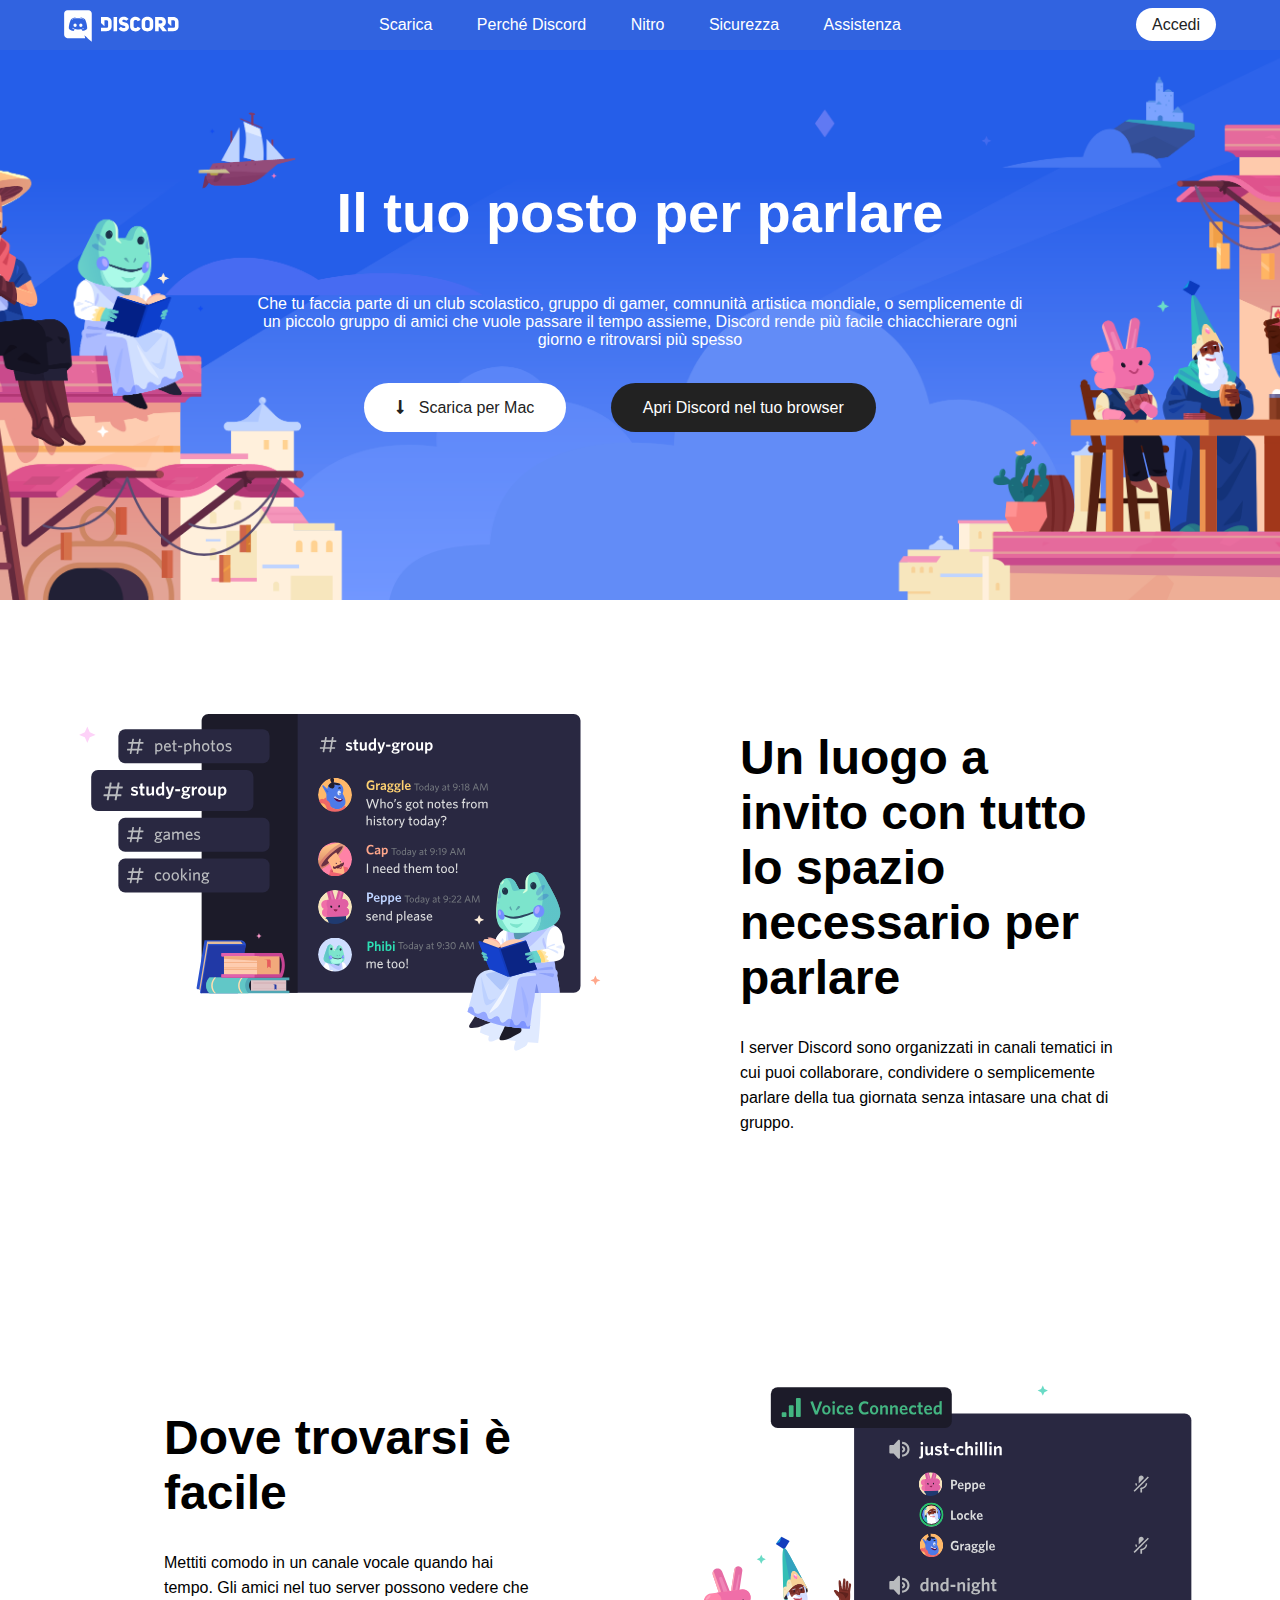
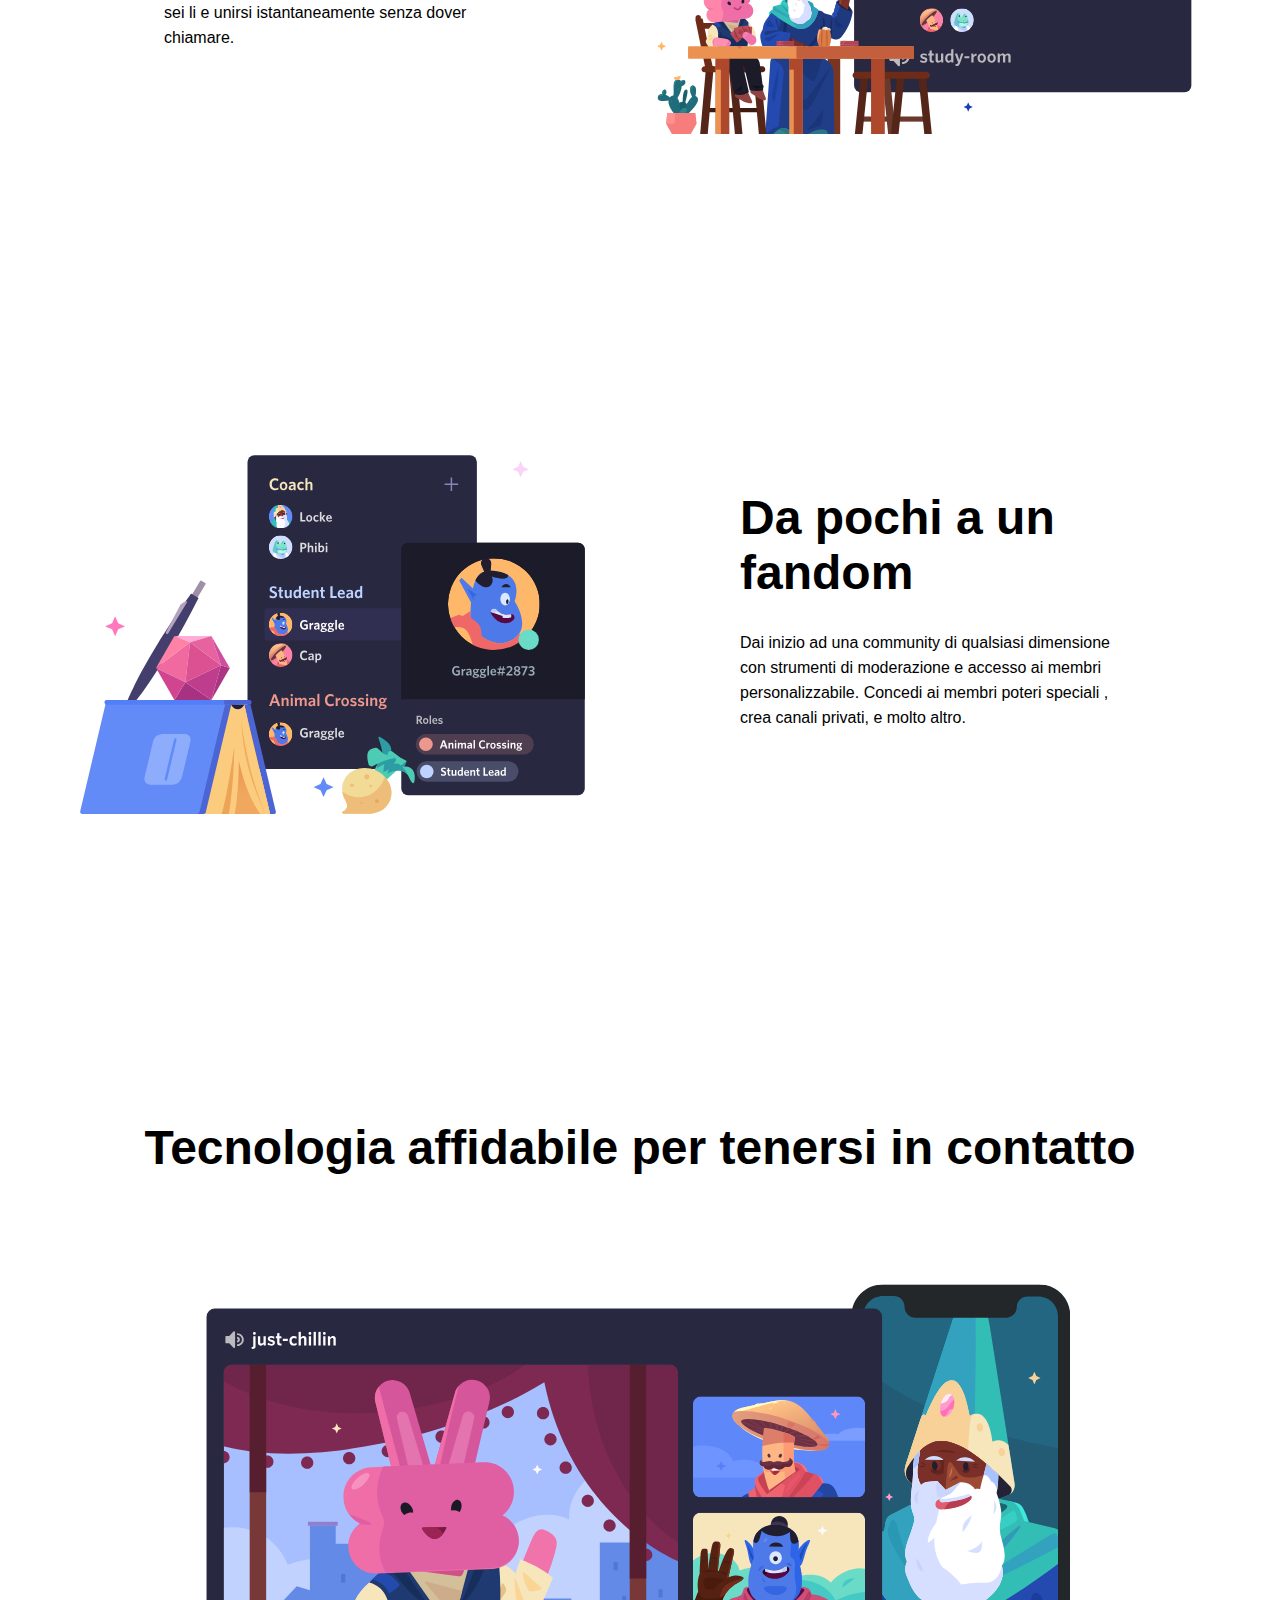
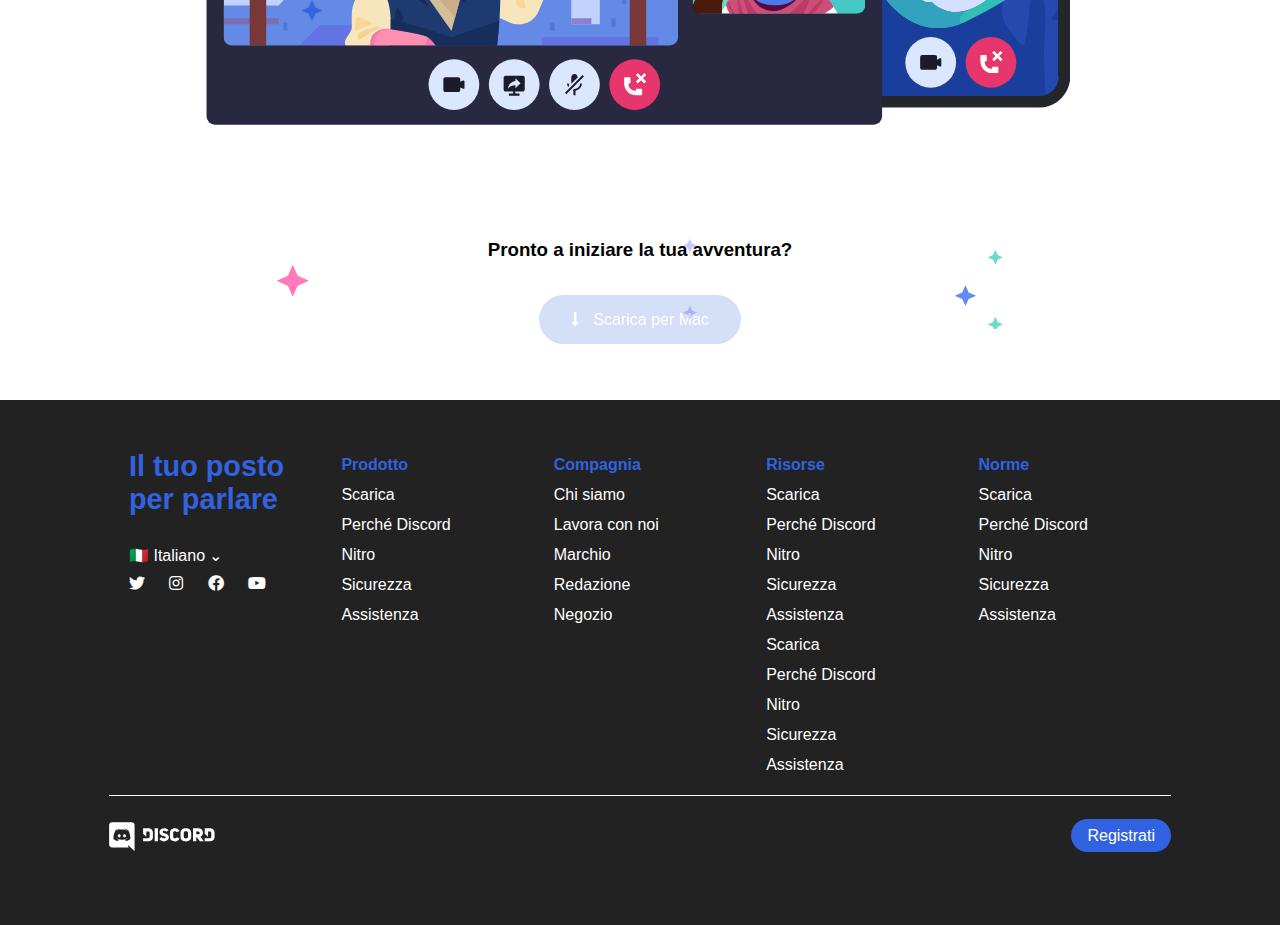
==== commit 106f9b2b: "aggiunti hover bonus" ====
--- a/index.html
+++ b/index.html
@@ -7,7 +7,7 @@
     <meta charset="UTF-8">
     <meta http-equiv="X-UA-Compatible" content="IE=edge">
     <meta name="viewport" content="width=device-width, initial-scale=1.0">
-    <title>Debug discord</title>
+    <title>htmlcss-Discord</title>
 </head>
 
 <body>
--- a/css/style.css
+++ b/css/style.css
@@ -158,13 +158,17 @@
     height: 50px;
     background-color: #3163E0 ;
     line-height: 50px;
-}
+    position: fixed;
+    top: 0;
+    width: 100%;
+    overflow: hidden;
+}
+
 #header-nav{
     width: 60%;
 }
 
 #header-nav ul{
-    overflow: hidden;
     text-align: center;
 }
 
